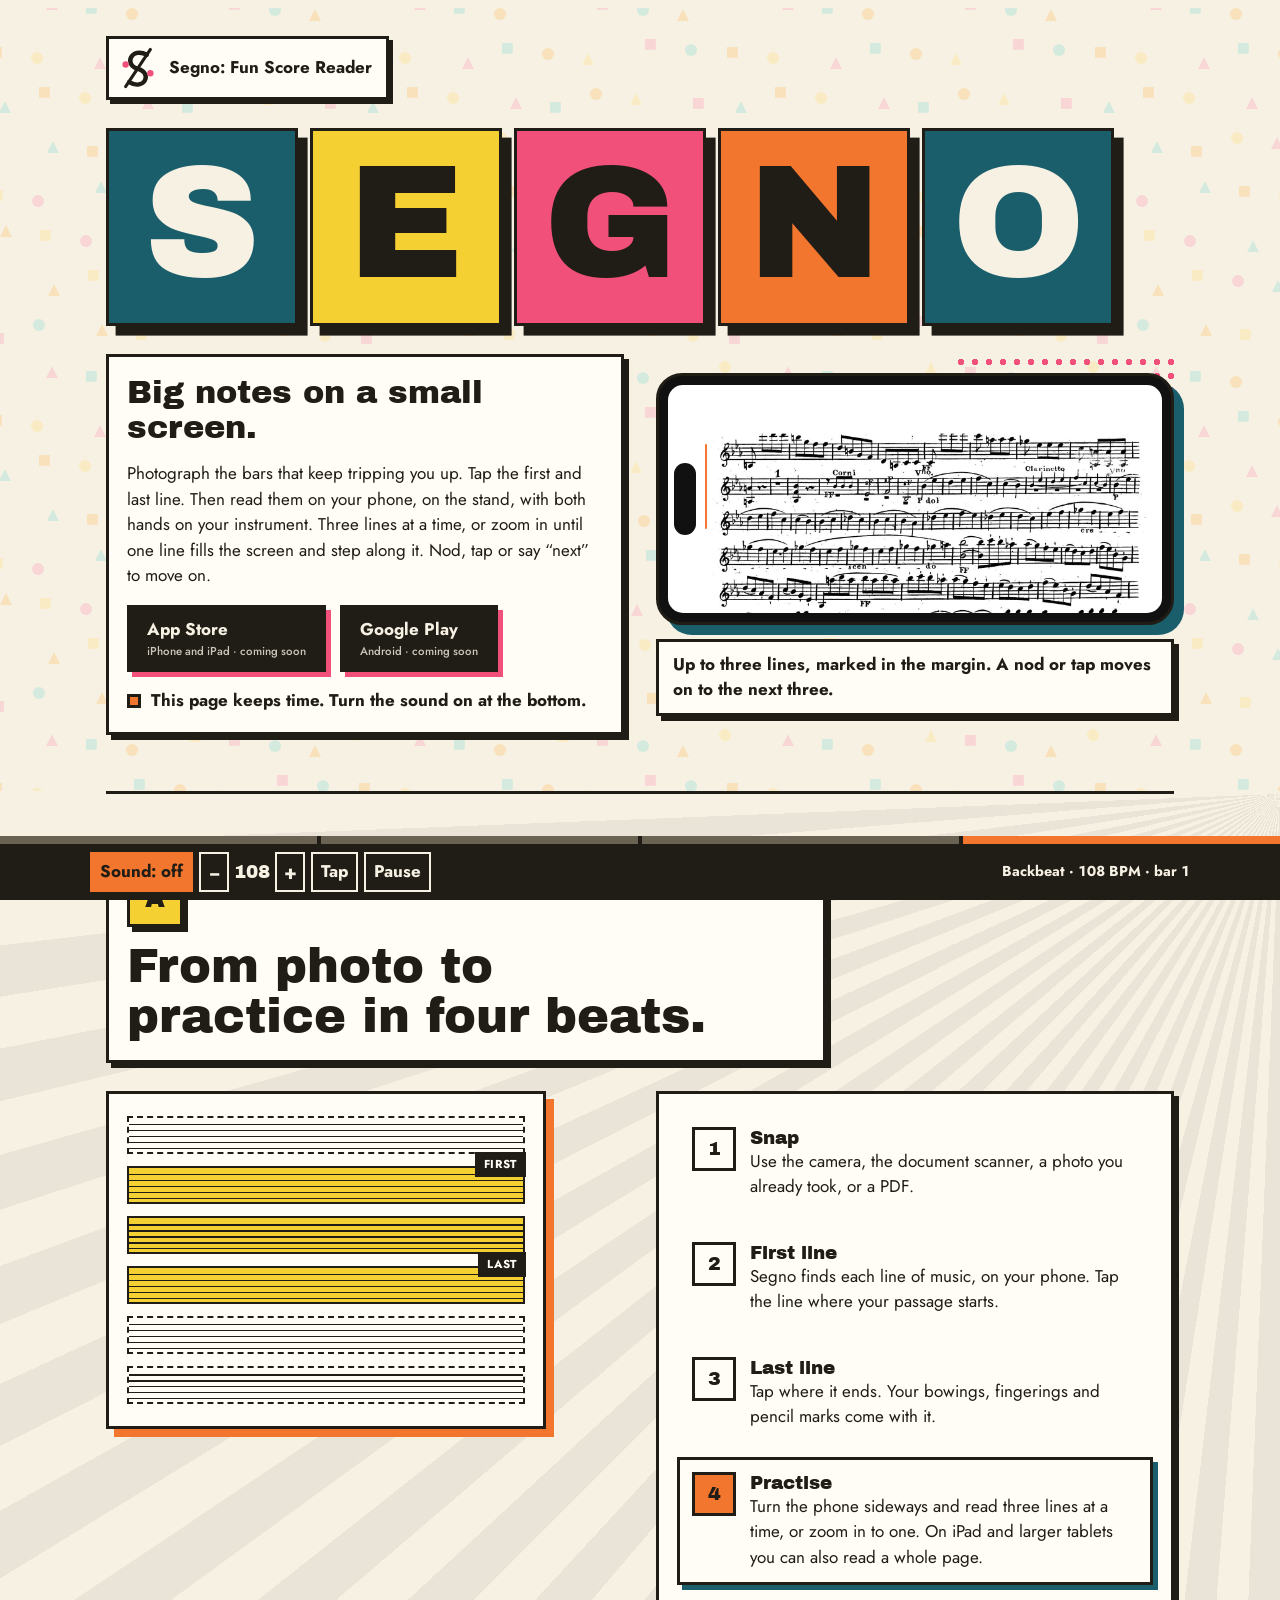
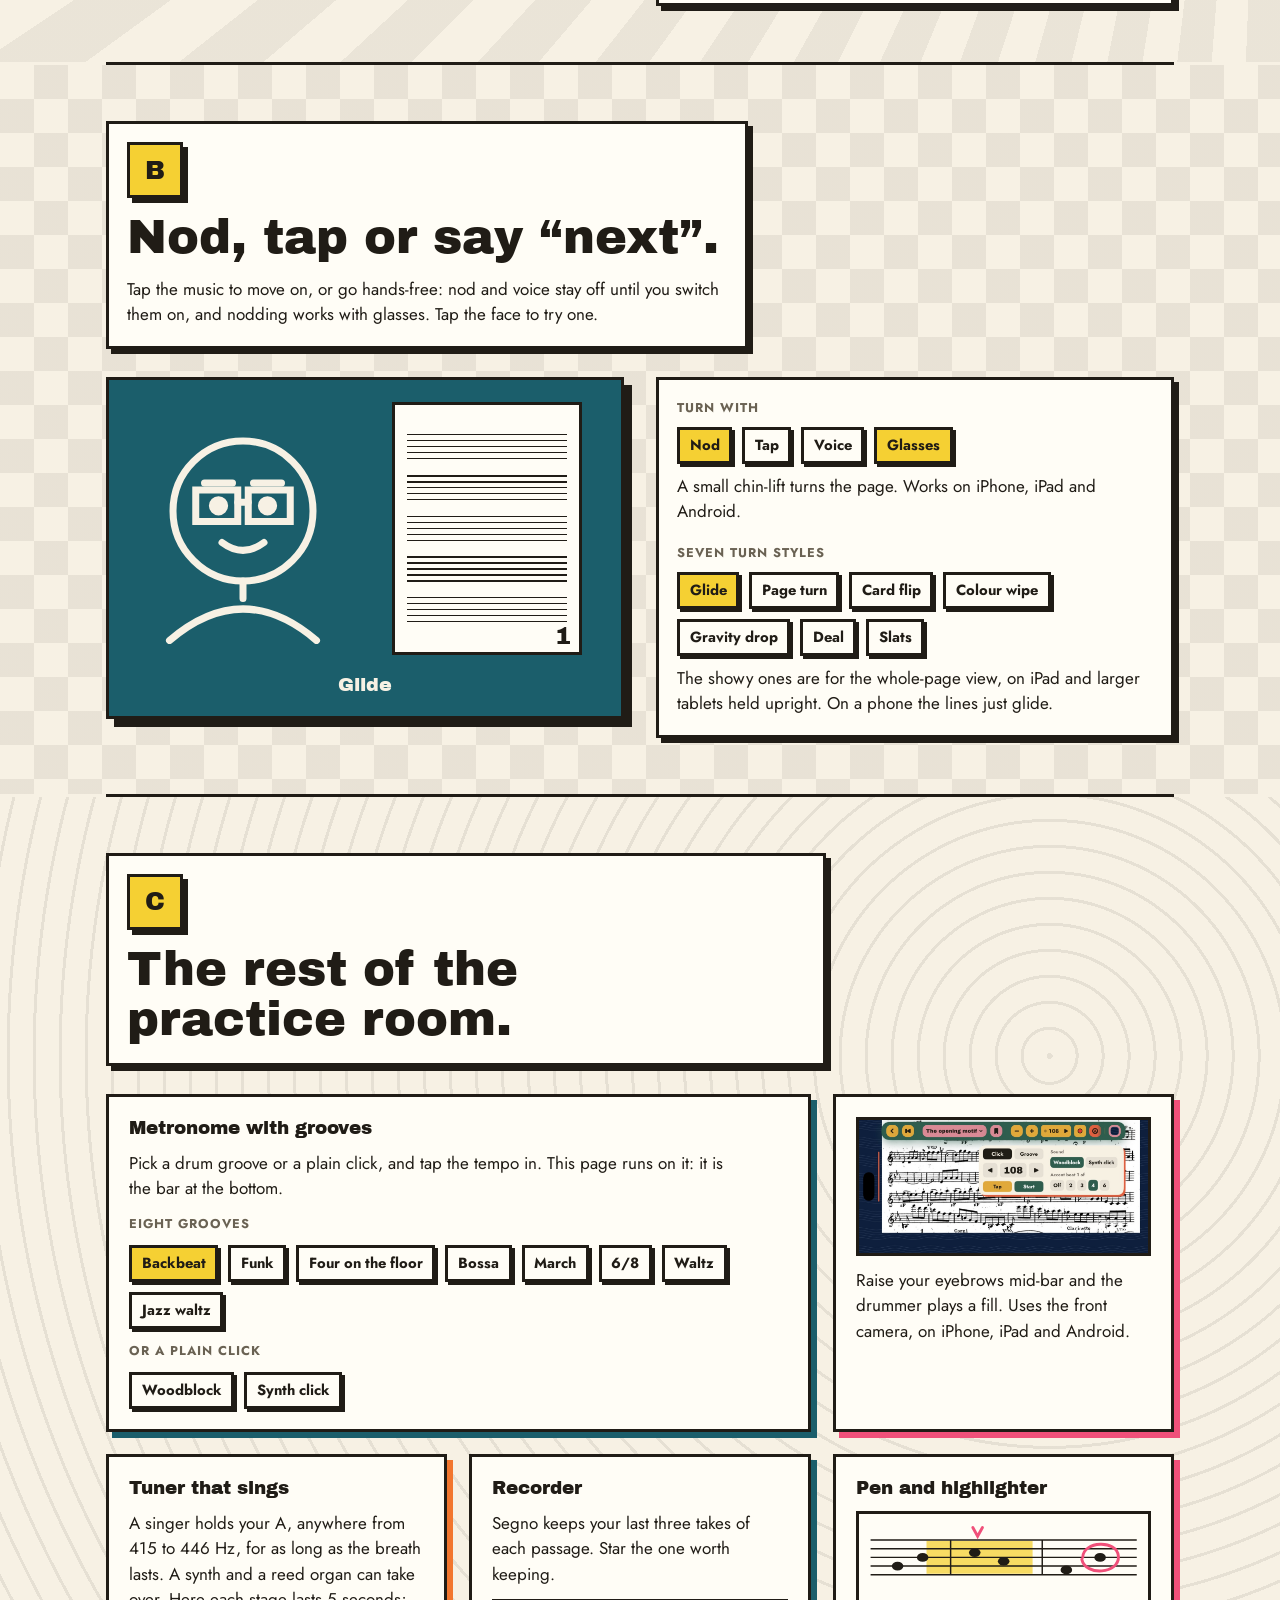
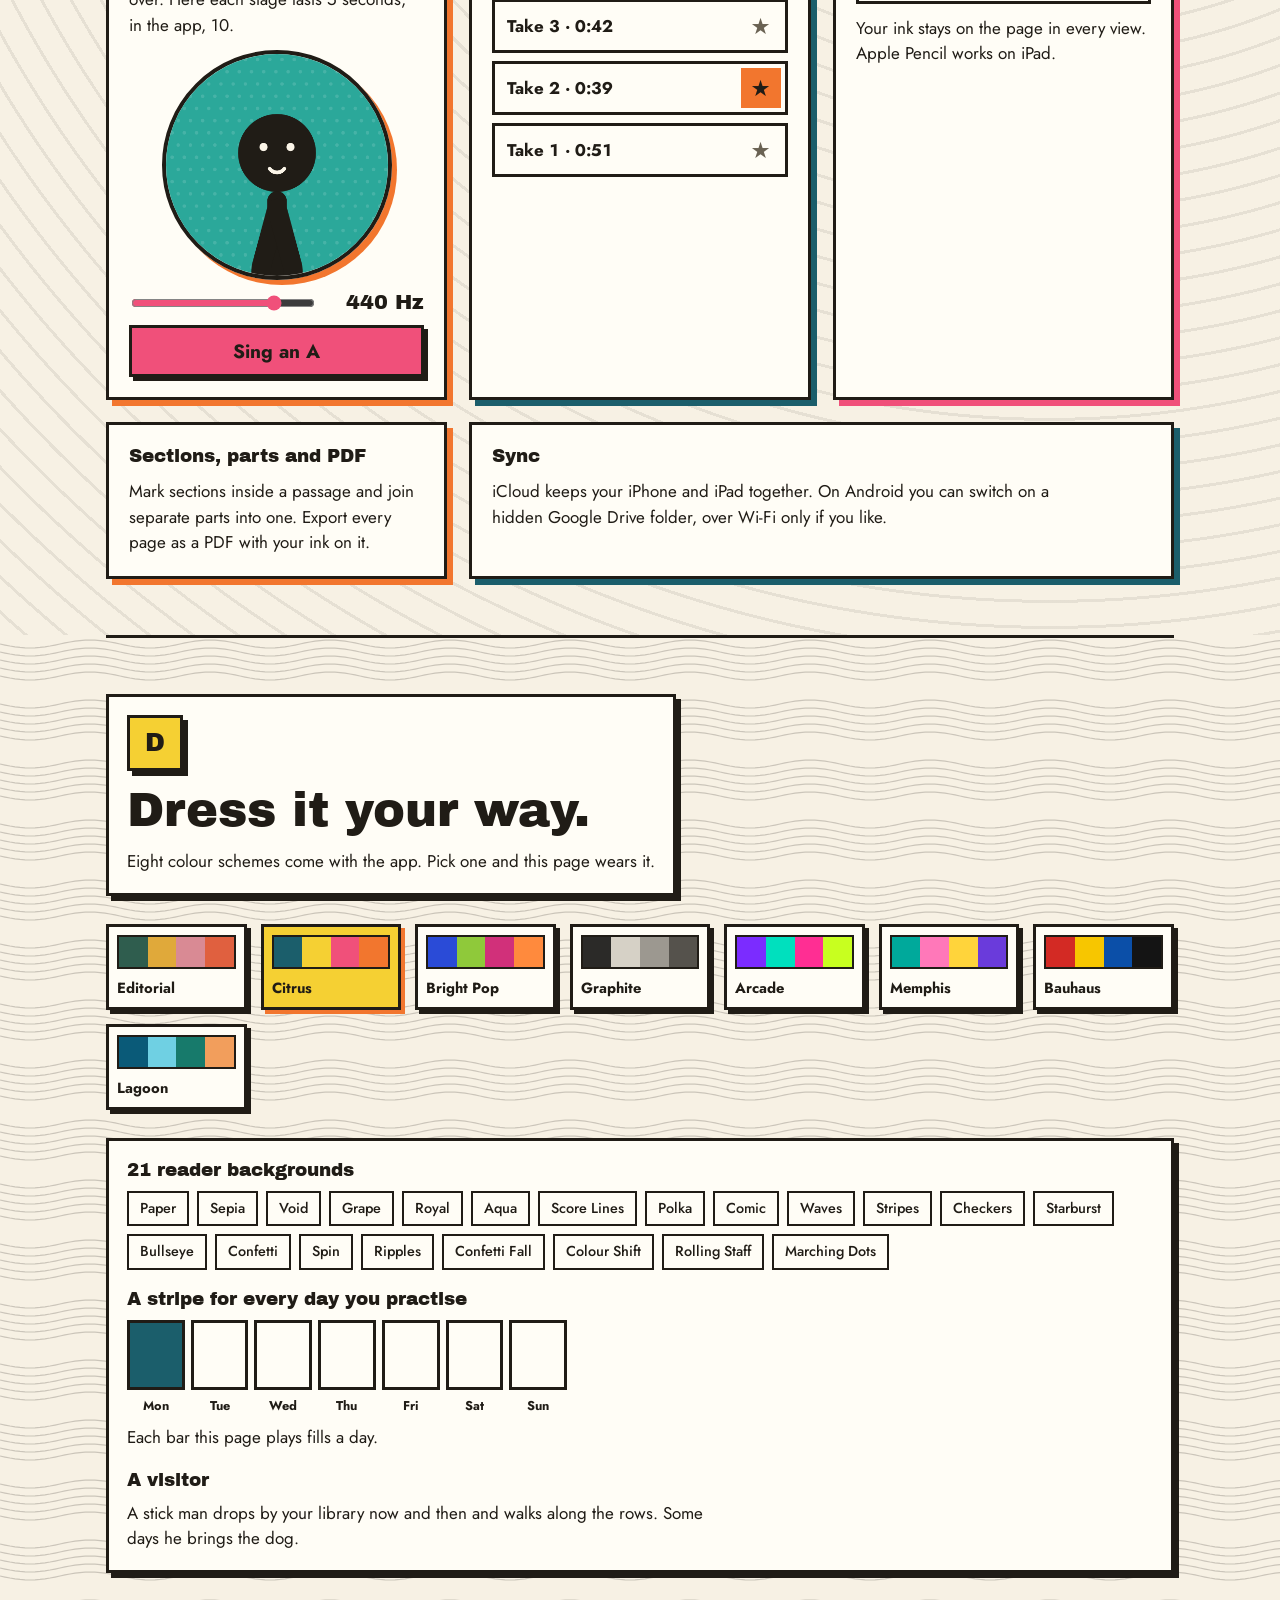
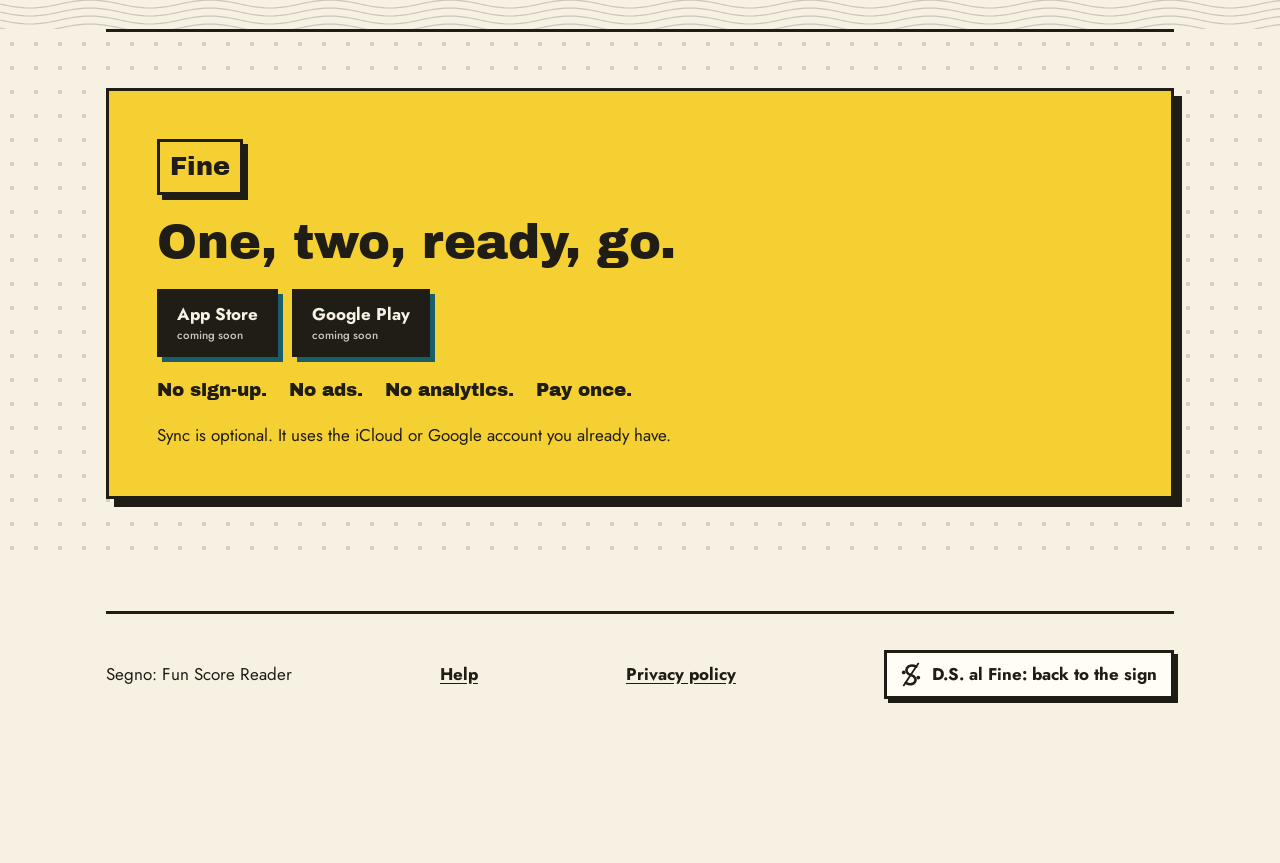
==== segno/index.html @ 870a018b "Tactus Works site: hub and app pages for Tactus, Segno and TempoStep Co-Authored-By: Claude Opus 5.5" ====
<!doctype html>
<html lang="en-GB">
<head>
<meta charset="utf-8">
<meta name="viewport" content="width=device-width, initial-scale=1, viewport-fit=cover">
<title>Segno Keeps Time</title>
<meta name="description" content="Photograph the bars that keep tripping you up. Tap the first and last line. Then read them on your phone, on the stand, with both hands on your instrument. Nod, tap or say “next” to move on.">
<link rel="canonical" href="https://tactusworks.com/segno/">
<style>
@font-face{font-family:"Archivo Black";font-weight:400;font-style:normal;font-display:swap;src:url("fonts/archivo-black.woff2") format("woff2")}
@font-face{font-family:"Jost";font-weight:400;font-style:normal;font-display:swap;src:url("fonts/jost-400.woff2") format("woff2")}
@font-face{font-family:"Jost";font-weight:500;font-style:normal;font-display:swap;src:url("fonts/jost-500.woff2") format("woff2")}
@font-face{font-family:"Jost";font-weight:700;font-style:normal;font-display:swap;src:url("fonts/jost-700.woff2") format("woff2")}
/* Layout: one score read top to bottom. Rehearsal marks A-D open each section, a metronome bar fixed at the bottom conducts every moving part. */
:root{
  --bg:#F7F1E4; --fg:#201C16; --line:#201C16; --card:#FFFDF6; --soft:#6A6253;
  --p:#1B5E6B; --s:#F5D033; --t:#F0507A; --a:#F2762E;
  --op:#F7F1E4; --os:#201C16; --ot:#201C16; --oa:#201C16;
  --pp:#FFFDF6; --pi:#201C16;
  --disp:"Archivo Black","Arial Black",Impact,sans-serif;
  --body:"Jost","Futura","Century Gothic",system-ui,sans-serif;
  --out:cubic-bezier(.23,1,.32,1); --inout:cubic-bezier(.77,0,.175,1);
  --barh:64px;
}
@media (prefers-color-scheme:dark){:root:not([data-theme="light"]){--bg:#16130F;--fg:#F7F1E4;--line:#F7F1E4;--card:#2A251D;--soft:#B5AC9A;color-scheme:dark}}
:root[data-theme="dark"]{--bg:#16130F;--fg:#F7F1E4;--line:#F7F1E4;--card:#2A251D;--soft:#B5AC9A;color-scheme:dark}
*{box-sizing:border-box}
body{background:var(--bg);color:var(--fg);font:400 1.0625rem/1.5 var(--body);padding-bottom:calc(var(--barh) + 56px)}
.wrap{max-width:1100px;margin:0 auto;padding-left:max(16px,env(safe-area-inset-left,0px));padding-right:max(16px,env(safe-area-inset-right,0px))}
h1,h2,h3,p,ul,ol{margin:0;padding:0}
ul,ol{list-style:none}
h2{font:400 clamp(1.7rem,5vw,3rem)/1.05 var(--disp);text-wrap:balance}
h3{font:400 1.15rem/1.2 var(--disp)}
p{max-width:60ch}
button{font:inherit;color:inherit;cursor:pointer}
:focus-visible{outline:3px solid var(--a);outline-offset:3px}
img{display:block}

/* blocks and buttons */
.blk{border:3px solid var(--line);background:var(--card);box-shadow:6px 6px 0 var(--line)}
.btn,.chip{border:3px solid var(--line);background:var(--card);box-shadow:4px 4px 0 var(--line);padding:.45em .8em;font-weight:700;transition:transform .1s var(--out),box-shadow .1s var(--out)}
.btn:active,.chip:active{transform:translate(3px,3px);box-shadow:1px 1px 0 var(--line)}
.chip{font-size:.92rem;padding:.3em .65em;box-shadow:3px 3px 0 var(--line)}
.chip[aria-pressed="true"]{background:var(--s);color:var(--os)}
.chips{display:flex;flex-wrap:wrap;gap:10px}
.lab{font-weight:700;font-size:.8rem;letter-spacing:.08em;text-transform:uppercase;color:var(--soft)}

/* hero */
.hero{padding-block:28px 56px;display:grid;gap:28px}
.top{display:flex;align-items:center;gap:12px;font-weight:700}
.sign{width:38px;height:46px;flex:none}
.logo{display:flex;gap:clamp(4px,1.2vw,12px);font:400 clamp(3rem,13vw,10rem)/1 var(--disp)}
.logo span{width:1.2em;padding:.08em 0 .12em;text-align:center;border:3px solid var(--line);box-shadow:.06em .06em 0 var(--line);transition:transform .16s var(--out)}
.logo span:nth-child(1),.logo span:nth-child(5){background:var(--p);color:var(--op)}
.logo span:nth-child(2){background:var(--s);color:var(--os)}
.logo span:nth-child(3){background:var(--t);color:var(--ot)}
.logo span:nth-child(4){background:var(--a);color:var(--oa)}
.logo span.hit{transform:translateY(-14%) rotate(-4deg)}
.hero-grid{display:grid;gap:32px;align-items:center}
.hero-copy{display:grid;gap:16px;min-width:0}
.sub{font:400 clamp(1.3rem,3.6vw,2rem)/1.1 var(--disp)}
.stores{display:flex;flex-wrap:wrap;gap:14px}
.store{display:inline-block;text-decoration:none;border:3px solid var(--line);background:var(--line);color:var(--bg);padding:.55em 1em;font-weight:700;box-shadow:5px 5px 0 var(--t);transition:transform .1s var(--out),box-shadow .1s var(--out)}
a.store:active{transform:translate(3px,3px);box-shadow:2px 2px 0 var(--t)}
.store small{display:block;font-weight:500;font-size:.72rem;opacity:.8}
.cue{font-weight:700;display:flex;gap:10px;align-items:center}
.cue i{width:14px;height:14px;background:var(--a);border:3px solid var(--line);flex:none}
.stand{position:relative;justify-self:center;width:min(100%,520px);display:grid;gap:14px}
.stand::before{content:"";position:absolute;right:-8px;top:-18px;width:44%;height:60%;background:radial-gradient(var(--t) 30%,transparent 33%) 0 0/14px 14px;z-index:0}
.phone{position:relative;z-index:1;border:3px solid var(--line);background:#111;padding:9px;border-radius:26px;box-shadow:10px 10px 0 var(--p)}
.phone img{width:100%;height:auto}
.scr{position:relative;overflow:hidden;border-radius:15px}
.scr::after{content:"";position:absolute;background:#111;border-radius:99px}
.land .scr::after{left:1.3%;top:34%;width:4.3%;height:32%}
.port .scr::after{top:1.3%;left:36%;width:28%;height:2.6%}
/* hero reader demo, as the app's reader: page view = up to 3 lines turned together, a bar in the
   margin beside them (PagePhotoLayout groups); close-up = one line, the rest faded toward the paper,
   moving one screen per stop and holding there, last stop flush right (Reflow.carousel) */
.rd{position:relative;aspect-ratio:1100/506;background:#fff;overflow:hidden}
.rdc{position:absolute;top:0;bottom:0;right:0;overflow:hidden}
.rdw{position:absolute;left:0;top:0;width:1400px;transform-origin:0 0;transition:transform .7s cubic-bezier(.15,.5,.5,1)}
.rd .rdw img{display:block;width:1400px;height:1130px;max-width:none}
.fd{position:absolute;left:0;width:1400px;background:rgba(255,255,255,.45);opacity:0;transition:opacity .3s,top .6s ease-in-out,height .6s ease-in-out}
.mk{position:absolute;border-radius:99px;background:#F2762E;box-shadow:0 0 0 2px #fff;transition:top .7s cubic-bezier(.15,.5,.5,1),height .7s cubic-bezier(.15,.5,.5,1),opacity .2s}
.rdcap{position:relative;z-index:1;font-weight:700;min-height:2.8em;margin:0}

/* sections */
section{padding-block:56px;border-top:3px solid var(--line);display:grid;gap:28px}
.head{display:grid;gap:14px}
.mark{display:inline-grid;place-items:center;min-width:56px;height:56px;padding:0 10px;justify-self:start;border:3px solid var(--line);background:var(--s);color:var(--os);font:400 1.6rem/1 var(--disp);box-shadow:5px 5px 0 var(--line)}
.two{display:grid;gap:32px;align-items:start}
.two>*{min-width:0}

/* A: photo to practice */
.sheet{position:relative;background:var(--pp);color:var(--pi);border:3px solid var(--line);box-shadow:8px 8px 0 var(--a);padding:22px 18px;display:grid;gap:12px;max-width:440px}
.ln{position:relative;height:38px;padding:6px 0;border:2px dashed transparent;background-color:transparent;transition:opacity .2s,background-color .15s}
.ln::before{content:"";display:block;height:25.5px;background:repeating-linear-gradient(var(--pi) 0 1.5px,transparent 1.5px 6px)}
.ln.found{border-color:var(--pi)}
.ln.sel{background-color:#F5D033;border-style:solid}
.ln.dim{opacity:.28}
.ln[data-tag]::after{content:attr(data-tag);position:absolute;right:-3px;top:-16px;background:var(--pi);color:var(--pp);font-weight:700;font-size:.72rem;padding:4px 9px;letter-spacing:.06em;text-transform:uppercase}
.flash{position:absolute;inset:0;background:#fff;opacity:0;pointer-events:none}
.steps{display:grid;gap:12px}
.steps li{display:grid;grid-template-columns:44px 1fr;gap:14px;align-items:start;padding:12px;border:3px solid transparent;transition:background-color .15s}
.steps li b{display:grid;place-items:center;width:44px;height:44px;border:3px solid var(--line);background:var(--card);font:400 1.2rem/1 var(--disp)}
.steps li.on{border-color:var(--line);background:var(--card);box-shadow:5px 5px 0 var(--p)}
.steps li.on b{background:var(--a);color:var(--oa)}

/* B: nod and turn */
.stage{display:grid;grid-template-columns:minmax(0,1fr) minmax(0,1fr);gap:20px;align-items:center;padding:22px;background:var(--p);color:var(--op);border:3px solid var(--line);box-shadow:8px 8px 0 var(--line)}
.who{position:relative;justify-self:center;width:min(100%,210px);background:none;border:0;padding:0;color:inherit}
.who svg{width:100%;height:auto;display:block}
.bubble{position:absolute;right:-6px;top:0;background:var(--s);color:var(--os);border:3px solid var(--line);padding:6px 12px;font:400 1.1rem/1.3 var(--disp);opacity:0;transform:scale(.9);transform-origin:0 100%}
.pg{position:relative;justify-self:center;width:min(100%,190px);aspect-ratio:3/4;overflow:hidden;border:3px solid var(--line);background:var(--line);perspective:700px}
.leaf{position:absolute;inset:0;background:var(--pp);color:var(--pi);padding:14px 12px;display:grid;align-content:space-evenly}
.leaf i{display:block;height:25.5px;background:repeating-linear-gradient(var(--pi) 0 1.5px,transparent 1.5px 6px)}
.leaf b{position:absolute;right:8px;bottom:4px;font:400 1.5rem/1 var(--disp)}
#cur{z-index:2}#nxt{z-index:1}
.wipe{position:absolute;inset:0;z-index:4;background:var(--a);transform:translateX(-101%)}
.slats{position:absolute;inset:0;z-index:4;display:grid;grid-template-rows:repeat(6,1fr);pointer-events:none}
.slats i{background:var(--s);transform:scaleY(0)}
.style-name{grid-column:1/-1;font:400 1.2rem/1 var(--disp);text-align:center}
.opts{display:grid;gap:18px}
.opts>div{display:grid;gap:10px}
/* App backgrounds, quiet (test: section B = the app's Checkers, 34 px cells). Full width behind
   the section, still, low contrast; the words sit on solid cards so the pattern never runs behind text. */
body{overflow-x:clip}
.bgp{position:relative;isolation:isolate}
.bgp::before{content:"";position:absolute;z-index:-1;top:0;bottom:0;left:calc(50% - 50vw);right:calc(50% - 50vw);pointer-events:none}
/* hero = Confetti (the app's seeded layout and hues, faded) */
#top.bgp::before{background:url("data:image/svg+xml,%3Csvg%20xmlns%3D%22http%3A//www.w3.org/2000/svg%22%20width%3D%22368%22%20height%3D%22368%22%3E%3Ccircle%20cx%3D%22-11%22%20cy%3D%22-9%22%20r%3D%226%22%20fill%3D%22%23FFD23F%22/%3E%3Ccircle%20cx%3D%22-11%22%20cy%3D%22359%22%20r%3D%226%22%20fill%3D%22%23FFD23F%22/%3E%3Ccircle%20cx%3D%22357%22%20cy%3D%22-9%22%20r%3D%226%22%20fill%3D%22%23FFD23F%22/%3E%3Ccircle%20cx%3D%22357%22%20cy%3D%22359%22%20r%3D%226%22%20fill%3D%22%23FFD23F%22/%3E%3Cpath%20d%3D%22M52%20-10L58%202L46%202Z%22%20fill%3D%22%23FF6B9D%22/%3E%3Cpath%20d%3D%22M52%20358L58%20370L46%20370Z%22%20fill%3D%22%23FF6B9D%22/%3E%3Crect%20x%3D%2286%22%20y%3D%22-5%22%20width%3D%2210.8%22%20height%3D%2210.8%22%20fill%3D%22%234ECDC4%22/%3E%3Crect%20x%3D%2286%22%20y%3D%22363%22%20width%3D%2210.8%22%20height%3D%2210.8%22%20fill%3D%22%234ECDC4%22/%3E%3Ccircle%20cx%3D%22132%22%20cy%3D%226%22%20r%3D%226%22%20fill%3D%22%23FF9F1C%22/%3E%3Ccircle%20cx%3D%22132%22%20cy%3D%22374%22%20r%3D%226%22%20fill%3D%22%23FF9F1C%22/%3E%3Cpath%20d%3D%22M195%20-14L201%20-2L189%20-2Z%22%20fill%3D%22%23FFD23F%22/%3E%3Cpath%20d%3D%22M195%20354L201%20366L189%20366Z%22%20fill%3D%22%23FFD23F%22/%3E%3Crect%20x%3D%22229%22%20y%3D%22-9%22%20width%3D%2210.8%22%20height%3D%2210.8%22%20fill%3D%22%23FF6B9D%22/%3E%3Crect%20x%3D%22229%22%20y%3D%22359%22%20width%3D%2210.8%22%20height%3D%2210.8%22%20fill%3D%22%23FF6B9D%22/%3E%3Ccircle%20cx%3D%22275%22%20cy%3D%222%22%20r%3D%226%22%20fill%3D%22%234ECDC4%22/%3E%3Ccircle%20cx%3D%22275%22%20cy%3D%22370%22%20r%3D%226%22%20fill%3D%22%234ECDC4%22/%3E%3Cpath%20d%3D%22M315%201L321%2013L309%2013Z%22%20fill%3D%22%23FF9F1C%22/%3E%3Cpath%20d%3D%22M315%20369L321%20381L309%20381Z%22%20fill%3D%22%23FF9F1C%22/%3E%3Crect%20x%3D%22-9%22%20y%3D%2239%22%20width%3D%2210.8%22%20height%3D%2210.8%22%20fill%3D%22%23FF9F1C%22/%3E%3Crect%20x%3D%22359%22%20y%3D%2239%22%20width%3D%2210.8%22%20height%3D%2210.8%22%20fill%3D%22%23FF9F1C%22/%3E%3Ccircle%20cx%3D%2237%22%20cy%3D%2250%22%20r%3D%226%22%20fill%3D%22%23FFD23F%22/%3E%3Cpath%20d%3D%22M100%2049L106%2061L94%2061Z%22%20fill%3D%22%23FF6B9D%22/%3E%3Crect%20x%3D%22134%22%20y%3D%2235%22%20width%3D%2210.8%22%20height%3D%2210.8%22%20fill%3D%22%234ECDC4%22/%3E%3Ccircle%20cx%3D%22180%22%20cy%3D%2246%22%20r%3D%226%22%20fill%3D%22%23FF9F1C%22/%3E%3Cpath%20d%3D%22M220%2045L226%2057L214%2057Z%22%20fill%3D%22%23FFD23F%22/%3E%3Crect%20x%3D%22277%22%20y%3D%2231%22%20width%3D%2210.8%22%20height%3D%2210.8%22%20fill%3D%22%23FF6B9D%22/%3E%3Ccircle%20cx%3D%22323%22%20cy%3D%2242%22%20r%3D%226%22%20fill%3D%22%234ECDC4%22/%3E%3Cpath%20d%3D%22M5%2093L11%20105L-1%20105Z%22%20fill%3D%22%234ECDC4%22/%3E%3Cpath%20d%3D%22M373%2093L379%20105L367%20105Z%22%20fill%3D%22%234ECDC4%22/%3E%3Crect%20x%3D%2239%22%20y%3D%2279%22%20width%3D%2210.8%22%20height%3D%2210.8%22%20fill%3D%22%23FF9F1C%22/%3E%3Ccircle%20cx%3D%2285%22%20cy%3D%2290%22%20r%3D%226%22%20fill%3D%22%23FFD23F%22/%3E%3Cpath%20d%3D%22M148%2089L154%20101L142%20101Z%22%20fill%3D%22%23FF6B9D%22/%3E%3Crect%20x%3D%22182%22%20y%3D%2294%22%20width%3D%2210.8%22%20height%3D%2210.8%22%20fill%3D%22%234ECDC4%22/%3E%3Ccircle%20cx%3D%22228%22%20cy%3D%2286%22%20r%3D%226%22%20fill%3D%22%23FF9F1C%22/%3E%3Cpath%20d%3D%22M268%2085L274%2097L262%2097Z%22%20fill%3D%22%23FFD23F%22/%3E%3Crect%20x%3D%22325%22%20y%3D%2290%22%20width%3D%2210.8%22%20height%3D%2210.8%22%20fill%3D%22%23FF6B9D%22/%3E%3Ccircle%20cx%3D%22-10%22%20cy%3D%22134%22%20r%3D%226%22%20fill%3D%22%23FF6B9D%22/%3E%3Ccircle%20cx%3D%22358%22%20cy%3D%22134%22%20r%3D%226%22%20fill%3D%22%23FF6B9D%22/%3E%3Cpath%20d%3D%22M53%20133L59%20145L47%20145Z%22%20fill%3D%22%234ECDC4%22/%3E%3Crect%20x%3D%2287%22%20y%3D%22138%22%20width%3D%2210.8%22%20height%3D%2210.8%22%20fill%3D%22%23FF9F1C%22/%3E%3Ccircle%20cx%3D%22133%22%20cy%3D%22130%22%20r%3D%226%22%20fill%3D%22%23FFD23F%22/%3E%3Cpath%20d%3D%22M173%20129L179%20141L167%20141Z%22%20fill%3D%22%23FF6B9D%22/%3E%3Crect%20x%3D%22230%22%20y%3D%22134%22%20width%3D%2210.8%22%20height%3D%2210.8%22%20fill%3D%22%234ECDC4%22/%3E%3Ccircle%20cx%3D%22276%22%20cy%3D%22145%22%20r%3D%226%22%20fill%3D%22%23FF9F1C%22/%3E%3Cpath%20d%3D%22M316%20125L322%20137L310%20137Z%22%20fill%3D%22%23FFD23F%22/%3E%3Crect%20x%3D%22-8%22%20y%3D%22182%22%20width%3D%2210.8%22%20height%3D%2210.8%22%20fill%3D%22%23FFD23F%22/%3E%3Crect%20x%3D%22360%22%20y%3D%22182%22%20width%3D%2210.8%22%20height%3D%2210.8%22%20fill%3D%22%23FFD23F%22/%3E%3Ccircle%20cx%3D%2238%22%20cy%3D%22193%22%20r%3D%226%22%20fill%3D%22%23FF6B9D%22/%3E%3Cpath%20d%3D%22M101%20173L107%20185L95%20185Z%22%20fill%3D%22%234ECDC4%22/%3E%3Crect%20x%3D%22135%22%20y%3D%22178%22%20width%3D%2210.8%22%20height%3D%2210.8%22%20fill%3D%22%23FF9F1C%22/%3E%3Ccircle%20cx%3D%22181%22%20cy%3D%22189%22%20r%3D%226%22%20fill%3D%22%23FFD23F%22/%3E%3Cpath%20d%3D%22M221%20169L227%20181L215%20181Z%22%20fill%3D%22%23FF6B9D%22/%3E%3Crect%20x%3D%22278%22%20y%3D%22174%22%20width%3D%2210.8%22%20height%3D%2210.8%22%20fill%3D%22%234ECDC4%22/%3E%3Ccircle%20cx%3D%22324%22%20cy%3D%22185%22%20r%3D%226%22%20fill%3D%22%23FF9F1C%22/%3E%3Cpath%20d%3D%22M6%20217L12%20229L0%20229Z%22%20fill%3D%22%23FF9F1C%22/%3E%3Cpath%20d%3D%22M374%20217L380%20229L368%20229Z%22%20fill%3D%22%23FF9F1C%22/%3E%3Crect%20x%3D%2240%22%20y%3D%22222%22%20width%3D%2210.8%22%20height%3D%2210.8%22%20fill%3D%22%23FFD23F%22/%3E%3Ccircle%20cx%3D%2286%22%20cy%3D%22233%22%20r%3D%226%22%20fill%3D%22%23FF6B9D%22/%3E%3Cpath%20d%3D%22M149%20232L155%20244L143%20244Z%22%20fill%3D%22%234ECDC4%22/%3E%3Crect%20x%3D%22183%22%20y%3D%22218%22%20width%3D%2210.8%22%20height%3D%2210.8%22%20fill%3D%22%23FF9F1C%22/%3E%3Ccircle%20cx%3D%22229%22%20cy%3D%22229%22%20r%3D%226%22%20fill%3D%22%23FFD23F%22/%3E%3Cpath%20d%3D%22M269%20228L275%20240L263%20240Z%22%20fill%3D%22%23FF6B9D%22/%3E%3Crect%20x%3D%22326%22%20y%3D%22233%22%20width%3D%2210.8%22%20height%3D%2210.8%22%20fill%3D%22%234ECDC4%22/%3E%3Ccircle%20cx%3D%22-9%22%20cy%3D%22277%22%20r%3D%226%22%20fill%3D%22%234ECDC4%22/%3E%3Ccircle%20cx%3D%22359%22%20cy%3D%22277%22%20r%3D%226%22%20fill%3D%22%234ECDC4%22/%3E%3Cpath%20d%3D%22M54%20276L60%20288L48%20288Z%22%20fill%3D%22%23FF9F1C%22/%3E%3Crect%20x%3D%2288%22%20y%3D%22262%22%20width%3D%2210.8%22%20height%3D%2210.8%22%20fill%3D%22%23FFD23F%22/%3E%3Ccircle%20cx%3D%22134%22%20cy%3D%22273%22%20r%3D%226%22%20fill%3D%22%23FF6B9D%22/%3E%3Cpath%20d%3D%22M174%20272L180%20284L168%20284Z%22%20fill%3D%22%234ECDC4%22/%3E%3Crect%20x%3D%22231%22%20y%3D%22277%22%20width%3D%2210.8%22%20height%3D%2210.8%22%20fill%3D%22%23FF9F1C%22/%3E%3Ccircle%20cx%3D%22277%22%20cy%3D%22269%22%20r%3D%226%22%20fill%3D%22%23FFD23F%22/%3E%3Cpath%20d%3D%22M317%20268L323%20280L311%20280Z%22%20fill%3D%22%23FF6B9D%22/%3E%3Crect%20x%3D%22-7%22%20y%3D%22325%22%20width%3D%2210.8%22%20height%3D%2210.8%22%20fill%3D%22%23FF6B9D%22/%3E%3Crect%20x%3D%22361%22%20y%3D%22325%22%20width%3D%2210.8%22%20height%3D%2210.8%22%20fill%3D%22%23FF6B9D%22/%3E%3Ccircle%20cx%3D%2239%22%20cy%3D%22317%22%20r%3D%226%22%20fill%3D%22%234ECDC4%22/%3E%3Cpath%20d%3D%22M102%20316L108%20328L96%20328Z%22%20fill%3D%22%23FF9F1C%22/%3E%3Crect%20x%3D%22136%22%20y%3D%22321%22%20width%3D%2210.8%22%20height%3D%2210.8%22%20fill%3D%22%23FFD23F%22/%3E%3Ccircle%20cx%3D%22182%22%20cy%3D%22313%22%20r%3D%226%22%20fill%3D%22%23FF6B9D%22/%3E%3Cpath%20d%3D%22M222%20312L228%20324L216%20324Z%22%20fill%3D%22%234ECDC4%22/%3E%3Crect%20x%3D%22279%22%20y%3D%22317%22%20width%3D%2210.8%22%20height%3D%2210.8%22%20fill%3D%22%23FF9F1C%22/%3E%3Ccircle%20cx%3D%22325%22%20cy%3D%22328%22%20r%3D%226%22%20fill%3D%22%23FFD23F%22/%3E%3C/svg%3E") 0 0/368px 368px;opacity:.2}
/* A = Starburst: 20 rays from the top-right corner */
#a.bgp::before{background:repeating-conic-gradient(from 180deg at 100% 0,color-mix(in srgb,var(--fg) 6%,transparent) 0 2.25deg,transparent 0 4.5deg)}
/* B = Checkers: 34 px cells */
#b.bgp::before{background:repeating-conic-gradient(color-mix(in srgb,var(--fg) 7%,transparent) 0 25%,transparent 0 50%) 0 0/68px 68px}
/* C = Bullseye: 3 px rings every 26 px, centred high on the right */
#c.bgp::before{background:repeating-radial-gradient(circle at 82% 18%,color-mix(in srgb,var(--fg) 8%,transparent) 0 3px,transparent 3px 26px)}
/* D = Rolling Staff, held still: five wavy lines, a group every 60 px */
#d.bgp::before{background:color-mix(in srgb,var(--fg) 20%,transparent);-webkit-mask:url("data:image/svg+xml,%3Csvg%20xmlns%3D%22http%3A//www.w3.org/2000/svg%22%20width%3D%22120%22%20height%3D%2260%22%3E%3Cpolyline%20points%3D%220%2C6.00%205%2C7.04%2010%2C8.00%2015%2C8.83%2020%2C9.46%2025%2C9.86%2030%2C10.00%2035%2C9.86%2040%2C9.46%2045%2C8.83%2050%2C8.00%2055%2C7.04%2060%2C6.00%2065%2C4.96%2070%2C4.00%2075%2C3.17%2080%2C2.54%2085%2C2.14%2090%2C2.00%2095%2C2.14%20100%2C2.54%20105%2C3.17%20110%2C4.00%20115%2C4.96%20120%2C6.00%22%20fill%3D%22none%22%20stroke%3D%22%23000%22%20stroke-width%3D%221.2%22/%3E%3Cpolyline%20points%3D%220%2C14.00%205%2C15.04%2010%2C16.00%2015%2C16.83%2020%2C17.46%2025%2C17.86%2030%2C18.00%2035%2C17.86%2040%2C17.46%2045%2C16.83%2050%2C16.00%2055%2C15.04%2060%2C14.00%2065%2C12.96%2070%2C12.00%2075%2C11.17%2080%2C10.54%2085%2C10.14%2090%2C10.00%2095%2C10.14%20100%2C10.54%20105%2C11.17%20110%2C12.00%20115%2C12.96%20120%2C14.00%22%20fill%3D%22none%22%20stroke%3D%22%23000%22%20stroke-width%3D%221.2%22/%3E%3Cpolyline%20points%3D%220%2C22.00%205%2C23.04%2010%2C24.00%2015%2C24.83%2020%2C25.46%2025%2C25.86%2030%2C26.00%2035%2C25.86%2040%2C25.46%2045%2C24.83%2050%2C24.00%2055%2C23.04%2060%2C22.00%2065%2C20.96%2070%2C20.00%2075%2C19.17%2080%2C18.54%2085%2C18.14%2090%2C18.00%2095%2C18.14%20100%2C18.54%20105%2C19.17%20110%2C20.00%20115%2C20.96%20120%2C22.00%22%20fill%3D%22none%22%20stroke%3D%22%23000%22%20stroke-width%3D%221.2%22/%3E%3Cpolyline%20points%3D%220%2C30.00%205%2C31.04%2010%2C32.00%2015%2C32.83%2020%2C33.46%2025%2C33.86%2030%2C34.00%2035%2C33.86%2040%2C33.46%2045%2C32.83%2050%2C32.00%2055%2C31.04%2060%2C30.00%2065%2C28.96%2070%2C28.00%2075%2C27.17%2080%2C26.54%2085%2C26.14%2090%2C26.00%2095%2C26.14%20100%2C26.54%20105%2C27.17%20110%2C28.00%20115%2C28.96%20120%2C30.00%22%20fill%3D%22none%22%20stroke%3D%22%23000%22%20stroke-width%3D%221.2%22/%3E%3Cpolyline%20points%3D%220%2C38.00%205%2C39.04%2010%2C40.00%2015%2C40.83%2020%2C41.46%2025%2C41.86%2030%2C42.00%2035%2C41.86%2040%2C41.46%2045%2C40.83%2050%2C40.00%2055%2C39.04%2060%2C38.00%2065%2C36.96%2070%2C36.00%2075%2C35.17%2080%2C34.54%2085%2C34.14%2090%2C34.00%2095%2C34.14%20100%2C34.54%20105%2C35.17%20110%2C36.00%20115%2C36.96%20120%2C38.00%22%20fill%3D%22none%22%20stroke%3D%22%23000%22%20stroke-width%3D%221.2%22/%3E%3C/svg%3E") 0 0/120px 60px;mask:url("data:image/svg+xml,%3Csvg%20xmlns%3D%22http%3A//www.w3.org/2000/svg%22%20width%3D%22120%22%20height%3D%2260%22%3E%3Cpolyline%20points%3D%220%2C6.00%205%2C7.04%2010%2C8.00%2015%2C8.83%2020%2C9.46%2025%2C9.86%2030%2C10.00%2035%2C9.86%2040%2C9.46%2045%2C8.83%2050%2C8.00%2055%2C7.04%2060%2C6.00%2065%2C4.96%2070%2C4.00%2075%2C3.17%2080%2C2.54%2085%2C2.14%2090%2C2.00%2095%2C2.14%20100%2C2.54%20105%2C3.17%20110%2C4.00%20115%2C4.96%20120%2C6.00%22%20fill%3D%22none%22%20stroke%3D%22%23000%22%20stroke-width%3D%221.2%22/%3E%3Cpolyline%20points%3D%220%2C14.00%205%2C15.04%2010%2C16.00%2015%2C16.83%2020%2C17.46%2025%2C17.86%2030%2C18.00%2035%2C17.86%2040%2C17.46%2045%2C16.83%2050%2C16.00%2055%2C15.04%2060%2C14.00%2065%2C12.96%2070%2C12.00%2075%2C11.17%2080%2C10.54%2085%2C10.14%2090%2C10.00%2095%2C10.14%20100%2C10.54%20105%2C11.17%20110%2C12.00%20115%2C12.96%20120%2C14.00%22%20fill%3D%22none%22%20stroke%3D%22%23000%22%20stroke-width%3D%221.2%22/%3E%3Cpolyline%20points%3D%220%2C22.00%205%2C23.04%2010%2C24.00%2015%2C24.83%2020%2C25.46%2025%2C25.86%2030%2C26.00%2035%2C25.86%2040%2C25.46%2045%2C24.83%2050%2C24.00%2055%2C23.04%2060%2C22.00%2065%2C20.96%2070%2C20.00%2075%2C19.17%2080%2C18.54%2085%2C18.14%2090%2C18.00%2095%2C18.14%20100%2C18.54%20105%2C19.17%20110%2C20.00%20115%2C20.96%20120%2C22.00%22%20fill%3D%22none%22%20stroke%3D%22%23000%22%20stroke-width%3D%221.2%22/%3E%3Cpolyline%20points%3D%220%2C30.00%205%2C31.04%2010%2C32.00%2015%2C32.83%2020%2C33.46%2025%2C33.86%2030%2C34.00%2035%2C33.86%2040%2C33.46%2045%2C32.83%2050%2C32.00%2055%2C31.04%2060%2C30.00%2065%2C28.96%2070%2C28.00%2075%2C27.17%2080%2C26.54%2085%2C26.14%2090%2C26.00%2095%2C26.14%20100%2C26.54%20105%2C27.17%20110%2C28.00%20115%2C28.96%20120%2C30.00%22%20fill%3D%22none%22%20stroke%3D%22%23000%22%20stroke-width%3D%221.2%22/%3E%3Cpolyline%20points%3D%220%2C38.00%205%2C39.04%2010%2C40.00%2015%2C40.83%2020%2C41.46%2025%2C41.86%2030%2C42.00%2035%2C41.86%2040%2C41.46%2045%2C40.83%2050%2C40.00%2055%2C39.04%2060%2C38.00%2065%2C36.96%2070%2C36.00%2075%2C35.17%2080%2C34.54%2085%2C34.14%2090%2C34.00%2095%2C34.14%20100%2C34.54%20105%2C35.17%20110%2C36.00%20115%2C36.96%20120%2C38.00%22%20fill%3D%22none%22%20stroke%3D%22%23000%22%20stroke-width%3D%221.2%22/%3E%3C/svg%3E") 0 0/120px 60px}
/* Fine = Polka: 4 px dots every 24 px */
#fine.bgp::before{background:radial-gradient(circle,color-mix(in srgb,var(--fg) 16%,transparent) 2px,transparent 2.5px) 0 0/24px 24px}
.hero .top{justify-self:start;background:var(--card);border:3px solid var(--line);box-shadow:4px 4px 0 var(--line);padding:6px 14px 6px 10px}
.rdcap.panel{padding:10px 14px}
.panel{background:var(--card);border:3px solid var(--line);box-shadow:5px 5px 0 var(--line);padding:18px}
.head.panel{justify-self:start;max-width:720px}
.note{min-height:3em}

/* C: tools */
.grid{display:grid;gap:22px;grid-template-columns:repeat(auto-fit,minmax(min(100%,300px),1fr))}
.tool{padding:20px;display:grid;gap:12px;align-content:start;min-width:0}
.tool:nth-child(3n+1){box-shadow:6px 6px 0 var(--p)}
.tool:nth-child(3n+2){box-shadow:6px 6px 0 var(--t)}
.tool:nth-child(3n){box-shadow:6px 6px 0 var(--a)}
.tool img{width:100%;height:auto;border:3px solid var(--line)}
.hz{display:flex;align-items:center;gap:12px}
.hz input{flex:1;min-width:0;accent-color:var(--t)}
.hz output{font:400 1.3rem/1 var(--disp);font-variant-numeric:tabular-nums;min-width:4.6em;text-align:right}
#sing{background:var(--t);color:var(--ot);font-size:1.2rem}
.singer{display:block;width:min(100%,230px);aspect-ratio:1;justify-self:center;border-radius:50%;border:4px solid #201C16;box-shadow:5px 5px 0 var(--a);cursor:pointer}
@keyframes sway{from{transform:rotate(-3deg)}to{transform:rotate(3deg)}}
@keyframes shake{from{transform:translateX(-1.5px)}to{transform:translateX(1.5px)}}
@keyframes note{from{transform:translate(132px,86px);opacity:0}15%{opacity:1}80%{opacity:1}to{transform:translate(186px,16px);opacity:0}}
@keyframes drip{from{transform:translateY(0)}to{transform:translateY(40px);opacity:0}}
.takes{display:grid;gap:8px}
.takes li{display:flex;align-items:center;gap:10px;border:3px solid var(--line);padding:4px 4px 4px 12px;font-weight:700;font-variant-numeric:tabular-nums}
.takes span{flex:1}
.takes button{width:40px;height:40px;border:0;background:none;font-size:1.4rem;line-height:1;color:var(--soft)}
.takes button[aria-pressed="true"]{background:var(--a);color:var(--oa)}
.ink{background:var(--pp);border:3px solid var(--line);display:block;width:100%;height:auto}

/* D: make it yours */
.pals{display:grid;gap:14px;grid-template-columns:repeat(auto-fill,minmax(132px,1fr))}
.pal{display:grid;gap:8px;padding:8px;text-align:left;font-weight:700;font-size:.92rem;border:3px solid var(--line);background:var(--card);box-shadow:4px 4px 0 var(--line);transition:transform .1s var(--out),box-shadow .1s var(--out)}
.pal:active{transform:translate(3px,3px);box-shadow:1px 1px 0 var(--line)}
.pal[aria-pressed="true"]{box-shadow:4px 4px 0 var(--a);background:var(--s);color:var(--os)}
.pal i{display:grid;grid-template-columns:repeat(4,1fr);height:34px;border:2px solid var(--line)}
.pal i u{display:block}
.bgs{display:flex;flex-wrap:wrap;gap:8px;font-size:.9rem;font-weight:500}
.bgs li{border:2px solid var(--line);padding:5px 11px}
.week{display:grid;grid-template-columns:repeat(7,1fr);gap:6px;max-width:440px}
.week li{display:grid;gap:6px;text-align:center;font-weight:700;font-size:.8rem}
.week li::before{content:"";height:64px;border:3px solid var(--line);background:var(--card);transition:background-color .15s}
.week li.on:nth-child(4n+1)::before{background:var(--p)}
.week li.on:nth-child(4n+2)::before{background:var(--s)}
.week li.on:nth-child(4n+3)::before{background:var(--t)}
.week li.on:nth-child(4n)::before{background:var(--a)}

/* Fine */
.fine{background:var(--s);color:var(--os);border:3px solid var(--line);box-shadow:8px 8px 0 var(--line);padding:clamp(22px,5vw,48px);display:grid;gap:22px}
.fine .store{box-shadow:5px 5px 0 var(--p);background:#201C16;color:#F7F1E4;border-color:#201C16}
.facts{display:flex;flex-wrap:wrap;gap:8px 22px;font:400 1.15rem/1.2 var(--disp)}
.legal{color:inherit;font-weight:700;text-decoration:underline;text-underline-offset:3px}.legal small{font-weight:500;opacity:.7;margin-left:4px}
footer{padding-block:36px;display:flex;flex-wrap:wrap;gap:16px;align-items:center;justify-content:space-between;border-top:3px solid var(--line);margin-top:56px}
.ds{display:inline-flex;align-items:center;gap:10px;background:var(--card)}
.ds svg{width:22px;height:27px}

/* transport bar */
.bar{position:fixed;left:0;right:0;bottom:0;z-index:20;background:var(--line);color:var(--bg);padding:0 max(16px,env(safe-area-inset-right,0px)) env(safe-area-inset-bottom,0px) max(16px,env(safe-area-inset-left,0px))}
.beats{display:flex;gap:4px;height:8px;margin:0 calc(-1 * max(16px,env(safe-area-inset-left,0px)))}
.beats i{flex:1;background:var(--soft)}
.beats i.on{background:var(--a)}
.beats i.on:first-child{background:var(--t)}
.ctl{max-width:1100px;margin:0 auto;height:calc(var(--barh) - 8px);display:flex;align-items:center;gap:6px}
.ctl button{height:40px;border:2px solid var(--bg);background:transparent;color:var(--bg);font-weight:700;padding:0 8px;white-space:nowrap;transition:transform .1s var(--out)}
.ctl button:active{transform:scale(.95)}
#go{background:var(--a);color:var(--oa);border-color:var(--a);min-width:98px}
.bpm{display:flex;align-items:center}
.bpm button{width:30px;padding:0;font-size:1.2rem}
.bpm output{width:46px;text-align:center;font:400 1.15rem/1 var(--disp);font-variant-numeric:tabular-nums}
#pause{min-width:62px}
@media (max-width:359px){#tap{display:none}}
.info{margin-left:auto;font-weight:700;font-size:.9rem;display:none;font-variant-numeric:tabular-nums}

@media (min-width:640px){.info{display:block}}
@media (min-width:860px){
  .hero-grid{grid-template-columns:1fr 1fr}
  .two{grid-template-columns:1fr 1fr}
  .wide{grid-column:span 2}
}
@media (hover:hover) and (pointer:fine){
  .btn:hover,.chip:hover,.pal:hover{transform:translate(-1px,-1px)}
  .btn:active,.chip:active,.pal:active{transform:translate(3px,3px)}
}
@media (prefers-reduced-motion:reduce){
  .logo span,.btn,.chip,.pal,.store,.rdw,.fd,.mk{transition:none}
  .logo span.hit{transform:none;outline:4px solid var(--fg)}
}
</style>
</head>
<body>

<div class="wrap">
<header class="hero bgp" id="top">
  <div class="top">
    <svg class="sign" viewBox="0 0 42 52" aria-hidden="true"><path d="M31 11C14 2 4 22 21 27s7 25-10 15" fill="none" stroke="var(--fg)" stroke-width="5" stroke-linecap="round"/><path d="M35 5 7 47" stroke="var(--fg)" stroke-width="3.5" stroke-linecap="round"/><circle cx="7" cy="22" r="3.6" fill="var(--t)"/><circle cx="35" cy="32" r="3.6" fill="var(--t)"/></svg>
    <span>Segno: Fun Score Reader</span>
  </div>
  <h1 class="logo" aria-label="Segno"><span>S</span><span>E</span><span>G</span><span>N</span><span>O</span></h1>
  <div class="hero-grid">
    <div class="hero-copy panel">
      <p class="sub">Big notes on a small screen.</p>
      <p>Photograph the bars that keep tripping you up. Tap the first and last line. Then read them on your phone, on the stand, with both hands on your instrument. Three lines at a time, or zoom in until one line fills the screen and step along it. Nod, tap or say “next” to move on.</p>
      <div class="stores">
        <span class="store">App Store<small>iPhone and iPad · coming soon</small></span>
        <span class="store">Google Play<small>Android · coming soon</small></span>
      </div>
      <p class="cue"><i></i>This page keeps time. Turn the sound on at the bottom.</p>
    </div>
    <div class="stand">
      <div class="phone land"><div class="scr"><div class="rd" role="img" aria-label="Segno's reader on a phone turned sideways: three lines of a violin part, marked in the margin, move up three at a time; then the view zooms in to one line and moves along it one screen at a time.">
        <div class="rdc" id="rdc"><div class="rdw" id="rdw"><img src="img/lines.jpg" width="1400" height="1130" alt=""><i class="fd" id="fdT"></i><i class="fd" id="fdB"></i></div></div><i class="mk" id="mk"></i></div></div></div>
      <p class="rdcap panel" id="rdcap">Up to three lines, marked in the margin. A nod or tap moves on to the next three.</p>
    </div>
  </div>
</header>

<section id="a" class="bgp">
  <div class="head panel"><div class="mark tick">A</div><h2>From photo to practice in four beats.</h2></div>
  <div class="two">
    <div class="sheet" id="sheet" aria-hidden="true">
      <div class="ln found dim"></div><div class="ln found sel" data-tag="first"></div><div class="ln found sel"></div><div class="ln found sel" data-tag="last"></div><div class="ln found dim"></div><div class="ln found dim"></div>
      <div class="flash"></div>
    </div>
    <ol class="steps panel" id="steps">
      <li><b>1</b><div><h3>Snap</h3><p>Use the camera, the document scanner, a photo you already took, or a PDF.</p></div></li>
      <li><b>2</b><div><h3>First line</h3><p>Segno finds each line of music, on your phone. Tap the line where your passage starts.</p></div></li>
      <li><b>3</b><div><h3>Last line</h3><p>Tap where it ends. Your bowings, fingerings and pencil marks come with it.</p></div></li>
      <li class="on"><b>4</b><div><h3>Practise</h3><p>Turn the phone sideways and read three lines at a time, or zoom in to one. On iPad and larger tablets you can also read a whole page.</p></div></li>
    </ol>
  </div>
</section>

<section id="b" class="bgp">
  <div class="head panel"><div class="mark tick">B</div><h2>Nod, tap or say “next”.</h2>
  <p>Tap the music to move on, or go hands-free: nod and voice stay off until you switch them on, and nodding works with glasses. Tap the face to try one.</p></div>
  <div class="two">
    <div class="stage">
      <button class="who" id="who" aria-label="Turn the page">
        <svg viewBox="0 0 120 132" fill="none" stroke="currentColor" stroke-width="4" stroke-linecap="round" aria-hidden="true">
          <path d="M18 130q42-36 84 0M60 96v10"/><circle cx="60" cy="56" r="40"/>
          <g id="face"><g id="brows"><path d="M38 40h16M66 40h16"/></g><circle cx="46" cy="53" r="3.5" fill="currentColor"/><circle cx="74" cy="53" r="3.5" fill="currentColor"/><path d="M48 74q12 9 24 0"/>
          <g id="specs"><rect x="33" y="44" width="24" height="18"/><rect x="63" y="44" width="24" height="18"/><path d="M57 51h6"/></g></g>
        </svg>
        <span class="bubble" id="bubble">next</span>
      </button>
      <div class="pg" id="pg" aria-hidden="true">
        <div class="leaf" id="nxt"><i></i><i></i><i></i><i></i><i></i><b>2</b></div>
        <div class="leaf" id="cur"><i></i><i></i><i></i><i></i><i></i><b>1</b></div>
        <div class="wipe" id="wipe"></div>
        <div class="slats" id="slats"><i></i><i></i><i></i><i></i><i></i><i></i></div>
      </div>
      <div class="style-name" id="sname" aria-live="polite">Glide</div>
    </div>
    <div class="opts panel">
      <div><span class="lab">Turn with</span>
        <div class="chips" id="trig"><button class="chip" aria-pressed="true">Nod</button><button class="chip" aria-pressed="false">Tap</button><button class="chip" aria-pressed="false">Voice</button><button class="chip" id="gl" aria-pressed="true">Glasses</button></div>
        <p class="note" id="tnote">A small chin-lift turns the page. Works on iPhone, iPad and Android.</p></div>
      <div><span class="lab">Seven turn styles</span>
        <div class="chips" id="styles"></div>
        <p>The showy ones are for the whole-page view, on iPad and larger tablets held upright. On a phone the lines just glide.</p></div>
    </div>
  </div>
</section>

<section id="c" class="bgp">
  <div class="head panel"><div class="mark tick">C</div><h2>The rest of the practice room.</h2></div>
  <div class="grid">
    <div class="tool blk wide">
      <h3>Metronome with grooves</h3>
      <p>Pick a drum groove or a plain click, and tap the tempo in. This page runs on it: it is the bar at the bottom.</p>
      <span class="lab">Eight grooves</span>
      <div class="chips" id="grooves"></div>
      <span class="lab">Or a plain click</span>
      <div class="chips" id="click"></div>
    </div>
    <div class="tool blk">
      <img src="img/ios-04-metronome.jpg" width="1100" height="506" alt="The metronome open over a page of music, set to 108 beats a minute">
      <p>Raise your eyebrows mid-bar and the drummer plays a fill. Uses the front camera, on iPhone, iPad and Android.</p>
    </div>
    <div class="tool blk">
      <h3>Tuner that sings</h3>
      <p>A singer holds your A, anywhere from 415 to 446 Hz, for as long as the breath lasts. A synth and a reed organ can take over. Here each stage lasts 5 seconds; in the app, 10.</p>
      <canvas class="singer" id="singer" width="460" height="460" role="img" aria-label="The tuner's singer, in its round window"></canvas>
      <div class="hz"><input type="range" id="hz" min="415" max="446" value="440" aria-label="Pitch of A in hertz"><output id="hzo" for="hz">440 Hz</output></div>
      <button class="btn" id="sing" aria-pressed="false">Sing an A</button>
    </div>
    <div class="tool blk">
      <h3>Recorder</h3>
      <p>Segno keeps your last three takes of each passage. Star the one worth keeping.</p>
      <ul class="takes" id="takes">
        <li><span>Take 3 · 0:42</span><button aria-pressed="false" aria-label="Star take 3">★</button></li>
        <li><span>Take 2 · 0:39</span><button aria-pressed="true" aria-label="Star take 2">★</button></li>
        <li><span>Take 1 · 0:51</span><button aria-pressed="false" aria-label="Star take 1">★</button></li>
      </ul>
    </div>
    <div class="tool blk">
      <h3>Pen and highlighter</h3>
      <svg class="ink" viewBox="0 0 300 90" role="img" aria-label="A stave with a highlighted bar and a pencilled circle">
        <path d="M70 45h110" stroke="#F5D033" stroke-width="34" opacity=".75"/>
        <path d="M12 27h276M12 36h276M12 45h276M12 54h276M12 63h276M95 27v36M190 27v36" stroke="#201C16" stroke-width="1.5"/>
        <g fill="#201C16"><ellipse cx="40" cy="54" rx="6" ry="4.5"/><ellipse cx="66" cy="45" rx="6" ry="4.5"/><ellipse cx="120" cy="40" rx="6" ry="4.5"/><ellipse cx="150" cy="49" rx="6" ry="4.5"/><ellipse cx="215" cy="58" rx="6" ry="4.5"/><ellipse cx="250" cy="45" rx="6" ry="4.5"/></g>
        <path d="M232 45c0-17 36-19 37-1s-34 21-38 3" fill="none" stroke="#F0507A" stroke-width="3" stroke-linecap="round"/>
        <path d="M118 14l5 9 5-9" fill="none" stroke="#F0507A" stroke-width="3" stroke-linecap="round"/>
      </svg>
      <p>Your ink stays on the page in every view. Apple Pencil works on iPad.</p>
    </div>
    <div class="tool blk">
      <h3>Sections, parts and PDF</h3>
      <p>Mark sections inside a passage and join separate parts into one. Export every page as a PDF with your ink on it.</p>
    </div>
    <div class="tool blk wide">
      <h3>Sync</h3>
      <p>iCloud keeps your iPhone and iPad together. On Android you can switch on a hidden Google Drive folder, over Wi-Fi only if you like.</p>
    </div>
  </div>
</section>

<section id="d" class="bgp">
  <div class="head panel"><div class="mark tick">D</div><h2>Dress it your way.</h2>
  <p>Eight colour schemes come with the app. Pick one and this page wears it.</p></div>
  <div class="pals" id="pals"></div>
  <div>
    <div class="opts panel">
      <div><h3>21 reader backgrounds</h3>
        <ul class="bgs" id="bgs"></ul></div>
      <div><h3>A stripe for every day you practise</h3>
        <ul class="week" id="week"><li class="on">Mon</li><li class="on">Tue</li><li>Wed</li><li class="on">Thu</li><li class="on">Fri</li><li>Sat</li><li>Sun</li></ul>
        <p>Each bar this page plays fills a day.</p></div>
      <div><h3>A visitor</h3><p>A stick man drops by your library now and then and walks along the rows. Some days he brings the dog.</p></div>
    </div>
  </div>
</section>

<section id="fine" class="bgp">
  <div class="fine">
    <div class="mark">Fine</div>
    <h2>One, two, ready, go.</h2>
    <div class="stores">
      <span class="store">App Store<small>coming soon</small></span>
      <span class="store">Google Play<small>coming soon</small></span>
    </div>
    <p class="facts"><span>No sign-up.</span><span>No ads.</span><span>No analytics.</span><span>Pay once.</span></p>
    <p>Sync is optional. It uses the iCloud or Google account you already have.</p>
  </div>
</section>

<footer>
  <span>Segno: Fun Score Reader</span>
  <a class="legal" href="manual/">Help</a>
  <a class="legal" href="privacy/">Privacy policy</a>
  <button class="btn ds" id="ds"><svg viewBox="0 0 42 52" aria-hidden="true"><path d="M31 11C14 2 4 22 21 27s7 25-10 15" fill="none" stroke="currentColor" stroke-width="5" stroke-linecap="round"/><path d="M35 5 7 47" stroke="currentColor" stroke-width="3.5" stroke-linecap="round"/><circle cx="7" cy="22" r="3.6" fill="currentColor"/><circle cx="35" cy="32" r="3.6" fill="currentColor"/></svg>D.S. al Fine: back to the sign</button>
</footer>
</div>

<div class="bar" role="group" aria-label="Metronome">
  <div class="beats" id="beats" aria-hidden="true"></div>
  <div class="ctl">
    <button id="go" aria-pressed="false">Sound: off</button>
    <div class="bpm"><button id="dn" aria-label="Slower">−</button><output id="bpmo" aria-label="Beats per minute">108</output><button id="up" aria-label="Faster">+</button></div>
    <button id="tap">Tap</button>
    <button id="pause">Pause</button>
    <span class="info" id="info">Backbeat · 108 BPM</span>
  </div>
</div>

<script>
(function(){
const $=s=>document.querySelector(s), $$=s=>[...document.querySelectorAll(s)];
const RM=matchMedia('(prefers-reduced-motion: reduce)').matches;
const OUT='cubic-bezier(.23,1,.32,1)', INOUT='cubic-bezier(.77,0,.175,1)';
const INK='#201C16', PAPER='#F7F1E4';

/* ---------- palettes ---------- */
const PALS=[['Editorial','2F5D4E','E0A93A','D98A94','E0603F'],['Citrus','1B5E6B','F5D033','F0507A','F2762E'],['Bright Pop','2A4BD7','8FC93A','D1307A','FF8A3D'],['Graphite','2B2A28','D6D1C6','9C9890','55524C'],['Arcade','7B2CFF','00E0BE','FF2E93','C8FF1F'],['Memphis','00A99B','FF78B9','FFD43B','6A3BDB'],['Bauhaus','D32A24','F7C600','0B4FA8','141414'],['Lagoon','0A5A78','6FD0E3','177A6B','F29E5C']];
const on=h=>{const n=parseInt(h,16),f=v=>{v/=255;return v<=.03928?v/12.92:Math.pow((v+.055)/1.055,2.4)},L=.2126*f(n>>16)+.7152*f(n>>8&255)+.0722*f(n&255);return (L+.05)/.062>.93/(L+.05)?INK:PAPER};
function setPal(i){
  const p=PALS[i], r=document.documentElement.style;
  ['p','s','t','a'].forEach((k,j)=>{r.setProperty('--'+k,'#'+p[j+1]);r.setProperty('--o'+k,on(p[j+1]))});
  $$('.pal').forEach((b,j)=>b.setAttribute('aria-pressed',j===i));
  try{localStorage.setItem('segno-pal',i)}catch(e){}
}
PALS.forEach((p,i)=>{
  const b=document.createElement('button');b.className='pal';b.id='pal'+i;
  b.innerHTML='<i>'+p.slice(1).map(c=>'<u style="background:#'+c+'"></u>').join('')+'</i>'+p[0];
  b.onclick=()=>{setPal(i);blip(520+i*60)};$('#pals').append(b);
});
let saved=1;try{const v=localStorage.getItem('segno-pal');if(v!==null&&PALS[+v])saved=+v}catch(e){}
setPal(saved);
$('#bgs').innerHTML='Paper,Sepia,Void,Grape,Royal,Aqua,Score Lines,Polka,Comic,Waves,Stripes,Checkers,Starburst,Bullseye,Confetti,Spin,Ripples,Confetti Fall,Colour Shift,Rolling Staff,Marching Dots'.split(',').map(n=>'<li>'+n+'</li>').join('');

/* ---------- audio ---------- */
let ctx=null, master=null, noise=null, sound=false;
function audio(){
  if(ctx)return ctx;
  // iPhone's silent switch mutes web audio unless the page asks for a playback session.
  try{if(navigator.audioSession)navigator.audioSession.type='playback'}catch(e){}
  try{
    ctx=new (window.AudioContext||window.webkitAudioContext)();
    master=ctx.createGain();master.gain.value=sound?.8:0;master.connect(ctx.destination);
    noise=ctx.createBuffer(1,ctx.sampleRate*.3,ctx.sampleRate);
    const d=noise.getChannelData(0);for(let i=0;i<d.length;i++)d[i]=Math.random()*2-1;
  }catch(e){ctx=null}
  return ctx;
}
const live=()=>!!ctx&&ctx.state==='running';
const now=()=>live()?ctx.currentTime:performance.now()/1000;
function tone(t,type,f0,f1,dur,vol){
  const o=ctx.createOscillator(),g=ctx.createGain();
  o.type=type;o.frequency.setValueAtTime(f0,t);if(f1)o.frequency.exponentialRampToValueAtTime(f1,t+dur);
  g.gain.setValueAtTime(vol,t);g.gain.exponentialRampToValueAtTime(.001,t+dur);
  o.connect(g).connect(master);o.start(t);o.stop(t+dur+.02);
}
function hiss(t,freq,dur,vol){
  const s=ctx.createBufferSource(),f=ctx.createBiquadFilter(),g=ctx.createGain();
  s.buffer=noise;f.type='highpass';f.frequency.value=freq;
  g.gain.setValueAtTime(vol,t);g.gain.exponentialRampToValueAtTime(.001,t+dur);
  s.connect(f).connect(g).connect(master);s.start(t);s.stop(t+dur+.02);
}
const kick=t=>tone(t,'sine',150,45,.14,.9), snare=t=>{hiss(t,1500,.12,.5);tone(t,'triangle',190,120,.08,.4)}, hat=t=>hiss(t,7000,.035,.22);
const click=(t,acc,syn)=>syn?tone(t,'square',acc?880:660,0,.06,.16):tone(t,'triangle',acc?1500:1100,0,.05,.5);
function blip(f){if(live()&&sound)tone(ctx.currentTime,'triangle',f,0,.07,.25)}

/* ---------- metronome: a drum groove or a plain click, never both ---------- */
const R=n=>[...Array(n).keys()];
const G=[
 {n:'Backbeat',b:4,d:2,k:[0,4],s:[2,6],h:R(8)},
 {n:'Funk',b:4,d:4,k:[0,3,6,10],s:[4,12],h:[0,2,4,6,8,10,12,14]},
 {n:'Four on the floor',b:4,d:2,k:[0,2,4,6],s:[2,6],h:[1,3,5,7]},
 {n:'Bossa',b:4,d:2,k:[0,3,4,7],s:[0,3,6],h:R(8)},
 {n:'March',b:4,d:2,k:[0,4],s:[2,3,6,7],h:[]},
 {n:'6/8',b:2,d:3,k:[0],s:[3],h:R(6)},
 {n:'Waltz',b:3,d:1,k:[0],s:[],h:[1,2]},
 {n:'Jazz waltz',b:3,d:3,k:[0],s:[5],h:[0,3,5,6,8]},
 {n:'Woodblock',b:4,d:1,c:1},
 {n:'Synth click',b:4,d:1,c:2}
];
let gi=0, bpm=108, running=false, step=0, nextT=0, timer=0, bars=0, beatN=0, userStyle=false, clk=false;
const beatsEl=$('#beats');
function drawBeats(){beatsEl.innerHTML='<i></i>'.repeat(G[gi].b)}
function info(){$('#bpmo').textContent=bpm;$('#info').textContent=G[gi].n+' · '+bpm+' BPM'+(bars?' · bar '+bars:'')}
G.forEach((g,i)=>{
  const b=document.createElement('button');b.className='chip';b.textContent=g.n;b.setAttribute('aria-pressed',i===0);
  b.onclick=()=>{gi=i;step=0;$$('#grooves .chip,#click .chip').forEach((c,j)=>c.setAttribute('aria-pressed',j===i));drawBeats();info();setSound(true);if(!running)run()};
  $(g.c?'#click':'#grooves').append(b);
});
drawBeats();
function tick(){
  const g=G[gi], c=live();
  if(c!==clk||nextT<now()-.5){clk=c;nextT=now()+.05}
  while(nextT<now()+.1){
    const t=nextT, s=step;
    if(c){ if(g.c)click(t,s===0,g.c===2); else { if(g.k.includes(s))kick(t); if(g.s.includes(s))snare(t); if(g.h.includes(s))hat(t); } }
    if(s%g.d===0){const b=s/g.d;setTimeout(()=>onBeat(b),Math.max(0,(t-now())*1000))}
    nextT+=60/bpm/g.d; step=(s+1)%(g.b*g.d);
  }
}
function run(){running=true;nextT=now()+.06;clearInterval(timer);timer=setInterval(tick,25);$('#pause').textContent='Pause'}
function halt(){running=false;clearInterval(timer);$('#pause').textContent='Go';$$('#beats i').forEach(i=>i.classList.remove('on'))}
// Older iPhones (and pages inside a frame) ignore audioSession. A silent looping <audio>
// started from the tap moves the page to the "playback" channel, which the silent switch doesn't mute.
let silentLoop=null;
function unmute(on){
  try{
    if(!silentLoop){
      if(!on)return;
      const sr=8000,n=sr/2,b=new ArrayBuffer(44+n*2),d=new DataView(b);
      const w=(o,s)=>{for(let i=0;i<s.length;i++)d.setUint8(o+i,s.charCodeAt(i))};
      w(0,'RIFF');d.setUint32(4,36+n*2,true);w(8,'WAVE');w(12,'fmt ');d.setUint32(16,16,true);
      d.setUint16(20,1,true);d.setUint16(22,1,true);d.setUint32(24,sr,true);d.setUint32(28,sr*2,true);
      d.setUint16(32,2,true);d.setUint16(34,16,true);w(36,'data');d.setUint32(40,n*2,true);
      silentLoop=new Audio(URL.createObjectURL(new Blob([b],{type:'audio/wav'})));
      silentLoop.loop=true;silentLoop.setAttribute('playsinline','');
    }
    if(on)silentLoop.play().catch(()=>{});else silentLoop.pause();
  }catch(e){}
}
function setSound(v){
  sound=v; unmute(v); if(v){audio();if(ctx&&ctx.state==='suspended')ctx.resume()}
  if(master)master.gain.value=v?.8:0;
  $('#go').textContent=v?'Sound: on':'Sound: off';$('#go').setAttribute('aria-pressed',v);
}
$('#go').onclick=()=>{setSound(!sound);if(sound&&!running)run()};
$('#pause').onclick=()=>running?halt():run();
document.addEventListener('visibilitychange',()=>{if(document.hidden){clearInterval(timer);hush()}else if(running)run()});
function setBpm(v){bpm=Math.min(220,Math.max(40,Math.round(v)));info()}
$('#dn').onclick=()=>setBpm(bpm-4); $('#up').onclick=()=>setBpm(bpm+4);
let taps=[];
$('#tap').onclick=()=>{
  const t=performance.now(); if(taps.length&&t-taps[taps.length-1]>2000)taps=[];
  taps.push(t); if(taps.length>5)taps.shift();
  if(live()&&sound)click(ctx.currentTime,false,G[gi].c===2);
  if(taps.length>1)setBpm(60000*(taps.length-1)/(t-taps[0]));
};

/* ---------- what moves on the beat ---------- */
const letters=$$('.logo span'), marks=$$('.tick');
function onBeat(b){
  if(!running)return;
  $$('#beats i').forEach((el,i)=>el.classList.toggle('on',i===b));
  const L=letters[beatN%5];L.classList.add('hit');setTimeout(()=>L.classList.remove('hit'),150);
  if(!RM)marks.forEach(m=>m.animate([{transform:'scale(1.09)'},{transform:'none'}],{duration:180,easing:OUT}));
  setStep(beatN%4+1);
  beatN++;
  if(b===0){bars++;info();const d=(bars-1)%7;$$('#week li').forEach((l,i)=>l.classList.toggle('on',i<=d));if(bars>1){trigger();rdStep()}}
}
letters.forEach((l,i)=>l.addEventListener('pointerdown',()=>{l.classList.add('hit');setTimeout(()=>l.classList.remove('hit'),150);blip([392,440,494,587,659][i])}));

/* A: photo to practice */
const lns=$$('#sheet .ln'), stepLis=$$('#steps li');
function setStep(n){
  stepLis.forEach((li,i)=>li.classList.toggle('on',i===n-1));
  lns.forEach((l,i)=>{
    l.classList.toggle('found',true);
    l.classList.toggle('sel',(n===2&&i===1)||(n>=3&&i>=1&&i<=3));
    l.classList.toggle('dim',n===4&&(i<1||i>3));
    if(n>=2&&i===1)l.dataset.tag='first';else if(n>=3&&i===3)l.dataset.tag='last';else delete l.dataset.tag;
  });
  if(n===1&&!RM)$('#sheet .flash').animate([{opacity:.9},{opacity:0}],{duration:260,easing:'ease-out'});
}

/* hero reader: positions in lines.jpg pixels (1400 x 1130, line k = 113k..113k+113, its staff
   31..81 below that). Sizes in app points scaled from an 852 pt wide phone held sideways. */
const LH=113, ST=[31,81], rdc=$('#rdc'), rdw=$('#rdw'), mk=$('#mk'), fdT=$('#fdT'), fdB=$('#fdB'), rdcap=$('#rdcap');
const ZS=3.15, STOPS=[0,478,956];   // a stop is one screen along; the last two evened out, the last flush right
const GROUPS=[[0,1,2],[3,4,5],[6,7,8]];
const RD=[{g:0},{g:1},{k:3,x:0},{k:3,x:1},{k:3,x:2},{k:4,x:0},{k:4,x:1},{k:4,x:2}];
let rdN=0;
function rdShow(){
  const r=RD[rdN], rd=rdc.parentNode, W=rd.clientWidth, H=rd.clientHeight, pt=W/852, gut=(50+26)*pt, trail=26*pt;   // PagePhotoLayout: the Island side keeps 50 + 26 pt, the other 26 pt
  const z=r.k!=null, s=(W-gut-trail)/1400*(z?ZS:1), vh=H/s;
  let x0=0,y0,a,b;
  if(z){x0=STOPS[r.x];y0=LH*r.k+LH/2-vh/2;a=r.k;b=r.k}
  else{const m=GROUPS[r.g];a=m[0];b=m[m.length-1];const t=LH*a,h=LH*(b-a+1);y0=t-Math.max(0,vh-h)*.4}
  rdc.style.left=gut+'px';rdc.style.right=(z?0:trail)+'px';
  // a close-up turn is the app's 0.6 s ease-in-out; page-view turns and the zoom in/out its 0.7 s curve
  const prevZ=RD[(rdN+RD.length-1)%RD.length].k!=null;
  rdw.style.transition=mk.style.transition=RM?'none':(z&&prevZ?'transform .6s ease-in-out,top .6s ease-in-out,height .6s ease-in-out':'');
  rdw.style.transform='translate('+(-x0*s)+'px,'+(-y0*s)+'px) scale('+s+')';
  fdT.style.top='0';fdT.style.height=LH*a+'px';fdB.style.top=LH*(b+1)+'px';fdB.style.height=(1130-LH*(b+1))+'px';
  fdT.style.opacity=fdB.style.opacity=z?1:0;
  mk.style.left=(gut-13*pt)+'px';mk.style.width=Math.max(2,4*pt)+'px';
  mk.style.top=(ST[0]+LH*a-y0)*s+'px';mk.style.height=Math.max(12*pt,(ST[1]-ST[0]+LH*(b-a))*s)+'px';
  rdcap.textContent=z?'Zoomed in to one line. A nod or tap moves one screen along it, then to the next line.':'Up to three lines, marked in the margin. A nod or tap moves on to the next three.';
}
function rdStep(){rdN=(rdN+1)%RD.length;rdShow()}
rdShow(); addEventListener('resize',()=>{rdw.style.transition=mk.style.transition='none';rdShow();rdw.offsetWidth;rdw.style.transition=mk.style.transition=''});
/* B: nod and turn */
const STY=['Glide','Page turn','Card flip','Colour wipe','Gravity drop','Deal','Slats'];
const NOTES=['A small chin-lift turns the page. Works on iPhone, iPad and Android.','Tap the music to move on.','Say “next” or “back”. Works on iPhone and iPad.'];
let si=0, mode=0, page=1, busy=false;
const cur=$('#cur'), nxt=$('#nxt'), wipe=$('#wipe'), slats=$$('#slats i');
STY.forEach((n,i)=>{
  const b=document.createElement('button');b.className='chip';b.textContent=n;b.setAttribute('aria-pressed',i===0);
  b.onclick=()=>{userStyle=true;pick(i);trigger()};$('#styles').append(b);
});
function pick(i){si=i;$('#sname').textContent=STY[i];$$('#styles .chip').forEach((c,j)=>c.setAttribute('aria-pressed',j===i))}
$$('#trig .chip').forEach((c,i)=>{ if(i>2)return; c.onclick=()=>{mode=i;$$('#trig .chip').forEach((x,j)=>{if(j<3)x.setAttribute('aria-pressed',j===i)});$('#tnote').textContent=NOTES[i];trigger()} });
$('#gl').onclick=e=>{const v=e.currentTarget.getAttribute('aria-pressed')!=='true';e.currentTarget.setAttribute('aria-pressed',v);$('#specs').style.display=v?'':'none'};
$('#who').onclick=()=>{trigger();rdStep()};
function trigger(){
  if(busy)return;
  if(mode===0&&!RM)$('#face').animate([{transform:'none'},{transform:'translateY(-10px)',offset:.4},{transform:'none'}],{duration:440,easing:INOUT});
  if(mode===1&&!RM)$('#pg').animate([{transform:'scale(.96)'},{transform:'none'}],{duration:220,easing:'ease-out'});
  if(mode===2)$('#bubble').animate([{opacity:0,transform:'scale(.9)'},{opacity:1,transform:'none',offset:.2},{opacity:1,transform:'none',offset:.8},{opacity:0,transform:'none'}],{duration:700,easing:'ease-out'});
  setTimeout(turn,RM?0:170);
}
function turn(){
  if(busy)return; busy=true;
  nxt.lastElementChild.textContent=page+1;
  let D=520, swapAt=D;
  const A=(el,kf,o)=>el.animate(kf,Object.assign({duration:D,easing:INOUT,fill:'both'},o));
  if(RM){D=0;swapAt=0}
  else switch(si){
    case 0: nxt.style.zIndex=3; A(nxt,[{transform:'translateX(100%)'},{transform:'none'}]); A(cur,[{transform:'none'},{transform:'translateX(-30%)'}]); break;
    case 1: cur.style.transformOrigin='0 50%'; A(cur,[{transform:'none'},{transform:'rotateY(-105deg)'}]); break;
    case 2: A(cur,[{transform:'none'},{transform:'rotateY(90deg)'}],{duration:D/2,easing:'ease-in'}); A(nxt,[{transform:'rotateY(-90deg)'},{transform:'none'}],{duration:D/2,delay:D/2,easing:OUT}); break;
    case 3: D=560; swapAt=D/2; wipe.animate([{transform:'translateX(-101%)'},{transform:'none',offset:.45},{transform:'none',offset:.55},{transform:'translateX(101%)'}],{duration:D,easing:INOUT}); break;
    case 4: cur.style.transformOrigin='0 0'; A(cur,[{transform:'none'},{transform:'translateY(130%) rotate(14deg)'}],{easing:'cubic-bezier(.5,0,.9,.4)'}); break;
    case 5: nxt.style.zIndex=3; A(nxt,[{transform:'translate(120%,-60%) rotate(28deg)'},{transform:'none'}],{easing:OUT}); break;
    case 6: D=600; swapAt=336; slats.forEach((s,i)=>s.animate([{transform:'scaleY(0)'},{transform:'scaleY(1)',offset:.4},{transform:'scaleY(1)',offset:.6},{transform:'scaleY(0)'}],{duration:D,delay:i*15,easing:INOUT})); break;
  }
  setTimeout(()=>{
    page++; if(page>98)page=1;
    cur.lastElementChild.textContent=page;
    [cur,nxt].forEach(el=>{el.getAnimations().forEach(a=>a.cancel());el.style.zIndex='';el.style.transformOrigin=''});
  },swapAt);
  setTimeout(()=>{busy=false; if(running&&!userStyle)pick((si+1)%STY.length)},D+40);
}

/* C: tuner and takes */
/* The tuner's singer: a port of TunerFigures.swift (drawing, poses, easing, particles) and of
   TunerSound.swift's singer voice. The app reacts at 10/20/30 s; this page at 5/10/15 s (PH). */
const hush=(()=>{   // own scope: INK, cur and others are taken above
const PH=5;
const hz=$('#hz'), singer=$('#singer'), singBtn=$('#sing'), sg=singer.getContext('2d');
const INK='#201C16', CREAM='#FBF5E8';
const PO={
  idle:{la1:105,la2:95,ra1:75,ra2:85,drop:0,lean:0,chest:0,puff:0,flush:0,mouthW:12,mouthH:0,brow:0,sweat:0,shake:0,eyes:'open'},
  sing:{la1:125,la2:-45,ra1:-20,ra2:-35,drop:0,lean:0,chest:8,puff:0,flush:0,mouthW:16,mouthH:22,brow:0,sweat:0,shake:0,eyes:'happy'},
  r10:{la1:120,la2:-10,ra1:-25,ra2:-55,drop:0,lean:-3,chest:5,puff:.35,flush:.18,mouthW:14,mouthH:16,brow:1,sweat:1,shake:.3,eyes:'open'},
  r20:{la1:120,la2:-10,ra1:60,ra2:190,drop:14,lean:4,chest:2,puff:1,flush:.6,mouthW:9,mouthH:9,brow:0,sweat:2,shake:1,eyes:'squeeze'},
  r30:{la1:98,la2:92,ra1:82,ra2:88,drop:62,lean:9,chest:-4,puff:.5,flush:1,mouthW:12,mouthH:6,brow:0,sweat:3,shake:2.2,eyes:'cross'}
};
const cur=Object.assign({},PO.idle);
let started=null, lastNow=null, notes=[], drops=[], lastNote=0, lastDrop=0, sgOn=false;
const target=t=>t==null?PO.idle:t<PH?PO.sing:t<2*PH?PO.r10:t<3*PH?PO.r20:PO.r30;
function sgStep(now,t){
  const dt=lastNow==null?1/60:Math.min(.05,Math.max(0,now-lastNow));lastNow=now;
  const k=1-Math.exp(-dt*7), tg=target(t);
  for(const key in tg)if(key!=='eyes')cur[key]+=(tg[key]-cur[key])*k;
  cur.eyes=tg.eyes;
  notes.forEach(n=>{n.life+=dt;n.x+=n.vx*dt;n.y+=n.vy*dt});notes=notes.filter(n=>n.life<2.6);
  drops.forEach(d=>{d.life+=dt;d.vy+=180*dt;d.x+=d.vx*dt;d.y+=d.vy*dt});drops=drops.filter(d=>d.life<1.4);
  const playing=t!=null;
  if(playing&&now-lastNote>.75){lastNote=now;notes.push({x:240,y:200+cur.drop*.8,vx:28+Math.random()*16,vy:-30-Math.random()*12,life:0})}
  if(playing&&cur.sweat>.5&&now-lastDrop>1.6/cur.sweat){lastDrop=now;const d=Math.random()<.5?-1:1;
    drops.push({x:200+d*(82+cur.puff*10),y:130+cur.drop*1.35,vx:d*(10+cur.shake*12),vy:-20,life:0})}
}
const ln=(pts,c,w)=>{sg.beginPath();pts.forEach((q,i)=>i?sg.lineTo(q[0],q[1]):sg.moveTo(q[0],q[1]));sg.strokeStyle=c;sg.lineWidth=w;sg.lineCap=sg.lineJoin='round';sg.stroke()};
const arcLn=(cx,cy,r,a0,a1,c,w)=>{sg.beginPath();sg.arc(cx,cy,r,a0,a1,false);sg.strokeStyle=c;sg.lineWidth=w;sg.lineCap='round';sg.stroke()};
const dot=(x,y,r,c)=>{sg.beginPath();sg.arc(x,y,r,0,7);sg.fillStyle=c;sg.fill()};
const ell=(x,y,rx,ry,c,rot=0)=>{sg.beginPath();sg.ellipse(x,y,rx,ry,rot,0,7);sg.fillStyle=c;sg.fill()};
function sgDraw(T,t){
  const W=singer.width;sg.setTransform(W/400,0,0,W/400,0,0);
  sg.fillStyle='#2BA89A';sg.fillRect(0,0,400,400);
  sg.fillStyle='rgba(255,255,255,.13)';
  for(let y=10;y<400;y+=22)for(let x=((y/22)%2)*11+6;x<400;x+=22){sg.beginPath();sg.arc(x,y,3.2,0,7);sg.fill()}
  const playing=t!=null; t=t||0;
  const s=RM?0:cur.shake, sx=s*Math.sin(T*47), sy=s*.6*Math.cos(T*41);
  const sway=playing&&t<PH&&!RM?Math.sin(T*2.2)*3:0;
  sg.save();
  sg.translate(200,370);sg.scale(1.35,1.35);sg.translate(-200,-370);
  sg.translate(200+sx,470+sy);sg.rotate((cur.lean+sway)*Math.PI/180);sg.translate(-200,-470);
  sg.translate(0,cur.drop);
  const neckY=292-cur.chest, shY=neckY+10;
  ln([[200,520],[200,neckY]],INK,26);
  const f=cur.flush, ch=(a,b)=>Math.round(a+(b-a)*f);
  const hx=200+(cur.drop>30?6:0), hy=neckY-64, rx=52*(1+.16*cur.puff);
  ell(hx,hy,rx,52,'rgb('+ch(32,204)+','+ch(28,48)+','+ch(22,40)+')');
  const sw=playing&&t<PH&&!RM?Math.sin(T*2.2)*6:0, r=Math.PI/180;
  for(const [a1,a2] of [[cur.la1-sw,cur.la2-sw],[cur.ra1+sw,cur.ra2+sw]]){
    const ex=200+80*Math.cos(a1*r), ey=shY+80*Math.sin(a1*r);
    ln([[200,shY],[ex,ey],[ex+74*Math.cos(a2*r),ey+74*Math.sin(a2*r)]],INK,26);
  }
  const blink=!playing&&(T%4)<.12;
  for(const d of [-1,1]){
    const ex=hx+d*18*(1+.1*cur.puff), ey=hy-8;
    if(cur.eyes==='happy')arcLn(ex,ey+3,8,Math.PI*1.1,Math.PI*1.9,CREAM,5);
    else if(cur.eyes==='squeeze')ln([[ex-8,ey],[ex+8,ey+(d<0?2:-2)]],CREAM,5);
    else if(cur.eyes==='cross')ln([[ex-7*d,ey-6],[ex+5*d,ey],[ex-7*d,ey+6]],CREAM,5);
    else if(blink)ln([[ex-6,ey],[ex+6,ey]],CREAM,5);
    else dot(ex,ey,5.5,CREAM);
    if(cur.brow>.05){sg.globalAlpha=cur.brow;ln([[ex-9,ey-17],[ex+9,ey-20+(d<0?2:-2)]],CREAM,5);sg.globalAlpha=1}
    if(cur.puff>.05){sg.globalAlpha=Math.min(1,cur.puff);dot(hx+d*34*(1+.12*cur.puff),hy+12,10+5*cur.puff,'rgba(240,106,140,.9)');sg.globalAlpha=1}
  }
  const my=hy+20;
  if(cur.mouthH<1.5)arcLn(hx,my-6,cur.mouthW,Math.PI*.2,Math.PI*.8,CREAM,5);
  else if(cur.eyes==='cross'){const p=[];for(let i=0;i<=8;i++)p.push([hx-12+i*3,my+(i%2?3:-3)]);ln(p,CREAM,5)}
  else ell(hx,my,cur.mouthW,cur.mouthH,CREAM);
  if(cur.eyes==='cross'){const o=(Math.floor(T*6)%2)*4;
    for(const d of [-1,1])arcLn(hx+d*(rx+16+o),hy,16,d<0?Math.PI*.75:-Math.PI*.25,d<0?Math.PI*1.25:Math.PI*.25,INK,5)}
  sg.restore();
  for(const n of notes){
    sg.globalAlpha=Math.max(0,Math.min(1,(2.6-n.life)*1.5));
    const wob=cur.eyes==='cross'?Math.sin(T*12+n.x)*3:0;
    ell(n.x+wob,n.y,9,6.5,CREAM,-.35);sg.fillRect(n.x+wob+6,n.y-26,3.5,24);
  }
  sg.globalAlpha=1;sg.fillStyle='#9FD8F5';
  for(const d of drops){sg.beginPath();sg.moveTo(d.x,d.y-12);sg.quadraticCurveTo(d.x+8,d.y,d.x,d.y+6);sg.quadraticCurveTo(d.x-8,d.y,d.x,d.y-12);sg.fill()}
}
let sgVis=true, sgRaf=0;
function sgFrame(ms){
  sgRaf=0; const now=ms/1000;
  if(!sgVis)return;
  if(sgLast==null||now-sgLast>=1/61){sgLast=now;const t=started==null?null:now-started;sgStep(now,t);sgDraw(now,t)}
  sgRaf=requestAnimationFrame(sgFrame);
}
let sgLast=null;
new IntersectionObserver(e=>{sgVis=e[0].isIntersecting;if(sgVis&&!sgRaf){lastNow=null;sgRaf=requestAnimationFrame(sgFrame)}}).observe(singer);

/* The voice: Rosenberg glottal pulse (its slope as the source), breath noise, five formant
   resonators for a female "ah". Gain .22, .12 s linear attack, 50 ms release, 20 ms pitch glide. */
let node=null, vp={on:false,hz:440};
function reson(f,bw,sr){const c=-Math.exp(-2*Math.PI*bw/sr), b=2*Math.exp(-Math.PI*bw/sr)*Math.cos(2*Math.PI*f/sr);return{g:1-b-c,b,c,y1:0,y2:0}}
const run=(q,x)=>{const y=q.g*x+q.b*q.y1+q.c*q.y2;q.y2=q.y1;q.y1=y;return y};
function voiceNode(){
  const sr=ctx.sampleRate, F=[[820,80],[1180,90],[2850,120],[3900,140],[4950,180]].map(([f,bw])=>reson(f,bw,sr));
  const n=ctx.createScriptProcessor(1024,0,1);
  let phase=0, curHz=vp.hz, level=0, gPrev=0, nPrev=0;
  const attackStep=1/(.12*sr), releaseK=Math.exp(-1/(.05*sr)), hzK=1-Math.exp(-1/(.02*sr)), open=.42, close=.16;
  n.onaudioprocess=e=>{
    const out=e.outputBuffer.getChannelData(0);
    for(let i=0;i<out.length;i++){
      curHz+=(vp.hz-curHz)*hzK;
      level=vp.on?Math.min(1,level+attackStep):level*releaseK;
      phase+=curHz/sr; if(phase>=1)phase-=1;
      const g=phase<open?.5*(1-Math.cos(Math.PI*phase/open)):phase<open+close?Math.cos(.5*Math.PI*(phase-open)/close):0;
      const src=(g-gPrev)*sr/440/6; gPrev=g;
      const noise=Math.random()*2-1, breath=(noise-.9*nPrev)*.06*(phase<open+close?1:.3); nPrev=noise;
      let s=src+breath; for(const q of F)s=run(q,s);
      out[i]=s*.0489*.22*level;
    }
  };
  n.connect(ctx.destination);
  return n;
}
hz.oninput=()=>{$('#hzo').textContent=hz.value+' Hz';vp.hz=+hz.value};
function sing(){
  started=performance.now()/1000;notes=[];drops=[];
  singBtn.textContent='Stop';singBtn.setAttribute('aria-pressed',true);
  if(!audio())return; if(ctx.state==='suspended')ctx.resume();
  vp.hz=+hz.value;vp.on=true;
  if(!node)node=voiceNode();
}
function hush(){
  if(started==null)return;
  started=null;vp.on=false;
  singBtn.textContent='Sing an A';singBtn.setAttribute('aria-pressed',false);
  const n=node;node=null;if(n)setTimeout(()=>{if(!vp.on||node!==n)n.disconnect()},500);
}
singBtn.onclick=singer.onclick=()=>started!=null?hush():sing();
return hush;
})();
$$('#takes button').forEach(b=>b.onclick=()=>{const v=b.getAttribute('aria-pressed')==='true';$$('#takes button').forEach(x=>x.setAttribute('aria-pressed',false));b.setAttribute('aria-pressed',!v);blip(880)});

/* footer: dal segno */
$('#ds').onclick=()=>{$('#top').scrollIntoView({behavior:RM?'auto':'smooth'})};
info();
if(RM)$('#pause').textContent='Go';else run();
})();
</script>
<script>
// Stick man visitor (port of LibraryVisitor.swift)
// One stick man on a fixed canvas. He stands on the top edges of cards that have clear space above
// them (nothing but empty page for 1.6 H up), does an errand, and leaves. Debug: ?visitor=always,
// or ?visitor=<play|conduct|sit|juggle|read|nap|walkDog> to force an errand.
(function(){
'use strict';
const qs=new URLSearchParams(location.search), DBG=qs.get('visitor')||'';
const ERR=['play','conduct','sit','juggle','read','nap','walkDog'];
const FORCED=ERR.includes(DBG)?DBG:null, ALWAYS=DBG==='always'||DBG==='sign'||!!FORCED;
const PI=Math.PI, clamp=(v,a,b)=>Math.max(a,Math.min(b,v));
const ease=t=>t<.5?2*t*t:1-Math.pow(-2*t+2,2)/2;
const rnd=(a,b)=>a+Math.random()*(b-a), pick=a=>a[Math.floor(Math.random()*a.length)];
const SEL='.panel,.steps,.tool,.blk,.store,.fine';   // .logo tiles left out: they bounce on the beat, which would carry him over the pill above
const rmq=matchMedia('(prefers-reduced-motion: reduce)');
const dbg={spawns:0,log:[],err:[]};
if(DBG){window.__visitor=dbg;dbg.scanNow=()=>{scan();return 1};dbg.fig=()=>fig&&{x:fig.x,y:fig.y,mode:fig.mode,taps:fig.taps,react:fig.react&&fig.react.kind};addEventListener('error',e=>{dbg.err.push(String(e.message));document.documentElement.dataset.verr=dbg.err.join('|')})}

let H=18,W=0,VH=0,dpr=1,walkV,runV,walkStride,runStride,lineW,barTop=0;
function setGeo(){
  W=document.documentElement.clientWidth;VH=innerHeight;dpr=Math.min(3,window.devicePixelRatio||1);
  H=W>=900?22:18;walkV=1.45*H;runV=4.6*H;walkStride=.9*H;runStride=1.7*H;lineW=Math.max(1.3,.13*H);
  const b=document.querySelector('.bar');barTop=b?b.getBoundingClientRect().top:VH;
}
let ink='#201C16',pal={p:'#1B5E6B',s:'#F5D033',t:'#F0507A',a:'#F2762E'};
function readColours(){
  const cs=getComputedStyle(document.documentElement),g=n=>cs.getPropertyValue(n).trim();
  ink=g('--line')||'#201C16';cardCol=g('--card')||'#FFFDF6';pal={p:g('--p')||pal.p,s:g('--s')||pal.s,t:g('--t')||pal.t,a:g('--a')||pal.a};
}
const WOOD='#A8541F',COLLAR='#E33840';

/* ---------- poses ---------- */
const P=(lt,ls,rt,rs,la,lf,ra,rf)=>({lt,ls,rt,rs,la,lf,ra,rf});
const mixP=(a,b,t)=>{const u=clamp(t,0,1),o={};for(const k in a)o[k]=a[k]+(b[k]-a[k])*u;return o};
const STAND=P(.06,0,-.06,0,.12,.22,-.1,.02), CROUCH=P(1.05,-.45,.95,-.5,-.7,-.4,-.6,-.3);
const TUCK=P(2.1,.3,2.0,.2,1.3,2.0,1.1,1.8);
const STAR=P(.55,.55,-.55,-.55,PI-.75,PI-.75,-(PI-.75),-(PI-.75));
function walkPose(p){
  const leg=q=>{const th=.5*Math.sin(q);return[th,th-.9*Math.max(0,Math.cos(q))]};
  const[lt,ls]=leg(p),[rt,rs]=leg(p+PI),arm=-.75*Math.sin(p);
  return P(lt,ls,rt,rs,arm,arm+.3+.35*Math.max(0,-arm),-arm,-arm+.3+.35*Math.max(0,arm));
}
function runPose(p){
  const leg=q=>{const th=.85*Math.sin(q)+.15;return[th,th-1.6*Math.max(0,Math.cos(q))-.15]};
  const[lt,ls]=leg(p),[rt,rs]=leg(p+PI),arm=-.85*Math.sin(p);
  return P(lt,ls,rt,rs,arm,arm+1.5,-arm,-arm+1.5);
}
/* two-bone arm reaching (tx,ty); angles from straight down */
function ik(base,tx,ty,l1,l2){
  let dx=tx-base.x,dy=ty-base.y,d=Math.hypot(dx,dy);const reach=(l1+l2)*.999;
  if(d>reach){dx*=reach/d;dy*=reach/d;d=reach}
  const a=Math.atan2(dx,dy),inner=Math.acos(clamp((l1*l1+d*d-l2*l2)/(2*l1*d),-1,1));
  const a1=a-inner,ex=base.x+l1*Math.sin(a1),ey=base.y+l1*Math.cos(a1);
  return[a1,Math.atan2(base.x+dx-ex,base.y+dy-ey)];
}
const VIOLIN={ctr:{x:.14,y:-.315},tilt:-.1,contact:{x:.16,y:-.315},bow:{x:-.2,y:.98}};
function violinPose(t){
  const h=H,sh={x:0,y:-.27*h},A1=.18*h,A2=.17*h,st=Math.sin(t*2*PI/.95),k=.15+.07*st;
  const[ra,rf]=ik(sh,(VIOLIN.contact.x+VIOLIN.bow.x*k)*h,(VIOLIN.contact.y+VIOLIN.bow.y*k)*h,A1,A2);
  const[la,lf]=ik(sh,(.33+.006*Math.sin(t*31))*h,-.345*h,A1,A2);
  return P(.28,.06,-.28,-.06,la,lf,ra,rf);
}

/* ---------- canvas ---------- */
let cv=null,cx=null,joints=null,leadHand=null,ballAt=null;
function ensureCanvas(){
  if(!cv){
    cv=document.createElement('canvas');cv.setAttribute('aria-hidden','true');
    cv.style.cssText='position:fixed;left:0;top:0;pointer-events:none;z-index:18';
    document.body.appendChild(cv);cx=cv.getContext('2d');
  }
  cv.style.display='block';sizeCanvas();
}
function sizeCanvas(){
  cv.width=Math.round(W*dpr);cv.height=Math.round(VH*dpr);cv.style.width=W+'px';cv.style.height=VH+'px';
}
const world=pt=>{const m=cx.getTransform();return{x:(m.a*pt.x+m.c*pt.y+m.e)/dpr,y:(m.b*pt.x+m.d*pt.y+m.f)/dpr}};
function circle(x,y,r,col){cx.fillStyle=col;cx.beginPath();cx.arc(x,y,r,0,2*PI);cx.fill()}
function seg(a,b,col,w){cx.strokeStyle=col;cx.lineWidth=w;cx.lineCap='round';cx.beginPath();cx.moveTo(a.x,a.y);cx.lineTo(b.x,b.y);cx.stroke()}

/* The figure: hip at the origin, angles from straight down (+ = forward). */
function figure(x,y,face,p,o){
  o=o||{};
  const h=H,L1=.245*h,L2=.235*h,A1=.18*h,A2=.17*h,sp=.3*h,hr=.115*h,bd=o.bend||0,cb=Math.cos(bd),sb=Math.sin(bd);
  const at=(b,a,l)=>({x:b.x+l*Math.sin(a),y:b.y+l*Math.cos(a)});
  const bent=q=>({x:q.x*cb-q.y*sb,y:q.x*sb+q.y*cb});
  const hip={x:0,y:0},neck=bent({x:0,y:-sp}),sh=bent({x:0,y:-sp+.03*h});
  const lk=at(hip,p.lt,L1),lfo=at(lk,p.ls,L2),rk=at(hip,p.rt,L1),rfo=at(rk,p.rs,L2);
  const le=at(sh,p.la,A1),lh=at(le,p.lf,A2),re=at(sh,p.ra,A1),rh=at(re,p.rf,A2);
  const hipY=o.hipY!==undefined?o.hipY:(o.grounded===false?-(L1+L2):-Math.max(lfo.y,rfo.y));
  cx.save();cx.globalAlpha=o.alpha===undefined?1:o.alpha;
  cx.translate(x,y-(o.lift||0));cx.scale(face,1);cx.translate(0,hipY);
  if(o.rot){const cy=-.06*h;cx.translate(0,cy);cx.rotate(o.rot);cx.translate(0,-cy)}
  cx.strokeStyle=ink;cx.fillStyle=ink;cx.lineWidth=lineW;cx.lineCap='round';cx.lineJoin='round';
  cx.beginPath();cx.moveTo(lfo.x,lfo.y);cx.lineTo(lk.x,lk.y);cx.lineTo(0,0);cx.lineTo(rk.x,rk.y);cx.lineTo(rfo.x,rfo.y);
  cx.moveTo(0,0);cx.lineTo(neck.x,neck.y);cx.stroke();
  const hc=bent({x:.01*h,y:-sp-hr-.02*h});circle(hc.x,hc.y,hr,ink);
  const armsPath=(pts)=>{cx.beginPath();pts.forEach(a=>{cx.moveTo(a[0].x,a[0].y);for(let i=1;i<a.length;i++)cx.lineTo(a[i].x,a[i].y)});cx.stroke()};
  let bow=null;
  if(o.prop==='violin'){
    armsPath([[lh,le,sh]]);bow=violin(rh);
    armsPath([[sh,re,rh]]);
  }else{
    const arms=[[lh,le,sh],[sh,re,rh]];
    if(o.prop==='baton')arms.push([rh,{x:rh.x+Math.sin(p.rf)*.3*h,y:rh.y+Math.cos(p.rf)*.3*h}]);
    armsPath(arms);
  }
  if(o.lead)leadHand={x:x+face*rh.x,y:y-(o.lift||0)+hipY+rh.y};
  joints={hip:world(hip),lh:world(lh),rh:world(rh),head:world(hc)};
  if(bow){cx.strokeStyle=ink;cx.lineWidth=Math.max(1,lineW*.5);cx.beginPath();cx.moveTo(bow[0].x,bow[0].y);cx.lineTo(bow[1].x,bow[1].y);cx.stroke()}
  cx.restore();
}
function violin(rh){
  const h=H,a=VIOLIN.tilt,c=VIOLIN.ctr,ax={x:Math.cos(a),y:Math.sin(a)};
  const sc={x:(c.x+ax.x*.31)*h,y:(c.y+ax.y*.31)*h};
  seg({x:(c.x+ax.x*.1)*h,y:(c.y+ax.y*.1)*h},sc,ink,lineW*.6);
  for(const[w,l,off]of[[.05,.07,-.04],[.04,.055,.06]]){
    cx.save();cx.translate((c.x+ax.x*off)*h,(c.y+ax.y*off)*h);cx.rotate(a);
    cx.fillStyle=WOOD;cx.beginPath();cx.ellipse(0,0,l*h,w*h,0,0,2*PI);cx.fill();cx.restore();
  }
  circle(sc.x,sc.y,.03*h,WOOD);
  const d=VIOLIN.bow;
  return[{x:rh.x+d.x*.03*h,y:rh.y+d.y*.03*h},{x:rh.x-d.x*.42*h,y:rh.y-d.y*.42*h}];
}

/* dog: side-on, red collar and lead */
function dogGlyph(d,hand){
  const h=H,sn=d.sniff;
  cx.save();cx.globalAlpha=Math.max(0,d.alpha);
  const neckP={x:d.x+d.dir*.2*h,y:d.y-d.lift-(.27-.08*sn)*h};
  cx.translate(d.x,d.y-d.lift);cx.scale(d.dir,1);
  const pt=(x,y)=>({x:x*h,y:y*h}),hip=pt(-.2,-.22),sh=pt(.16,-.22+.03*sn),legL=.2*h,sw=.5*Math.sin(d.phase);
  cx.strokeStyle=ink;cx.lineCap='round';cx.lineJoin='round';cx.lineWidth=lineW*.85;cx.beginPath();
  for(const[top,a]of[[hip,sw],[hip,-sw],[sh,-sw],[sh,sw]]){cx.moveTo(top.x,top.y);cx.lineTo(top.x+legL*Math.sin(a),top.y+legL*Math.cos(a))}
  cx.stroke();
  const wag=.5*Math.sin(d.wag);
  cx.beginPath();cx.moveTo(hip.x,hip.y);
  cx.quadraticCurveTo(hip.x-.12*h,hip.y-.02*h,hip.x-.17*h*Math.cos(.9+wag),hip.y-.17*h*Math.sin(.9+wag));cx.stroke();
  cx.lineWidth=lineW*1.7;cx.beginPath();cx.moveTo(hip.x,hip.y);cx.quadraticCurveTo((hip.x+sh.x)/2,hip.y-.03*h,sh.x,sh.y);cx.stroke();
  const head=pt(.3,-.36+.24*sn);
  cx.lineWidth=lineW*1.1;seg(sh,head,ink,lineW*1.1);
  cx.fillStyle=ink;cx.beginPath();cx.ellipse(head.x,head.y,.1*h,.075*h,0,0,2*PI);cx.fill();
  cx.beginPath();cx.ellipse(head.x+.095*h,head.y+.015*h,.065*h,.04*h,0,0,2*PI);cx.fill();
  seg({x:head.x-.05*h,y:head.y-.04*h},{x:head.x-.1*h,y:head.y+.07*h},ink,lineW*.9);
  circle(.2*h,(-.27+.08*sn)*h,.045*h,COLLAR);
  cx.restore();
  if(hand){
    cx.save();cx.globalAlpha=Math.max(0,d.alpha);
    const dist=Math.hypot(neckP.x-hand.x,neckP.y-hand.y),sag=Math.max(.05*h,(1.9*h-dist)*.45);
    cx.strokeStyle=COLLAR;cx.lineWidth=Math.max(1,lineW*.45);cx.lineCap='round';
    cx.beginPath();cx.moveTo(hand.x,hand.y);cx.quadraticCurveTo((hand.x+neckP.x)/2,(hand.y+neckP.y)/2+sag,neckP.x,neckP.y);cx.stroke();cx.restore();
  }
}

/* ---------- ledges: top edges of cards with clear space above ---------- */
let cardCol='#FFFDF6';
const ledgeMap=new Map();let ledges=[],paintEls=null,paintFor='';
const $$=s=>[...document.querySelectorAll(s)];
function paintList(){
  const key=W+'x'+VH;if(paintEls&&paintFor===key)return paintEls;
  paintFor=key;paintEls=[];
  const solid=/^(IMG|SVG|CANVAS|VIDEO|BUTTON|INPUT|SELECT|TEXTAREA|IFRAME)$/i;
  for(const el of document.body.querySelectorAll('*')){
    if(el===cv||/^(SCRIPT|STYLE|PATH|G|CIRCLE|RECT|LINE|POLYGON|POLYLINE|ELLIPSE|DEFS|USE|TEXT|TSPAN)$/i.test(el.tagName))continue;
    if(el.closest('svg')&&el.tagName.toLowerCase()!=='svg')continue;
    if(el.closest('.bar')&&!el.classList.contains('bar'))continue;
    let hit=solid.test(el.tagName);
    if(!hit){
      const cs=getComputedStyle(el);
      if(cs.display==='none'||cs.visibility==='hidden'||cs.opacity==='0')continue;
      hit=['Top','Right','Bottom','Left'].some(s=>parseFloat(cs['border'+s+'Width'])>0&&cs['border'+s+'Style']!=='none')
        ||(cs.backgroundColor!=='rgba(0, 0, 0, 0)'&&cs.backgroundColor!=='transparent')||cs.backgroundImage!=='none'||cs.boxShadow!=='none';
    }
    if(hit){
      const clips=[];                                  // overflow-hidden ancestors cut what shows of it
      for(let p=el.parentElement;p&&p!==document.body;p=p.parentElement){const o=getComputedStyle(p);if(o.overflowX!=='visible'||o.overflowY!=='visible')clips.push(p)}
      el.__vclips=clips;paintEls.push(el);
    }
  }
  return paintEls;
}
function obstacles(){
  const out=[],lo=-60,hi=VH+60;
  for(const el of paintList()){
    const r=el.getBoundingClientRect();if(r.width<=0||r.height<=0||r.bottom<lo||r.top>hi)continue;
    let l=r.left,t=r.top,rr=r.right,b=r.bottom;
    for(const c of el.__vclips){const k=c.getBoundingClientRect();l=Math.max(l,k.left);t=Math.max(t,k.top);rr=Math.min(rr,k.right);b=Math.min(b,k.bottom)}
    if(rr<=l||b<=t)continue;
    out.push({l,t,r:rr,b,el});
  }
  const tw=document.createTreeWalker(document.body,NodeFilter.SHOW_TEXT,{acceptNode:n=>/\S/.test(n.nodeValue)&&!/^(SCRIPT|STYLE)$/.test(n.parentNode.tagName)?1:2});
  const rg=document.createRange();let n;
  while((n=tw.nextNode())){
    rg.selectNodeContents(n);
    for(const r of rg.getClientRects()){if(r.width>0&&r.height>0&&r.bottom>lo&&r.top<hi)out.push({l:r.left,t:r.top,r:r.right,b:r.bottom,el:null})}
  }
  return out;
}
/* is the box x1..x2 by y1..y2 free of text and other elements? (ancestors of `own` don't count) */
function clearBox(obs,x1,x2,y1,y2,own){
  for(const o of obs){
    if(o.r<=x1||o.l>=x2||o.b<=y1||o.t>=y2)continue;
    if(o.el&&own.some(e=>o.el.contains(e)))continue;
    return false;
  }
  return true;
}
function scan(){
  setGeo();
  for(const l of ledgeMap.values())l.valid=false;
  const obs=obstacles(),found=[];
  for(const el of $$(SEL)){
    const r=el.getBoundingClientRect();
    if(r.width<5*H||r.top<1.7*H||r.top>barTop-2||r.right<=0||r.left>=W)continue;
    const top=r.top,st=top-1.6*H,x0=Math.max(0,r.left),x1=Math.min(W,r.right),step=3;
    const near=obs.filter(o=>!(o.r<=x0||o.l>=x1||o.b<=st+1||o.t>=top-1)&&!(o.el&&o.el.contains(el)));
    let best=null,run=null;
    const n=Math.floor((x1-x0)/step);
    for(let i=0;i<=n;i++){
      const xa=x0+i*step,ok=i<n&&!near.some(o=>o.r>xa&&o.l<xa+step);
      if(ok){if(!run)run={a:i,b:i};else run.b=i}
      else if(run){if(!best||run.b-run.a>best.b-best.a)best=run;run=null}
    }
    if(run&&(!best||run.b-run.a>best.b-best.a))best=run;
    if(!best){if(DBG&&!dbg.rej)dbg.rej=[];if(DBG&&dbg.rej.length<40)dbg.rej.push(el.className+'@'+Math.round(top)+' blk:'+(near[0]?(near[0].el?near[0].el.tagName+'.'+near[0].el.className:'text'):'-'));continue}
    let a=x0+best.a*step,b=x0+(best.b+1)*step;
    const startsAtL=best.a===0,endsAtR=best.b>=n-1;
    a=startsAtL?x0:a+.3*H;b=endsAtR?x1:b-.3*H;
    if(b-a<5*H)continue;
    let endL=null,endR=null;
    if(startsAtL){
      if(r.left<=2)endL='flush';
      else if(r.left>=.45*H&&clearBox(obs,r.left-.7*H,r.left,st,top+3.5*H,[el]))endL='climb';
    }
    if(endsAtR){
      if(r.right>=W-2)endR='flush';
      else if(W-r.right>=.45*H&&clearBox(obs,r.right,r.right+.7*H,st,top+3.5*H,[el]))endR='climb';
    }
    let l=ledgeMap.get(el);if(!l){l={el};ledgeMap.set(el,l)}
    Object.assign(l,{x1:a,x2:b,len:b-a,mid:(a+b)/2,y:top,endL,endR,valid:true,links:[]});
    if(signMask&&signMask.l===l)signMask.orig={x1:a,x2:b,endL,endR,len:b-a,mid:(a+b)/2};
    applyMask(l);
    found.push(l);
  }
  // side-by-side hops: the gap between two ledges must be clear too
  for(const A of found)for(const B of found){
    if(A===B||Math.abs(A.y-B.y)>=.5*H)continue;
    let g=null;
    if(B.x1>=A.x2-.2*H&&B.x1-A.x2<=2.5*H)g=[A.x2,B.x1,{tx:A.x2-.35*H,lx:B.x1+.6*H}];
    else if(B.x2<=A.x1+.2*H&&A.x1-B.x2<=2.5*H)g=[B.x2,A.x1,{tx:A.x1+.35*H,lx:B.x2-.6*H}];
    if(g&&clearBox(obs,g[0],g[1],A.y-1.6*H,A.y,[A.el,B.el]))A.links.push({g:B,tx:g[2].tx,lx:g[2].lx});
  }
  ledges=found;if(DBG)dbg.found=found.map(l=>l.el.className+'@'+Math.round(l.y)+' '+Math.round(l.x1)+'-'+Math.round(l.x2)+' '+l.endL+'/'+l.endR);
  return found;
}
function syncY(){for(const l of ledges)if(l.valid)l.y=l.el.getBoundingClientRect().top}
const visible=l=>l.valid&&l.el.isConnected&&l.y>=1.2*H&&l.y<=barTop-1;
function routes(from,x,maxHops){
  const out=new Map([[from,{steps:[],x}]]),q=[from];
  while(q.length){
    const A=q.shift(),r=out.get(A);if(r.steps.length>=maxHops)continue;
    for(const k of A.links){if(out.has(k.g)||!visible(k.g))continue;out.set(k.g,{steps:r.steps.concat([{g:k.g,tx:k.tx,lx:k.lx}]),x:k.lx});q.push(k.g)}
  }
  return out;
}
const addRoute=(f,steps)=>{for(const s of steps)f.queue.push({k:'go',x:s.tx},{k:'hop',x:s.lx,g:s.g})};
function fits(t,g){
  switch(t){
    case'play':case'conduct':return g.len>2.5*H;
    case'sit':return g.endL==='climb'||g.endR==='climb';
    case'walkDog':return g.len>10*H;
    case'juggle':case'read':return g.len>2.5*H;
    case'nap':return g.len>3*H;
  }
  return false;
}

/* ---------- the figure's life ---------- */
let fig=null;
let around=0,signPending=DBG==='sign',signDone=false,lastEl=null,awayUntil=0,retries=0;   // around: seconds he has been showing; sign: once per page visit
const SIGN_TEXT='Find me in the app';
function storeInView(){return $$('.store,.fine').some(e=>{const r=e.getBoundingClientRect();return r.bottom>0&&r.top<barTop})}
function signDims(){const fs=H>=22?11:9;cx.font='700 '+fs+'px Jost,Futura,system-ui,sans-serif';return{fs,w:Math.ceil(cx.measureText(SIGN_TEXT).width+fs*.9),h:Math.round(fs*1.9)}}
/* the sign: carried (both hands up) then stood on the ledge on two short legs, all inside the 1.6H clear strip */
function drawSign(x,y,carried,alpha){
  const d=signDims(),leg=.25*H;
  cx.save();cx.globalAlpha=alpha;
  const bx=x-d.w/2,by=carried?y-d.h:y-leg-d.h;
  if(!carried){seg({x:x-d.w*.25,y},{x:x-d.w*.25,y:y-leg},ink,1.2);seg({x:x+d.w*.25,y},{x:x+d.w*.25,y:y-leg},ink,1.2)}
  cx.fillStyle=cardCol;cx.fillRect(bx,by,d.w,d.h);cx.strokeStyle=ink;cx.lineWidth=1.2;cx.strokeRect(bx,by,d.w,d.h);
  cx.fillStyle=ink;cx.textAlign='center';cx.textBaseline='middle';cx.fillText(SIGN_TEXT,x,by+d.h/2+.5);
  cx.restore();
}
const signAhead=(f,hw)=>f.x+f.face*(.55*H+hw);          // beside him, its near edge a little clear of his body and hand
let signMask=null;
function applyMask(l){
  const m=signMask;if(!m||m.l.el!==l.el)return;
  if(m.side<0){if(l.x2>m.lo){l.x2=Math.min(l.x2,m.lo);l.endR=null}}else{if(l.x1<m.hi){l.x1=Math.max(l.x1,m.hi);l.endL=null}}
  l.len=Math.max(0,l.x2-l.x1);l.mid=(l.x1+l.x2)/2;
}
function clearSignMask(){const m=signMask;if(!m)return;signMask=null;Object.assign(m.l,m.orig)}
function placeSign(f){
  const d=signDims(),g=f.ledge,hw=d.w/2,sx=clamp(signAhead(f,hw),g.x1+hw,g.x2-hw);
  f.sign={st:'stand',x:sx,a:1,g};
  signMask={l:g,side:f.x<sx?-1:1,lo:sx-hw-.4*H,hi:sx+hw+.4*H,orig:{x1:g.x1,x2:g.x2,endL:g.endL,endR:g.endR,len:g.len,mid:g.mid}};
  applyMask(g);f.x=clamp(f.x,g.x1,g.x2);
}
function planSign(f){
  signPending=false;signDone=true;
  const d=signDims(),reach=.55*H+d.w,travel=rnd(2,3)*H,g=f.ledge;
  const dir=(f.x-g.x1)<(g.x2-f.x)?1:-1;                    // toward the roomier side: the sign is carried ahead of him
  const x0=dir>0?clamp(f.x,g.x1+H,g.x2-reach-travel-H):clamp(f.x,g.x1+reach+travel+H,g.x2-H);
  const x1=x0+dir*travel;
  f.queue.push({k:'go',x:x0},{k:'face',dir},{k:'task',task:'pickup',dur:.5},{k:'go',x:x1,gait:'walk'},{k:'task',task:'setdown',dur:1});
  if(DBG)dlog('sign:queued');
}
function dlog(m){dbg.log.push(m);document.documentElement.dataset.vlog=dbg.log.join(',')+' spawns='+dbg.spawns}
function entering(g){
  const h=H,ends=[];if(g.endL)ends.push(true);if(g.endR)ends.push(false);
  const left=pick(ends),fromEdge=(left?g.endL:g.endR)==='flush',run=fromEdge&&Math.random()<.5;
  return{ledge:g,x:left?g.x1:g.x2,y:g.y,face:left?1:-1,end:left?-1:1,fromEdge,enterRun:run,
    enterDur:fromEdge?1.6*h/(run?runV:walkV):.95,mode:'enter',t:0,age:0,life:rnd(12,17),phase:0,queue:[],act:null,react:null,
    leaving:false,taps:0,tapLimit:Math.random()<.5?2:3,last:null,done:new Set(),dog:null,ball:null,scanT:0,vy:0};
}
function planLeave(f){
  const h=H,all=routes(f.ledge,f.x,6);
  const exits=[...all].filter(([g])=>g.endL||g.endR).sort((a,b)=>a[1].steps.length-b[1].steps.length);
  if(!exits.length){f.queue.push(f.sign&&f.sign.st==='stand'?{k:'unsign'}:{k:'gone'});return}   // only exit is across the sign: it fades first
  const[g,r]=exits[0];addRoute(f,r.steps);
  let side;
  if(g.endL==='flush')side=-1;else if(g.endR==='flush')side=1;
  else if(g.endL&&g.endR)side=(r.x-g.x1<g.x2-r.x)?-1:1;else side=g.endL?-1:1;
  if((side<0?g.endL:g.endR)==='flush')f.queue.push({k:'go',x:side<0?-1.5*h:W+1.5*h,gait:'run',free:true},{k:'gone'});
  else f.queue.push({k:'go',x:side<0?g.x1+.3*h:g.x2-.3*h},{k:'climbOut',out:side});
}
function planErrand(f){
  const h=H,all=routes(f.ledge,f.x,3);
  let names=ERR.filter(n=>!f.done.has(n));if(!names.length){f.done.clear();names=ERR.slice()}
  if(FORCED)names=[FORCED];
  for(let tries=0;tries<12;tries++){
    const name=pick(names);
    const options=[...all].filter(([g])=>visible(g)&&fits(name,g));
    if(!options.length)continue;
    const away=options.filter(o=>o[0]!==f.ledge);
    const[g,r]=(away.length&&Math.random()<.75)?pick(away):pick(options);
    addRoute(f,r.steps);
    const lo=g.x1+.6*h,hi=g.x2-.6*h,xs=r.x;f.done.add(name);
    if(DBG){dbg.log.push(name);document.documentElement.dataset.vlog=dbg.log.join(',')+' spawns='+dbg.spawns}
    switch(name){
      case'play':case'conduct':
        f.queue.push({k:'go',x:clamp(xs+rnd(-5,5)*h,lo,hi)},{k:'task',task:name,dur:rnd(2.6,3.6)});break;
      case'sit':{
        const ends=[];if(g.endL==='climb')ends.push(-1);if(g.endR==='climb')ends.push(1);
        const e=pick(ends);
        f.queue.push({k:'go',x:e<0?g.x1+.12*h:g.x2-.12*h},{k:'task',task:'sit',dur:rnd(3,4),out:e});break}
      case'walkDog':{
        const a=xs<g.mid?lo:hi,dir=a===lo?1:-1,b=(a===lo?hi:lo)-dir*1.7*h,m=a+(b-a)*rnd(.35,.6);
        f.queue.push({k:'go',x:a},{k:'face',dir},{k:'dogIn',dir,dur:.7},{k:'go',x:m,gait:'walk'},
          {k:'task',task:'sniff',dur:rnd(1.4,1.9)},{k:'go',x:b,gait:'walk'},{k:'task',task:'walkDog',dur:1.2},
          {k:'dogOff',dur:.6},{k:'wait',dur:.3});break}
      default:{
        const a={k:'task',task:name,dur:3};
        if(name==='juggle'){a.dur=rnd(3.4,4.2);if(Math.random()<.4)a.drop=a.dur-1.1}
        else if(name==='read')a.dur=rnd(3.6,4.6);
        else a.dur=rnd(4.5,5.5);
        const room=name==='nap'?1.2*h:0;
        f.queue.push({k:'go',x:clamp(xs+rnd(-4,4)*h,lo+room,hi-room)},a);
      }
    }
    return;
  }
  if(signMask){f.queue.push({k:'task',task:'wave',dur:1});f.leaving=true;return}
  f.queue.push({k:'wait',dur:.5});
}
function next(f){
  const h=H;
  if(!f.queue.length){
    if(f.leaving||f.age>f.life){f.leaving=true;planLeave(f)}
    else if(signPending&&!signDone&&f.ledge.len>10*H)planSign(f);
    else planErrand(f);
  }
  const a=f.queue.shift();f.t=0;
  switch(a.k){
    case'face':f.face=a.dir;f.act=a;return next(f);
    case'go':{
      if(!a.free)a.x=clamp(a.x,f.ledge.x1+.1*h,f.ledge.x2-.1*h);
      const d=a.x-f.x;if(Math.abs(d)<1){f.act=a;return next(f)}
      f.face=d>0?1:-1;a.gait=a.gait||(f.leaving||Math.abs(d)>4.5*h?'run':'walk');a.dist=Math.abs(d);break}
    case'hop':{
      const T=a.g;if(!T||!visible(T)){f.queue=[];f.act=null;return next(f)}
      f.face=(a.x-f.x)===0?f.face:(a.x>f.x?1:-1);
      a.from=f.ledge;a.x0=f.x;a.y0=f.y;a.dur=.38+Math.hypot(a.x-f.x,T.y-f.y)/(30*h);break}
    case'task':if(a.task==='pickup')f.sign={st:'carry',x:0,a:1};break;
    case'gone':f.act=a;vanish('gone');return;
    case'dogIn':f.face=a.dir;f.dog={x:f.x+a.dir*2.6*h,y:f.y,dir:a.dir,phase:0,alpha:0,sniff:0,wag:0,lift:0,gone:false};break;
    case'dogOff':if(f.dog)f.dog.gone=true;break;
    case'climbOut':f.face=-a.out;f.end=a.out;a.dur=.9;break;
  }
  f.act=a;
}
function stepDog(f,dt){
  const d=f.dog;if(!d)return;const h=H;
  if(f.mode!=='act'||f.leaving)d.gone=true;
  if(d.gone){
    d.phase+=dt*runV*2*PI/(.8*h);d.x+=d.dir*runV*.9*dt;d.lift=.25*h*Math.abs(Math.sin(d.phase*.5));d.alpha-=dt*2;
    if(d.alpha<=0)f.dog=null;return;
  }
  const a=f.act;
  if(a&&a.k==='dogIn'){
    const u=clamp(f.t/.7,0,1),tx=f.x+d.dir*1.5*h;
    d.x=tx+d.dir*1.1*h*(1-ease(u));d.lift=.7*h*4*u*(1-u);d.alpha=Math.min(1,u*3);
  }else{
    const pat=a&&a.k==='task'&&a.task==='walkDog',tx=f.x+d.dir*(pat?.6:1.5)*h,gap=tx-d.x;
    const moving=a&&a.k==='go'&&Math.abs(a.x-f.x)>.5;
    d.x+=gap*Math.min(1,dt*6);if(moving||Math.abs(gap)>.05*h)d.phase+=dt*2*PI*2.6;
    d.lift=0;d.alpha=1;
  }
  d.y=f.ledge.y;d.x=clamp(d.x,f.ledge.x1,f.ledge.x2);
  const sniffing=a&&a.k==='task'&&a.task==='sniff';
  d.sniff+=((sniffing?1:0)-d.sniff)*Math.min(1,dt*8);
  d.wag+=dt*(a&&a.task==='walkDog'&&a.k==='task'?22:9);
}
function stepBall(f,dt){
  const b=f.ball;if(!b)return;const r=.09*H,s=f.ledge;
  b.vy+=1500*dt;b.x+=b.vx*dt;b.y+=b.vy*dt;b.life-=dt;
  if(b.x>s.x1&&b.x<s.x2&&b.vy>0&&b.y>=s.y-r&&b.y-b.vy*dt<=s.y-r+1){
    b.y=s.y-r;b.vy=Math.abs(b.vy)>60?-Math.abs(b.vy)*.5:0;b.vx*=.85;
  }else if(b.x<=s.x1||b.x>=s.x2)b.life=Math.min(b.life,.12);   // rolled off the end: fades, never falls over the page
  if(b.life<=0)f.ball=null;
}
function vanish(why){clearSignMask();if(fig&&fig.ledge)lastEl=fig.ledge.el;awayUntil=performance.now()+rnd(3000,6000);fig=null;if(DBG){dbg.log.push('vanish:'+why);document.documentElement.dataset.vlog=dbg.log.join(',')+' spawns='+dbg.spawns}}
function step(dt){
  const f=fig,h=H;
  f.t+=dt;f.age+=dt;around+=dt;
  if(f.sign&&f.sign.g&&(!f.sign.g.valid||!f.sign.g.el.isConnected)){f.sign=null;clearSignMask()}
  if(f.sign){
    if(f.sign.st==='carry'&&f.leaving)placeSign(f);
    if(f.sign.st==='stand'&&f.leaving){f.sign.a-=dt*2.5;if(f.sign.a<=0){f.sign=null;clearSignMask()}}
  }
  syncY();
  const s=f.ledge;
  const hopping=f.mode==='act'&&f.act&&f.act.k==='hop';
  if(f.mode==='drop'){
    f.vy+=1500*dt;f.y+=f.vy*dt;if(f.t>.22)vanish('dropped');return;
  }
  if(!s.valid||!s.el.isConnected)return vanish('invalid');
  if(!hopping){
    f.y=s.y;
    if(s.y<1.2*h||s.y>barTop-1)return vanish('offscreen');         // ledge scrolled out of view: he just leaves
  }
  stepDog(f,dt);stepBall(f,dt);
  f.scanT+=dt;
  if(f.scanT>1){                                          // re-check the strip above his ledge
    f.scanT=0;if(!signDone&&!signPending&&(around>=40||storeInView()))signPending=true;
    const keep=s;scan();if(!keep.valid)return vanish('rescan');
    f.x=clamp(f.x,keep.x1,keep.x2);
  }
  if(f.mode==='enter'){
    if(f.t>=f.enterDur){f.mode='act';f.x=f.end<0?s.x1+.6*h:s.x2-.6*h;f.face=-f.end;next(f)}
    return;
  }
  if(f.mode==='react'){
    const r=f.react;
    if(r.kind==='cartwheel')f.x=clamp(r.x0+f.face*2.2*h*ease(clamp(f.t/r.dur,0,1)),s.x1+.3*h,s.x2-.3*h);
    if(f.t>=r.dur){
      f.mode='act';f.queue=[];if(f.sign&&f.sign.st==='carry')placeSign(f);if(r.kind==='startle'||f.taps>=f.tapLimit)f.leaving=true;next(f);
    }
    return;
  }
  const a=f.act;if(!a)return next(f);
  switch(a.k){
    case'go':{
      const run=a.gait==='run',v=(run?runV:walkV)*(f.leaving&&run?1.15:1);
      f.phase+=dt*v*2*PI/(run?runStride:walkStride);
      const d=a.x-f.x;f.x+=(d>0?1:-1)*Math.min(Math.abs(d),v*dt);
      if(Math.abs(a.x-f.x)<.5){if(run&&a.dist>5*h&&!a.free)f.queue.unshift({k:'skid'});next(f)}
      break}
    case'skid':{
      const u=f.t/.32;f.x=clamp(f.x+f.face*runV*.5*(1-u)*dt,s.x1+.1*h,s.x2-.1*h);if(u>=1)next(f);break}
    case'hop':{
      const cr=.1,y0=a.from.y,g=a.g;
      if(f.t>cr){
        const u=clamp((f.t-cr)/a.dur,0,1),apex=.6*h+Math.max(0,y0-g.y)*.9;
        f.x=a.x0+(a.x-a.x0)*u;f.y=y0+(g.y-y0)*u-4*u*(1-u)*apex;
        if(u>=1){f.ledge=g;f.y=g.y}
      }else f.y=y0;
      if(f.t>=cr+a.dur+.1){f.ledge=g;next(f)}
      break}
    case'task':
      if(a.task==='setdown'&&f.sign&&f.sign.st==='carry'&&f.t>=.5){placeSign(f);if(DBG)dlog('sign:down')}
      if(a.task==='juggle'&&a.drop>0&&!a.bursts&&f.t>=a.drop&&ballAt){
        a.bursts=1;f.ball={x:ballAt.x,y:ballAt.y,vx:f.face*.9*h,vy:-.6*h,life:2.6};
      }
      if(f.t>=a.dur)next(f);break;
    case'dogIn':case'dogOff':case'wait':if(f.t>=a.dur)next(f);break;
    case'unsign':if(!f.sign)next(f);break;
    case'climbOut':
      if(f.t>=a.dur){f.mode='drop';f.t=0;f.vy=0;f.queue=[];f.act=null;f.dog=null}
      break;
    default:next(f);
  }
}
function tap(f){
  const s=f.ledge,h=H;
  const pool=['wave','backflip','cartwheel','startle'].filter(k=>k!==f.last),kind=pick(pool);
  if(kind==='cartwheel'&&(f.face>0?s.x2-f.x:f.x-s.x1)<2.6*h)f.face=-f.face;
  if(kind==='startle')f.face=Math.random()<.5?1:-1;
  f.taps++;f.last=kind;f.mode='react';f.t=0;
  f.react={kind,x0:f.x,dur:{wave:.9,backflip:.8,cartwheel:.85,startle:.42}[kind]};
}
document.addEventListener('click',e=>{
  const f=fig;if(!f||f.mode!=='act'||!f.act||f.leaving||['hop','climbOut','gone'].includes(f.act.k))return;
  const h=H,lying=f.act.task==='nap';
  if(Math.abs(e.clientX-f.x)<(lying?1.1:.8)*h&&e.clientY>f.y-1.5*h&&e.clientY<f.y+.4*h)tap(f);
});

/* ---------- drawing ---------- */
function footShadow(x,feetY,alpha,cands){
  const g=cands.find(l=>l&&l.y>=feetY-2&&x>=l.x1&&x<=l.x2);if(!g)return;
  const h=H,k=Math.max(.35,1-Math.max(0,g.y-feetY)/(1.4*h)),rx=.36*h*k,ry=.075*h*k+.4;
  cx.save();cx.globalAlpha=.28*k*alpha;cx.fillStyle=ink;cx.beginPath();cx.ellipse(x,g.y+.2,rx,ry,0,0,2*PI);cx.fill();cx.restore();
}
function climbParts(f,s,u){
  const h=H,outX=f.end<0?s.x1:s.x2,out=f.end;
  if(u<.6){
    const v=u/.6,kick=Math.sin(v*PI*3)*.3,l=(a,b)=>a+(b-a)*v;
    return{x:outX+out*.2*h,pose:P(.25+kick,-.1+kick,.1-kick,-.25-kick,l(PI-.25,PI-.9),l(PI-.15,PI-.2),l(PI-.35,PI-.9),l(PI-.2,PI-.3)),
      o:{grounded:false,lift:-1.1*h+.55*h*ease(v),alpha:clamp(v*2.2,0,1)}};
  }
  const v=(u-.6)/.4;
  return{x:outX-out*(-.1+.55*ease(v))*h,pose:mixP(CROUCH,STAND,ease(v)),o:{lift:-.25*h*(1-ease(v))}};
}
function drawAll(f,x,face,pose,o){
  x=x===null?f.x:x;face=face===null?f.face:face;
  const cands=[f.ledge,f.act&&f.act.k==='hop'?f.act.g:null];
  footShadow(x,f.y-(o.shadowLift!==undefined?o.shadowLift:(o.lift||0)),o.alpha===undefined?1:o.alpha,cands);
  if(f.dog)footShadow(f.dog.x,f.dog.y-f.dog.lift,f.dog.alpha*.8,cands);
  if(f.sign&&f.sign.st==='stand')drawSign(f.sign.x,f.sign.g.y,false,f.sign.a);
  else if(f.sign&&f.sign.st==='carry'){       // held out ahead of him in the leading hand, behind the figure, bottom at knee height
    const hw=signDims().w/2,rise=f.act&&f.act.task==='pickup'?ease(clamp(f.t/.5,0,1)):1;
    drawSign(clamp(signAhead(f,hw),f.ledge.x1+hw,f.ledge.x2-hw),f.y-.24*H*rise,true,1);
  }
  leadHand=null;joints=null;
  figure(x,f.y,face,pose,o);
  if(f.dog)dogGlyph(f.dog,f.dog.gone?null:leadHand);
  if(joints)errandProps(f,joints,face);
  if(f.ball){const b=f.ball;cx.save();cx.globalAlpha=Math.min(1,b.life*1.5);circle(b.x,b.y,.09*H,pal.p);cx.restore()}
}
function errandProps(f,j,face){
  if(f.mode!=='act'||!f.act||f.act.k!=='task')return;
  const a=f.act,t=f.t,h=H,fade=clamp(Math.min(t/.2,(a.dur-t)/.2),0,1);
  if(a.task==='juggle'){
    const cols=[pal.p,pal.s,pal.t],end=a.drop>0?a.drop:a.dur-.3,per=1.2;
    if(t<=.25||t>=end){
      const held=a.drop>0&&t>=end?[1,2]:[0,1,2];
      for(const k of held){const hd=k===1?j.rh:j.lh;circle(hd.x+(k===2?.1*h*face:0),hd.y-.09*h,.09*h,cols[k])}
      if(k0(a)&&!a.bursts)ballAt={x:j.lh.x,y:j.lh.y-.09*h};
      return;
    }
    for(let k=0;k<3;k++){
      const u=(((t-.25)/per+k/3)%1)*2,[p0,p1,ap]=u<1?[j.lh,j.rh,.8*h]:[j.rh,j.lh,.45*h],v=u<1?u:u-1;
      const p={x:p0.x+(p1.x-p0.x)*v,y:p0.y+(p1.y-p0.y)*v-4*v*(1-v)*ap-.09*h};
      if(k===0)ballAt=p;
      if(k===0&&a.bursts>0)continue;
      circle(p.x,p.y,.09*h,cols[k]);
    }
  }else if(a.task==='read'){
    const m={x:(j.lh.x+j.rh.x)/2,y:(j.lh.y+j.rh.y)/2-.05*h},pw=.17*h,ph=.24*h;
    cx.save();cx.globalAlpha=fade;cx.translate(m.x,m.y);
    const page=(x0,w)=>{
      const rx=Math.min(x0,x0+w),rw=Math.abs(w);
      cx.fillStyle='#fff';cx.fillRect(rx,-ph/2,rw,ph);cx.strokeStyle=ink;cx.lineWidth=.6;cx.strokeRect(rx,-ph/2,rw,ph);
      cx.globalAlpha=fade*.5;cx.lineWidth=.5;cx.beginPath();
      for(let i=0;i<3;i++){const yy=-ph/2+ph*(.3+.2*i);cx.moveTo(rx+.2*rw,yy);cx.lineTo(rx+rw-.2*rw,yy)}
      cx.stroke();cx.globalAlpha=fade;
    };
    page(-pw,pw);page(0,pw);
    const v=((t-.6)%1.4)/.35;if(t>.6&&v<1)page(0,pw*Math.cos(PI*v));
    cx.fillStyle=pal.p;cx.fillRect(-pw-.03*h,ph/2,2*pw+.06*h,.035*h);
    cx.restore();
  }else if(a.task==='nap'){
    for(let k=0;k<4;k++){
      const age=t-.7-k*.9;if(age<=0||age>=1.5||t>=a.dur-.3)continue;   // fades before it can climb past the clear strip
      const s=.07*h+.04*h*age,c={x:j.head.x+face*(.15*h+.25*h*age)+.08*h*Math.sin(age*4),y:j.head.y-.3*h-.5*h*age};
      cx.save();cx.globalAlpha=Math.min(1,age*3,(1.5-age)*1.5);cx.strokeStyle=ink;cx.lineWidth=Math.max(1,lineW*.55);cx.lineCap='round';cx.lineJoin='round';
      cx.beginPath();cx.moveTo(c.x-s,c.y-s);cx.lineTo(c.x+s,c.y-s);cx.lineTo(c.x-s,c.y+s);cx.lineTo(c.x+s,c.y+s);cx.stroke();cx.restore();
    }
  }
}
const k0=a=>a.task==='juggle';

function render(f){
  const h=H,t=f.t,s=f.ledge;
  if(f.mode==='drop'){const c=climbParts({end:f.end},s,0);c.o.alpha=Math.max(0,1-f.t/.22);return drawAll(f,c.x,-f.end,c.pose,c.o)}
  if(f.mode==='enter'){
    const u=clamp(t/f.enterDur,0,1);
    if(f.fromEdge){
      const sx=f.end<0?-1.2*h:W+1.2*h,tx=f.end<0?s.x1+.6*h:s.x2-.6*h,d=Math.abs(tx-sx)*u;
      const p=f.enterRun?runPose(d*2*PI/runStride):walkPose(d*2*PI/walkStride);
      return drawAll(f,sx+(tx-sx)*u,-f.end,p,{rot:f.enterRun?.16:0});
    }
    const c=climbParts(f,s,u);return drawAll(f,c.x,-f.end,c.pose,c.o);
  }
  if(f.mode==='react'){
    const r=f.react;let pose=STAND,o={};
    switch(r.kind){
      case'wave':{
        const up=Math.min(1,t*7,(r.dur-t)*7);
        pose=Object.assign({},STAND,{ra:-.1+(PI-.35+.1)*up,rf:.02+(PI-.35+.55*Math.sin(t*20)-.02)*up});o.lift=Math.abs(Math.sin(t*10))*.06*h*up;break}
      case'backflip':{
        const c=.14,air=.5;
        if(t<c)pose=mixP(STAND,CROUCH,t/c);
        else if(t<c+air){
          const u=(t-c)/air;
          pose=u<.2?mixP(STAND,TUCK,u/.2):u>.8?mixP(TUCK,CROUCH,(u-.8)/.2):TUCK;
          o={grounded:false,lift:1.35*h*4*u*(1-u)+.05*h,rot:-2*PI*ease(u)};
        }else pose=mixP(CROUCH,STAND,(t-c-air)/.14);
        break}
      case'cartwheel':{
        const u=clamp(t/r.dur,0,1);
        pose=u<.12?mixP(STAND,STAR,u/.12):u>.88?mixP(STAR,STAND,(u-.88)/.12):STAR;
        o={grounded:false,lift:.04*h+Math.sin(PI*u)*.08*h,rot:2*PI*ease(u)};break}
      case'startle':{
        const u=clamp(t/r.dur,0,1);
        pose=P(.5,.3,-.5,-.3,PI-.5,PI-.3,-(PI-.5),-(PI-.3));
        if(u>.75)pose=mixP(pose,runPose(0),(u-.75)/.25);
        o.lift=.85*h*4*u*(1-u);break}
    }
    return drawAll(f,null,null,pose,o);
  }
  const a=f.act;if(!a)return drawAll(f,null,null,STAND,{});
  let pose=STAND,o={},face=null;
  switch(a.k){
    case'go':if(a.gait==='run'){pose=runPose(f.phase);o.rot=.16}else pose=walkPose(f.phase);break;
    case'skid':{
      const u=clamp(t/.32,0,1);
      pose=mixP(P(.75,.55,.15,-.35,-.9,-.5,.9,1.3),STAND,Math.max(0,u-.6)/.4);o.rot=-.28*(1-u);break}
    case'hop':{
      const cr=.1;
      if(t<cr)pose=mixP(STAND,CROUCH,t/cr);
      else if(t<cr+a.dur)pose=mixP(P(.75,-.25,.25,-.7,2.3,2.2,1.9,1.8),CROUCH,((t-cr)/a.dur-.7)/.3);
      else pose=mixP(CROUCH,STAND,(t-cr-a.dur)/.1);
      break}
    case'climbOut':{const c=climbParts({end:f.end},s,1-clamp(t/a.dur,0,1));c.o.alpha=1;return drawAll(f,c.x,-f.end,c.pose,c.o)}
    case'task':{
      const tin=Math.min(1,t/.2,(a.dur-t)/.2);
      switch(a.task){
        case'play':{
          pose=mixP(STAND,violinPose(t),tin);o.prop=tin>.8?'violin':null;o.rot=.04*Math.sin(t*1.7);face=1;break}
        case'conduct':{
          const b=t*6.3,c=Object.assign({},STAND,{ra:2.1+.7*Math.sin(b),rf:2.5+.5*Math.cos(b),la:1.7+.25*Math.sin(b*.5+1),lf:2.2});
          pose=mixP(STAND,c,tin);o.prop=tin>.5?'baton':null;o.lift=.04*h*Math.abs(Math.sin(b))*tin;break}
        case'sit':{
          const sy=.15+.4*Math.sin(t*4.5),sy2=.15+.4*Math.sin(t*4.5+1.4);
          const sit=P(PI/2-.1,sy,PI/2-.2,sy2,-.7,-.5,-.6,-.4);
          if(t<.25){pose=mixP(STAND,sit,t/.25);o.hipY=-.48*h*(1-t/.25)}
          else if(t>a.dur-.25){const u=(a.dur-t)/.25;pose=mixP(STAND,sit,u);o.hipY=-.48*h*(1-u)}
          else{pose=sit;o.hipY=0}
          face=a.out;break}
        case'juggle':{
          const end=a.drop>0?a.drop:a.dur-.3,on=t>.25&&t<end?1:0,bob=.3*Math.sin(t*2*PI/.4)*on;
          let p=Object.assign({},STAND,{la:-.3,lf:1.2+bob,ra:.75,rf:1.5-bob});
          if(a.drop>0&&t>a.drop+.3)p=mixP(p,Object.assign({},p,{la:.5,lf:2.3,ra:-.4,rf:1.9}),(t-a.drop-.3)/.2);
          pose=mixP(STAND,p,tin);break}
        case'wave':{
          const up=Math.min(1,t*7,(a.dur-t)*7);
          pose=Object.assign({},STAND,{ra:-.1+(PI-.25)*up,rf:.02+(PI-.37+.55*Math.sin(t*20))*up});o.lift=Math.abs(Math.sin(t*10))*.06*H*up;break}
        case'read':{
          pose=mixP(STAND,Object.assign({},STAND,{la:1.05,lf:2.1,ra:.95,rf:2.15}),tin);o.bend=.12*tin;break}
        case'nap':{
          const lie=ease(clamp(Math.min(t/.45,(a.dur-t)/.45),0,1)),flat=P(.02,0,.9,-.9,.15,2.7,.1,2.8);
          pose=mixP(STAND,flat,lie);o={grounded:false,lift:-.46*h*lie+.012*h*Math.sin(t*2.6)*lie,rot:-PI/2*lie,shadowLift:0};break}
      }
      break}
  }
  if(f.sign&&f.sign.st==='carry'){       // both hands up, holding it in front
    const up=Object.assign({},pose,{ra:.9,rf:1.0});      // leading hand out to the sign; the other arm swings as usual
    pose=a.task==='pickup'?mixP(pose,up,t/.5):a.task==='setdown'?mixP(up,pose,(t-.5)/.5):up;
  }
  if(f.dog&&!f.dog.gone){
    o.lead=true;
    if(a.k==='task'&&a.task==='walkDog'){
      const pat=Math.sin(t*14),b=Math.min(1,t/.25,(a.dur-t)/.25);
      pose=Object.assign({},pose,{ra:.3+.2*pat*b,rf:.2+.25*pat*b});o.bend=.8*b;
    }else if(a.k==='dogIn'&&t<.4)pose=Object.assign({},pose,{ra:1.9,rf:3.7});
    else pose=Object.assign({},pose,{ra:.6,rf:.85});
  }
  drawAll(f,null,face,pose,o);
}

/* ---------- loop and scheduling ---------- */
let raf=0,lastTs=0,armT=0,dbgT=0;
function frame(ts){
  raf=0;if(!fig)return finish();
  const dt=Math.min(.05,Math.max(0,(ts-lastTs)/1000||0));lastTs=ts;
  step(dt);
  cx.setTransform(dpr,0,0,dpr,0,0);cx.clearRect(0,0,W,VH);
  if(fig){render(fig);
    if(DBG&&signMask&&fig.sign&&fig.sign.st==='stand'&&fig.sign.g===fig.ledge&&fig.mode!=='drop'){
      const hw=signDims().w/2,inside=Math.abs(fig.x-fig.sign.x)<hw+.4*H,sc=dbg.sg||(dbg.sg={ok:0,bad:0});
      inside?sc.bad++:sc.ok++;document.documentElement.dataset.vsign='ok='+sc.ok+' bad='+sc.bad;
    }
    if(DBG&&fig.sign&&fig.sign.st==='carry'&&joints){            // is his head still ink (not covered by the sign)?
      const px=cx.getImageData(Math.round(joints.head.x*dpr),Math.round(joints.head.y*dpr),1,1).data,c=ink.replace('#',''),
        want=[0,2,4].map(i=>parseInt(c.slice(i,i+2),16)),near=want.every((v,i)=>Math.abs(v-px[i])<40)&&px[3]>200;
      const hc=dbg.head||(dbg.head={ok:0,bad:0});near?hc.ok++:hc.bad++;document.documentElement.dataset.vhead='ok='+hc.ok+' bad='+hc.bad;
    }if(DBG&&ts-dbgT>200){dbgT=ts;const a=fig.act;document.documentElement.dataset.visitorState=fig.mode+':'+(a?a.k+(a.task?'/'+a.task:''):'')}}
  if(fig)raf=requestAnimationFrame(frame);else finish();
}
function finish(){if(cv){cx.setTransform(dpr,0,0,dpr,0,0);cx.clearRect(0,0,W,VH);cv.style.display='none'}ballAt=null;if(DBG)document.documentElement.dataset.visitorState='none';arm()}
function summon(){
  if(fig||rmq.matches||document.hidden)return false;
  scan();readColours();
  if(!signDone&&!signPending&&(around>=40||storeInView()))signPending=true;
  let pool=ledges.filter(l=>l.len>5*H&&(l.endL||l.endR)&&visible(l));
  if(!pool.length)return false;
  if(signPending&&!signDone){const big=pool.filter(l=>l.len>10*H);if(big.length)pool=big}   // a ledge long enough for the sign
  const diff=pool.filter(l=>l.el!==lastEl);if(diff.length)pool=diff;                       // back on a different card if there is one
  const g=pick(pool);
  ensureCanvas();fig=entering(g);dbg.spawns++;lastTs=performance.now();
  if(DBG)dlog('appear:'+(g.el.className||g.el.tagName)+'@'+Math.round(g.y)+(g.el===lastEl?'(same)':''));
  raf=requestAnimationFrame(frame);return true;
}
function arm(){
  clearTimeout(armT);
  if(fig||rmq.matches||document.hidden)return;
  const settle=ALWAYS?1000:rnd(600,1500),delay=Math.max(settle,awayUntil-performance.now());
  armT=setTimeout(()=>{
    if(fig)return;
    if(!summon()&&retries++<3)armT=setTimeout(arm,2000);     // nothing clear in view yet: a few more tries, then wait for a scroll
  },delay);
}
function kill(){clearTimeout(armT);if(raf)cancelAnimationFrame(raf);raf=0;fig=null;if(cv)finish()}
addEventListener('scroll',()=>{if(!fig){retries=0;arm()}},{passive:true});
addEventListener('resize',()=>{setGeo();if(cv&&fig){sizeCanvas();scan();if(!fig.ledge.valid)kill()}});
document.addEventListener('visibilitychange',()=>{if(document.hidden)kill();else arm()});
rmq.addEventListener('change',()=>{if(rmq.matches)kill();else arm()});
setGeo();
if(!rmq.matches)arm();
})();
</script>
</body>
</html>
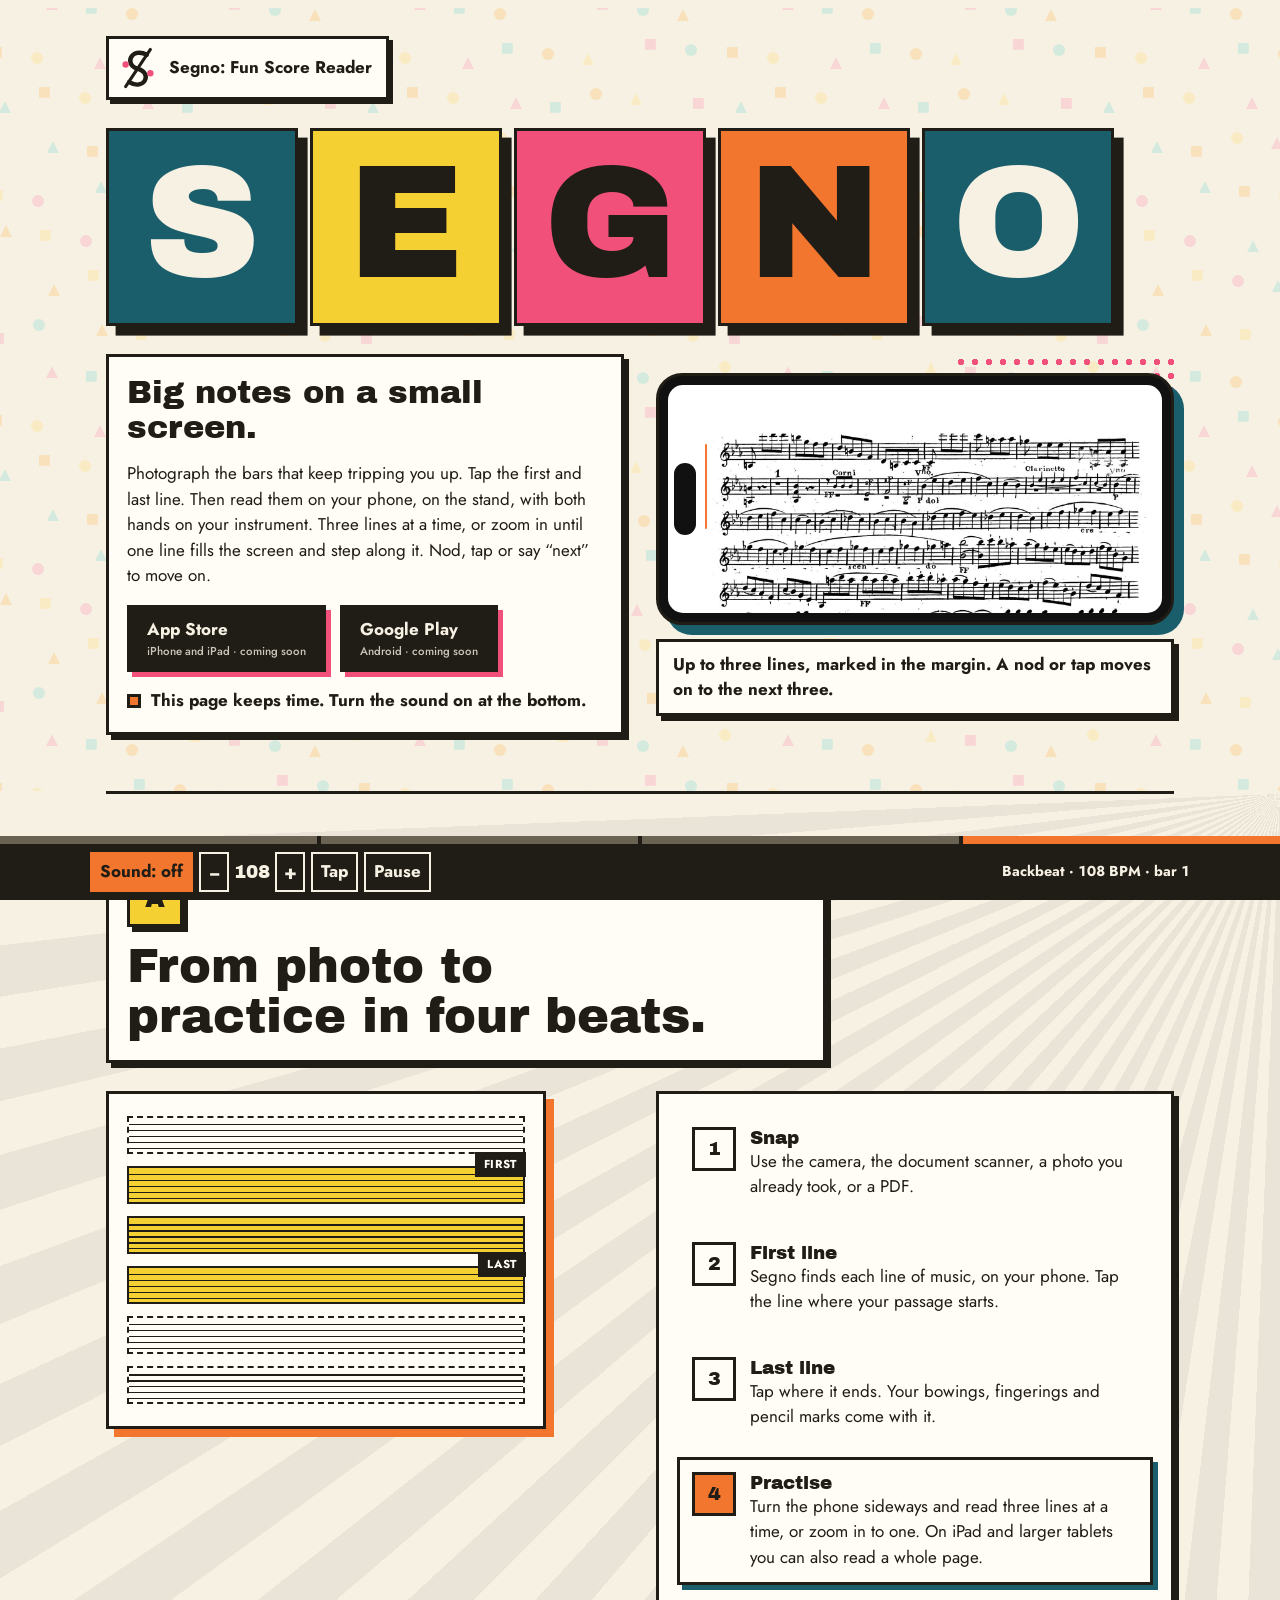
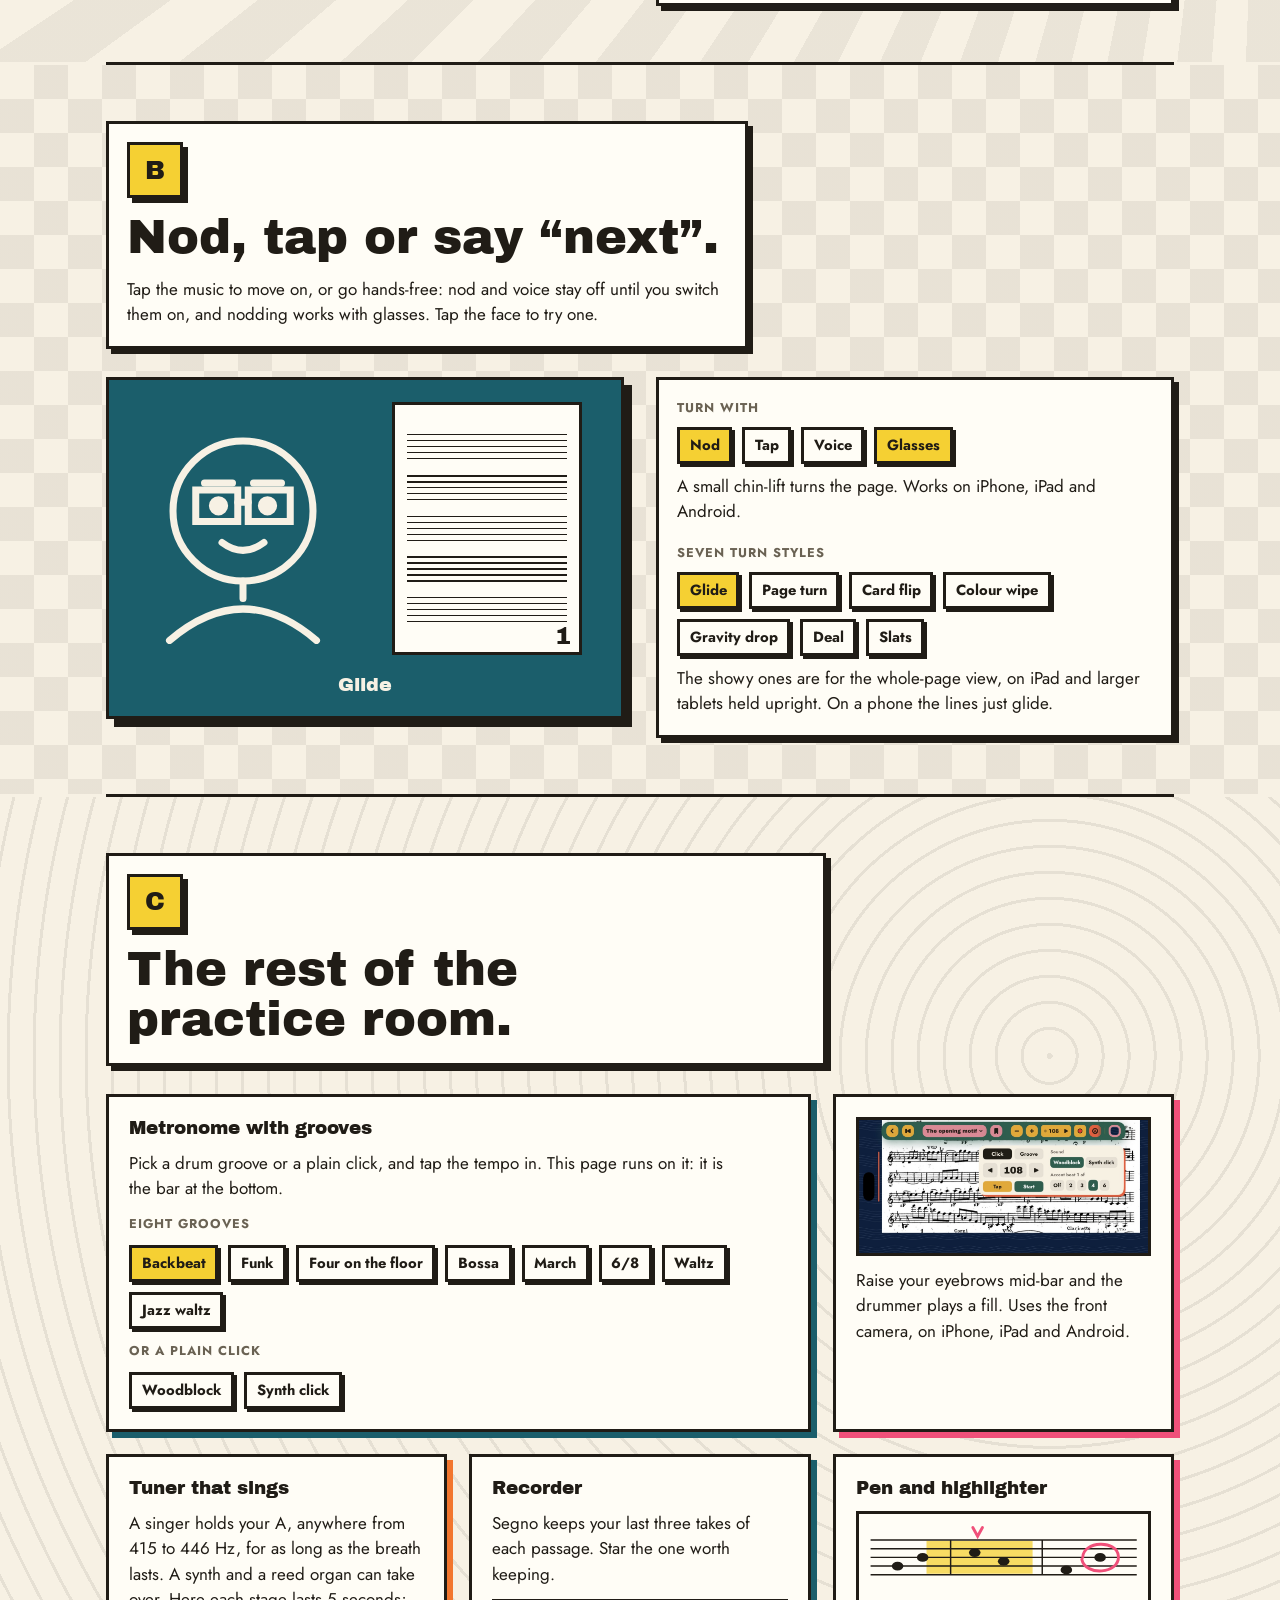
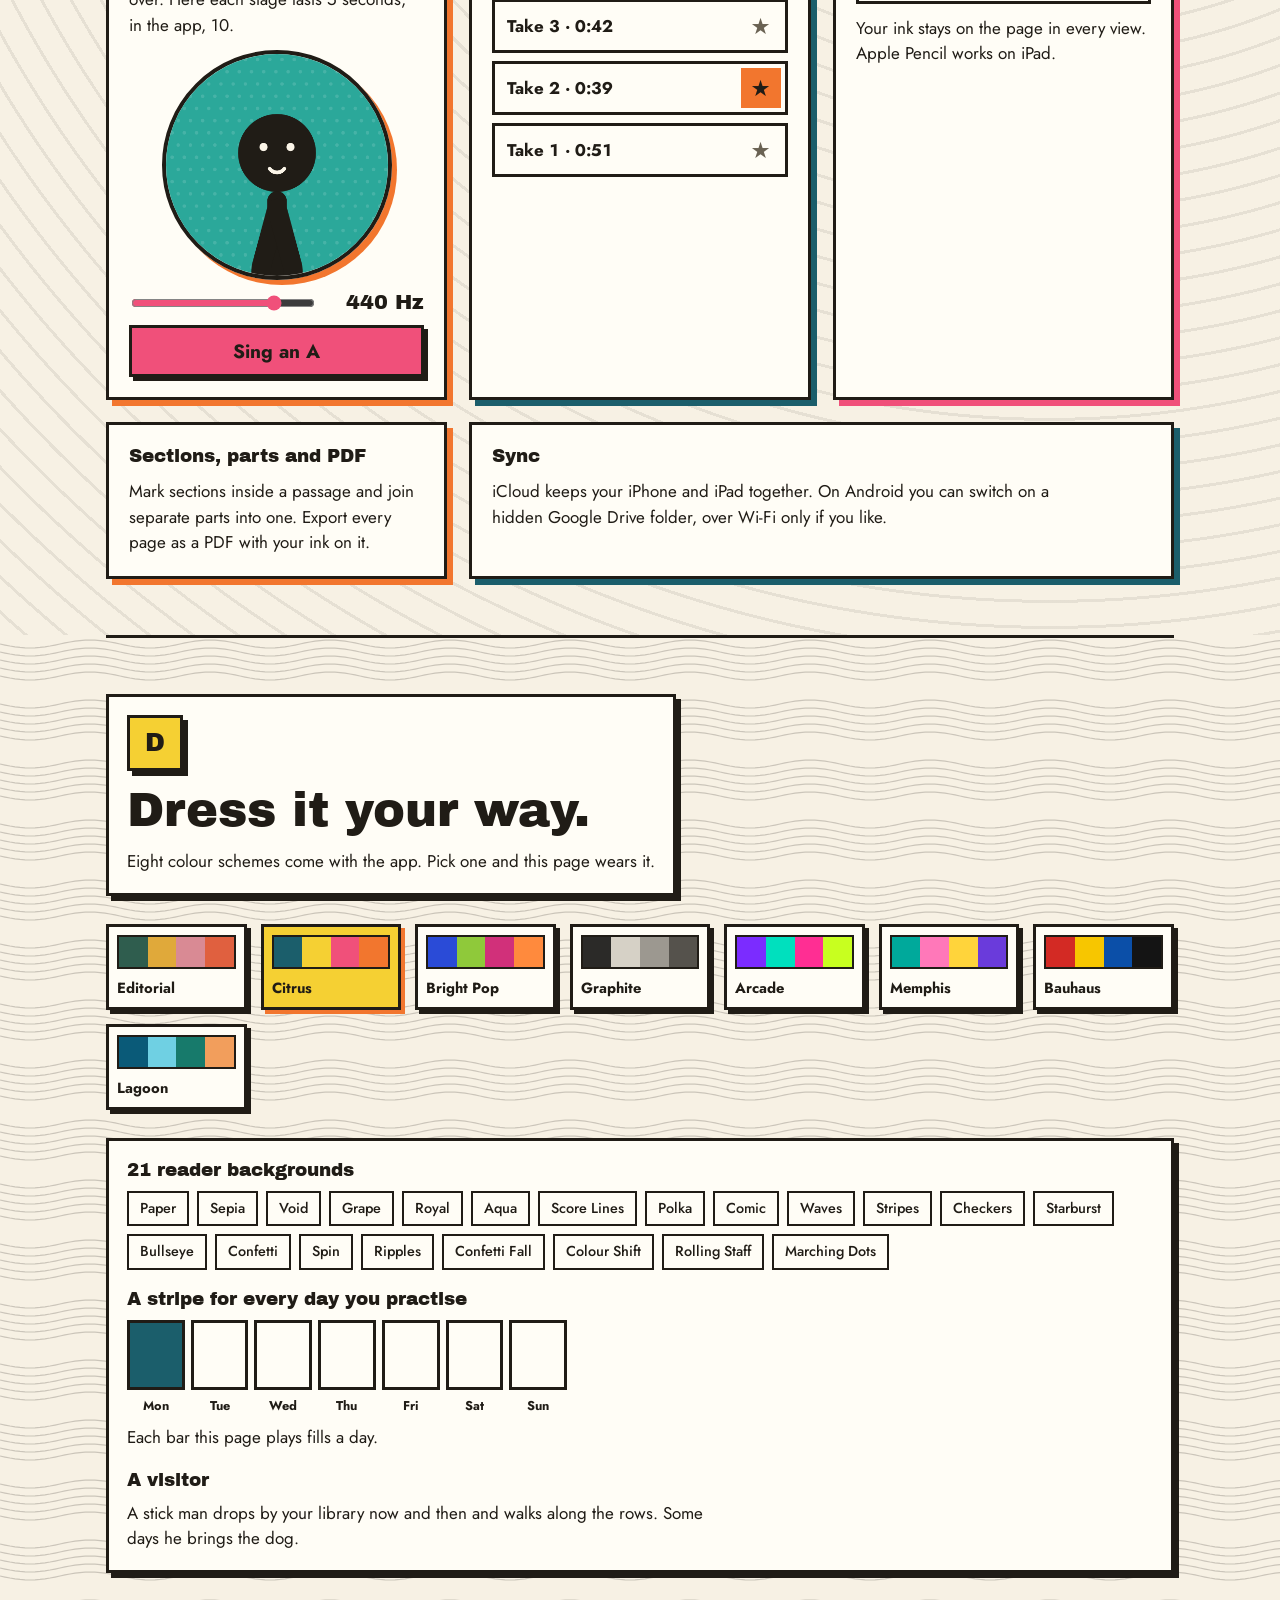
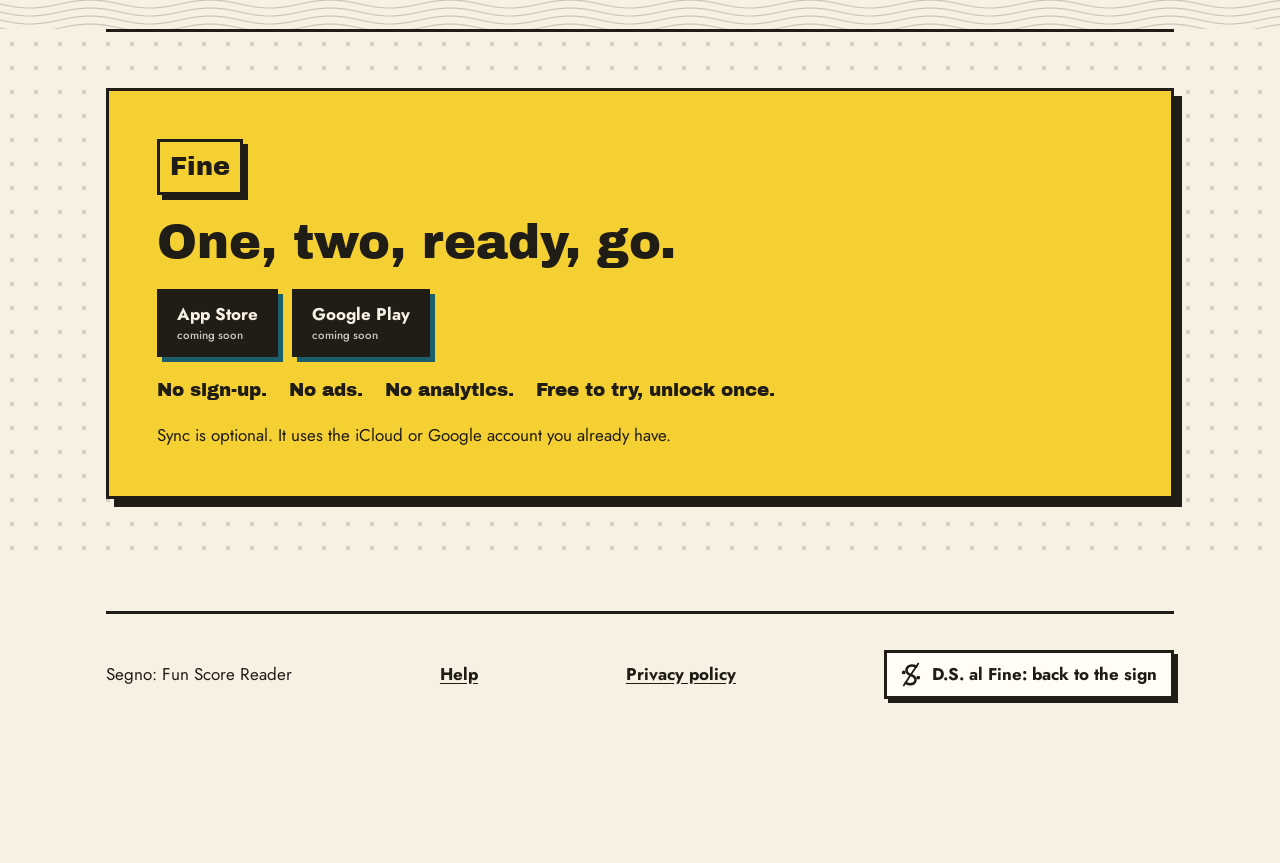
==== commit 39ccbe1a: "Add apps.json; Segno: Free to try, unlock once Co-Authored-By: Claude Opus 5.5 <noreply@anthropic.co" ====
--- a/segno/index.html
+++ b/segno/index.html
@@ -6,6 +6,8 @@
 <title>Segno Keeps Time</title>
 <meta name="description" content="Photograph the bars that keep tripping you up. Tap the first and last line. Then read them on your phone, on the stand, with both hands on your instrument. Nod, tap or say “next” to move on.">
 <link rel="canonical" href="https://tactusworks.com/segno/">
+<link rel="icon" type="image/png" sizes="32x32" href="img/favicon.png">
+<link rel="apple-touch-icon" href="img/apple-touch-icon.png">
 <style>
 @font-face{font-family:"Archivo Black";font-weight:400;font-style:normal;font-display:swap;src:url("fonts/archivo-black.woff2") format("woff2")}
 @font-face{font-family:"Jost";font-weight:400;font-style:normal;font-display:swap;src:url("fonts/jost-400.woff2") format("woff2")}
@@ -379,7 +381,7 @@
       <span class="store">App Store<small>coming soon</small></span>
       <span class="store">Google Play<small>coming soon</small></span>
     </div>
-    <p class="facts"><span>No sign-up.</span><span>No ads.</span><span>No analytics.</span><span>Pay once.</span></p>
+    <p class="facts"><span>No sign-up.</span><span>No ads.</span><span>No analytics.</span><span>Free to try, unlock once.</span></p>
     <p>Sync is optional. It uses the iCloud or Google account you already have.</p>
   </div>
 </section>
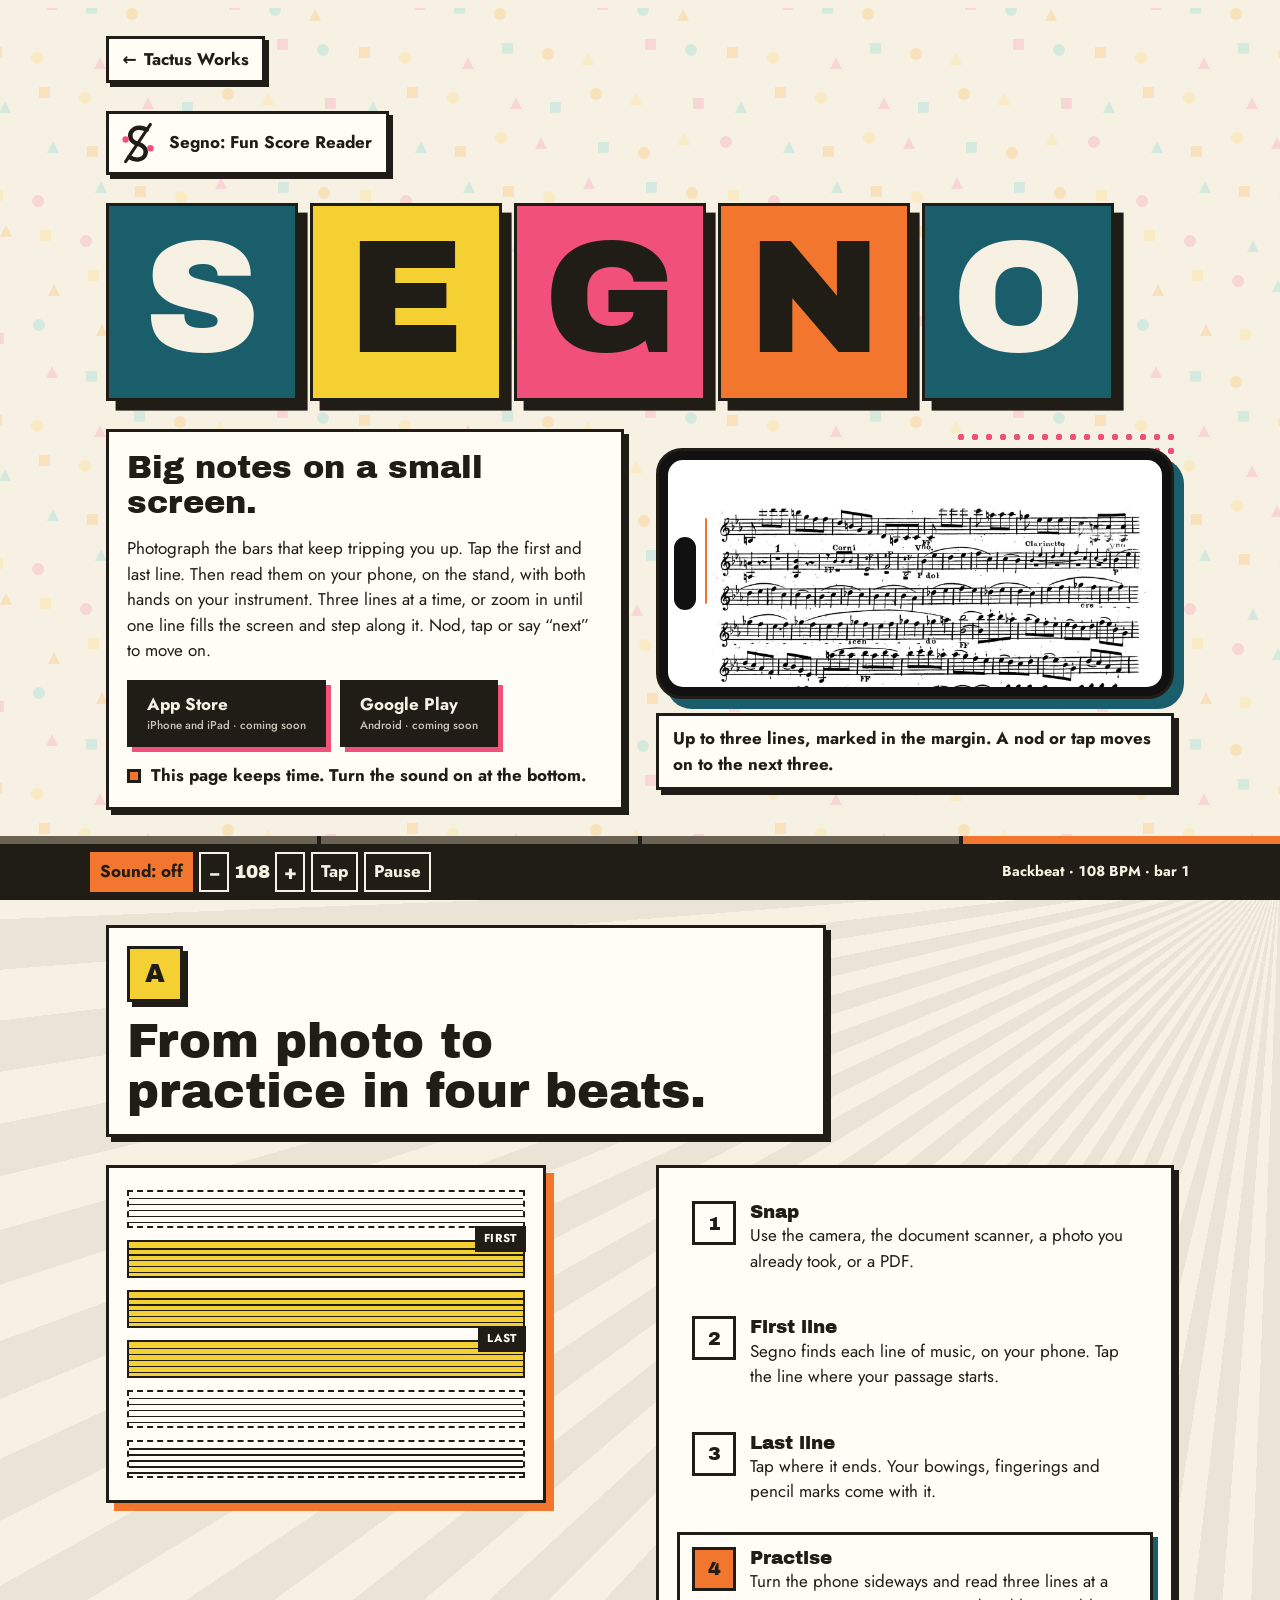
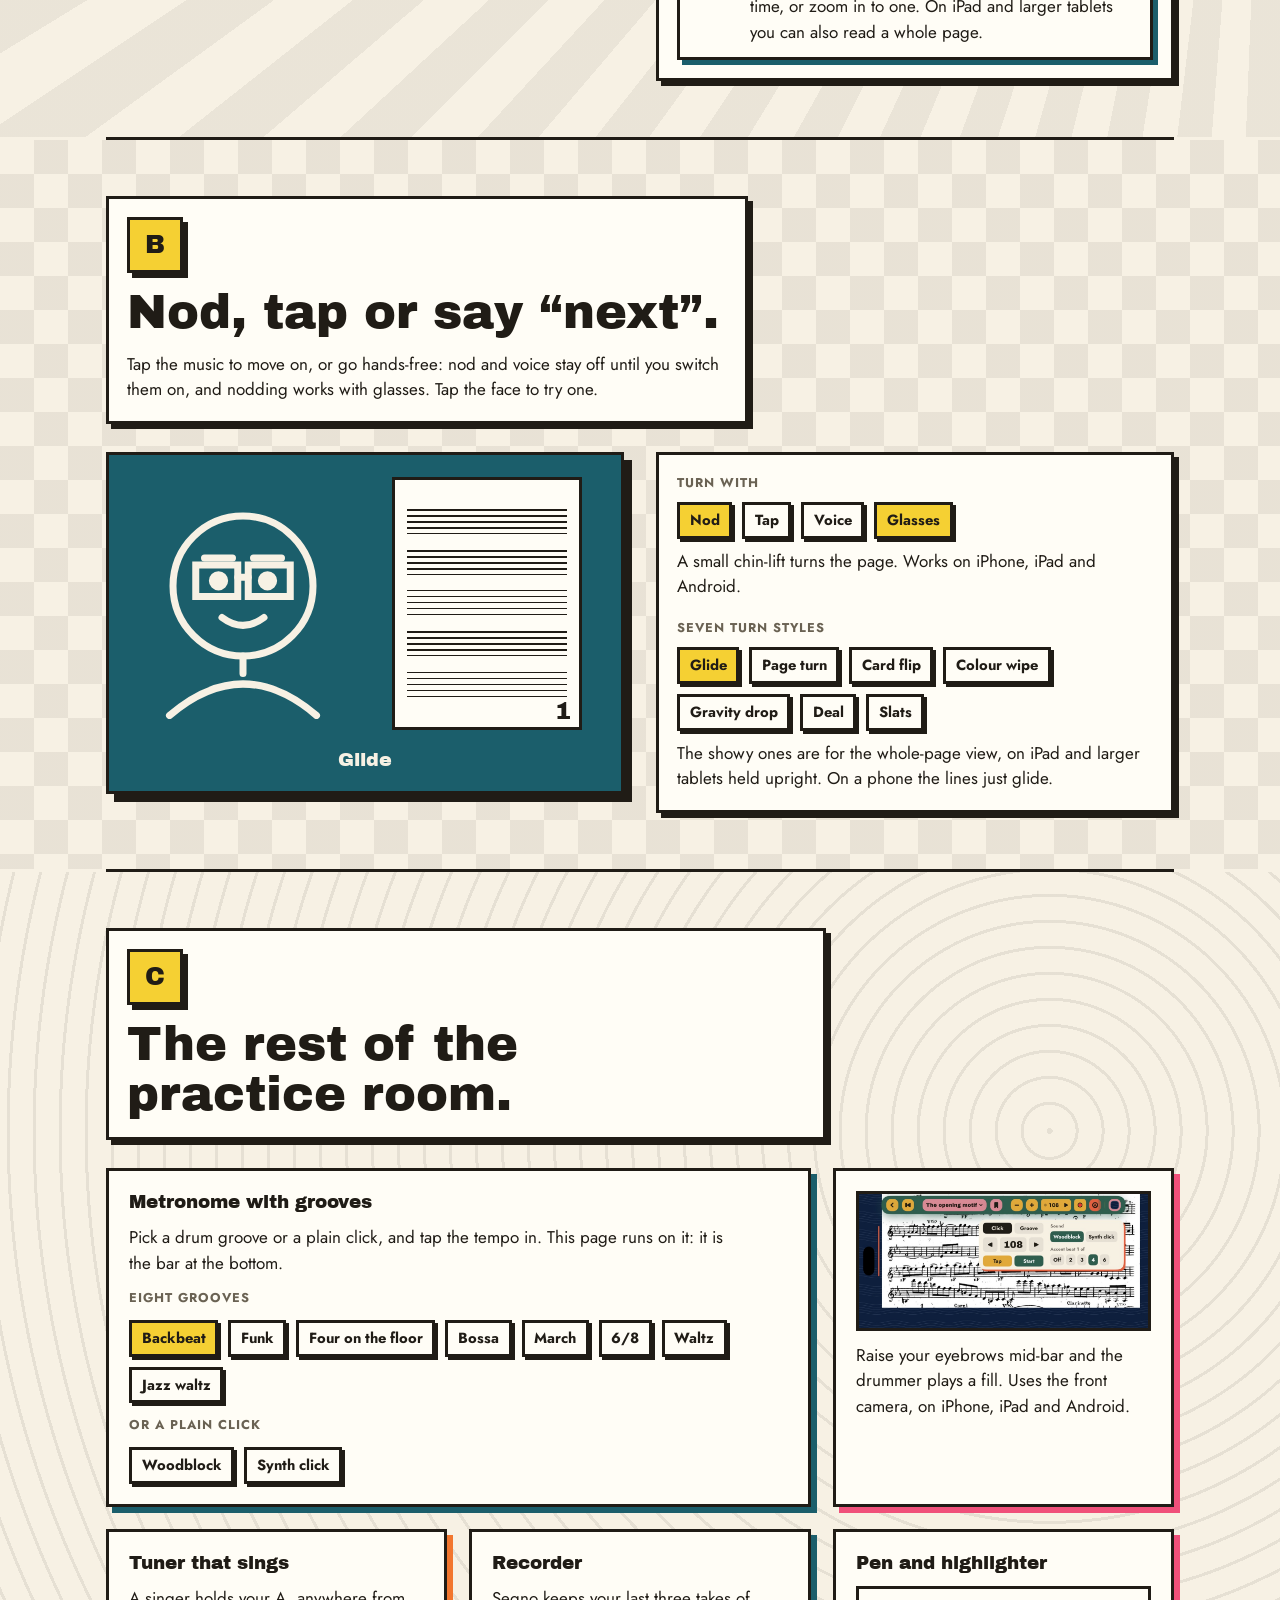
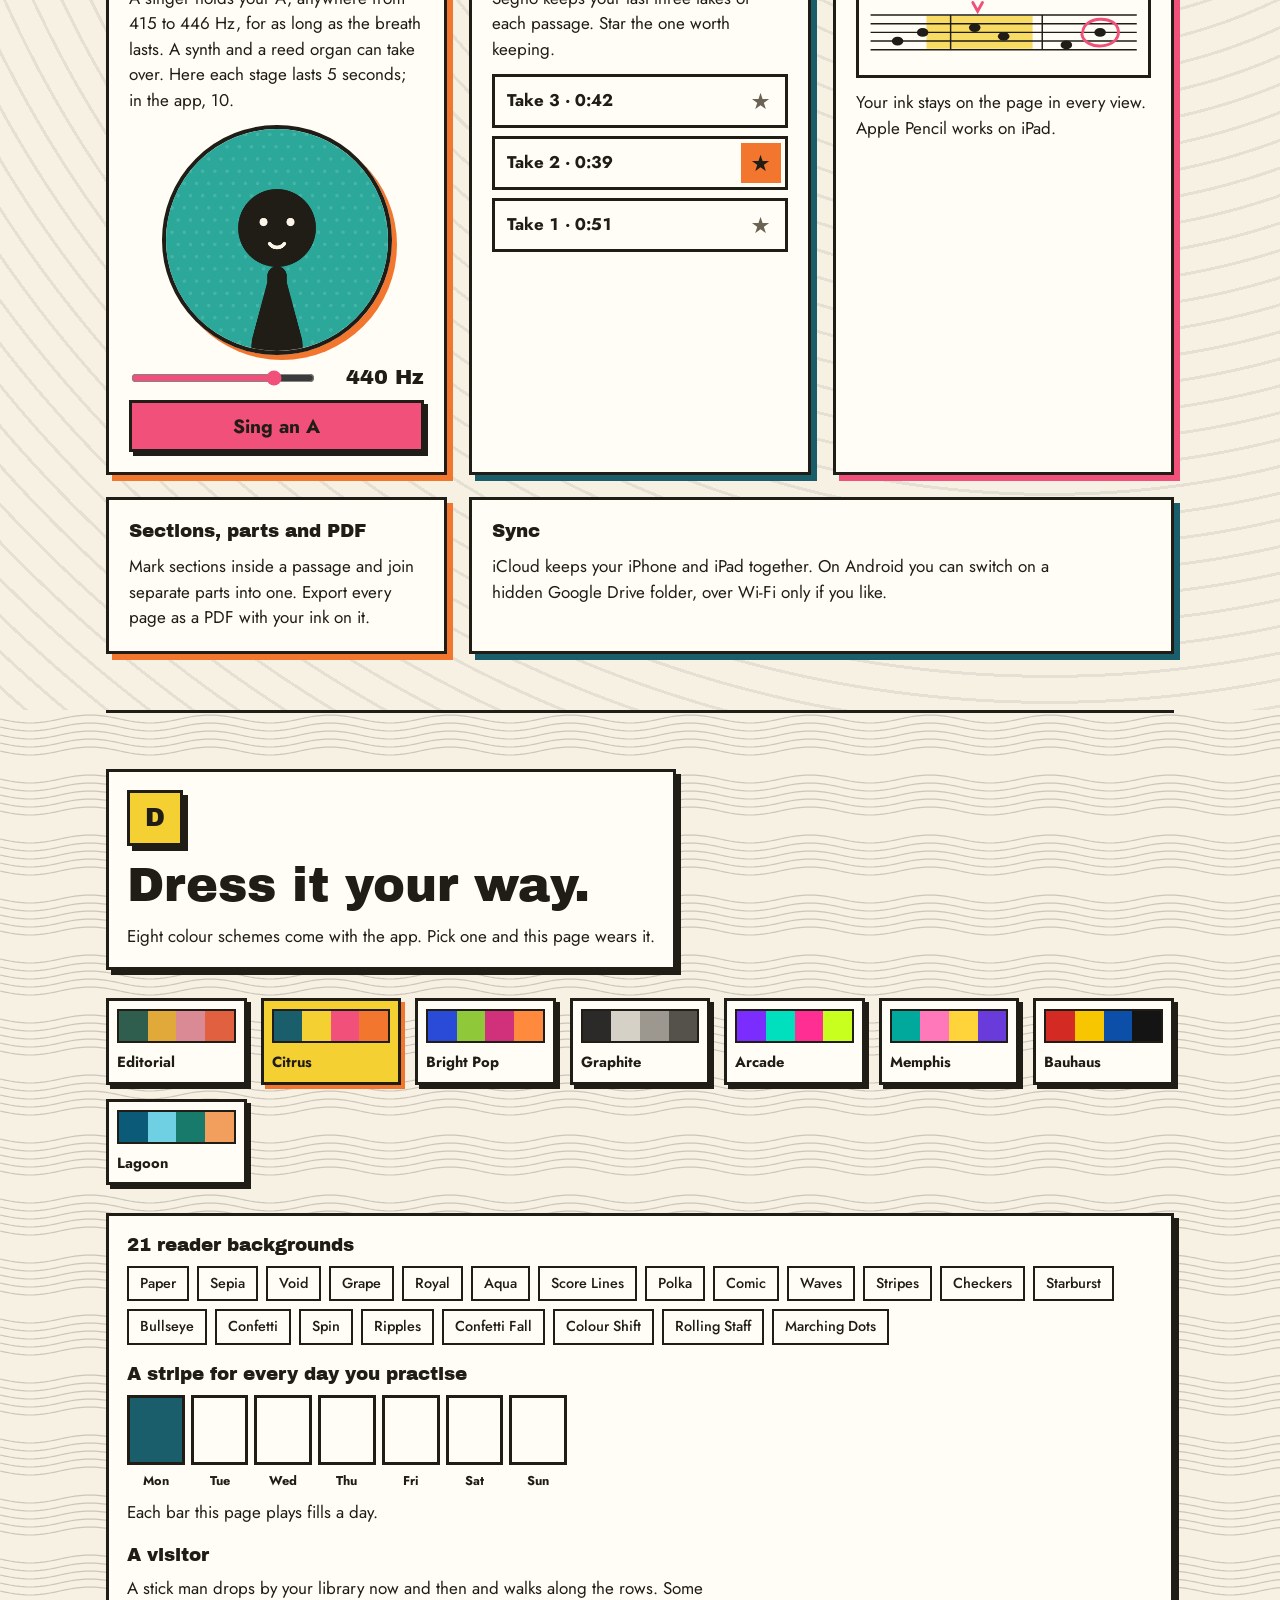
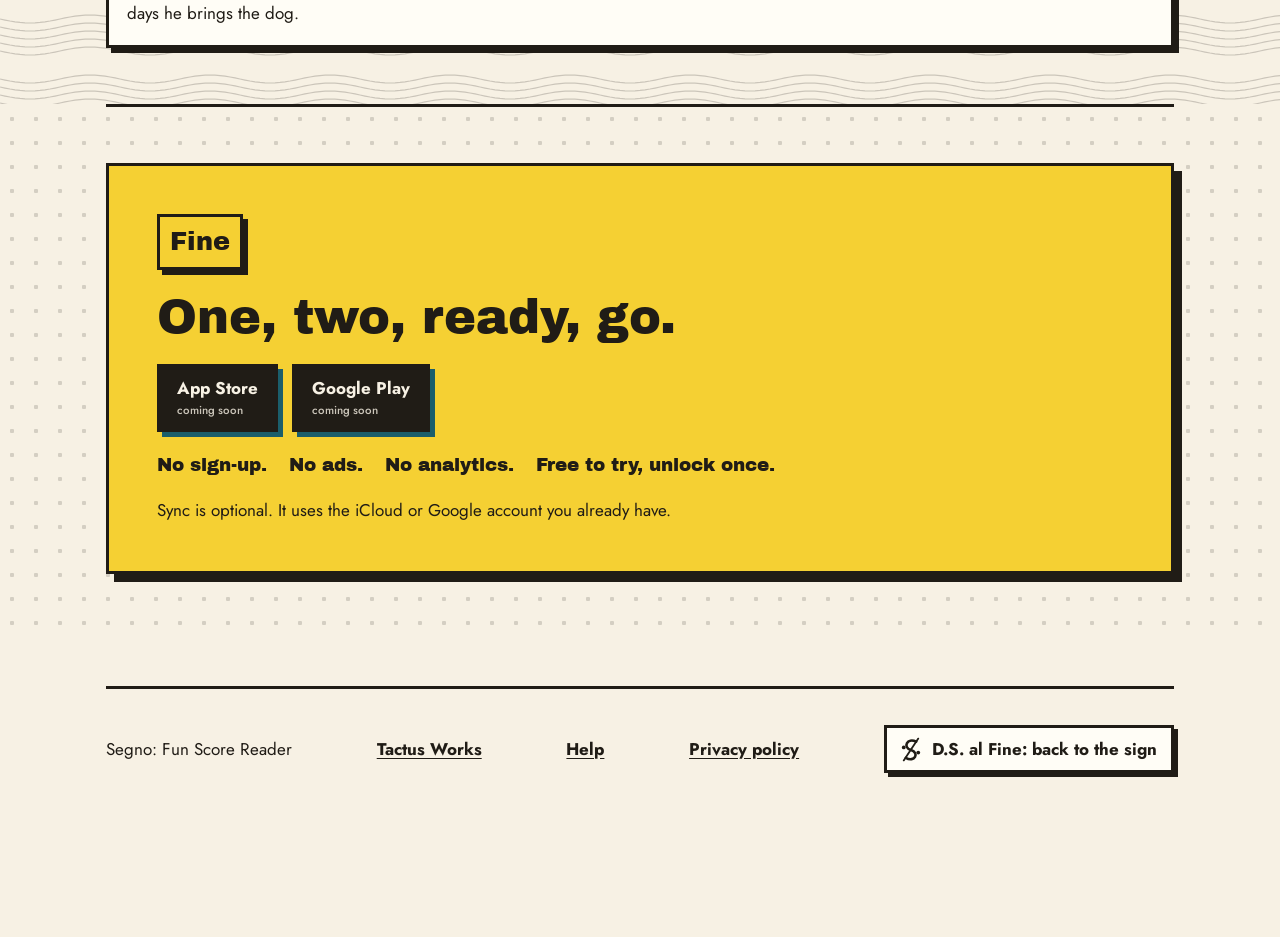
==== commit 3ee8afda: "Link back to Tactus Works from every app page Co-Authored-By: Claude Opus 5.5 <noreply@anthropic.com" ====
--- a/segno/index.html
+++ b/segno/index.html
@@ -141,6 +141,7 @@
 #d.bgp::before{background:color-mix(in srgb,var(--fg) 20%,transparent);-webkit-mask:url("data:image/svg+xml,%3Csvg%20xmlns%3D%22http%3A//www.w3.org/2000/svg%22%20width%3D%22120%22%20height%3D%2260%22%3E%3Cpolyline%20points%3D%220%2C6.00%205%2C7.04%2010%2C8.00%2015%2C8.83%2020%2C9.46%2025%2C9.86%2030%2C10.00%2035%2C9.86%2040%2C9.46%2045%2C8.83%2050%2C8.00%2055%2C7.04%2060%2C6.00%2065%2C4.96%2070%2C4.00%2075%2C3.17%2080%2C2.54%2085%2C2.14%2090%2C2.00%2095%2C2.14%20100%2C2.54%20105%2C3.17%20110%2C4.00%20115%2C4.96%20120%2C6.00%22%20fill%3D%22none%22%20stroke%3D%22%23000%22%20stroke-width%3D%221.2%22/%3E%3Cpolyline%20points%3D%220%2C14.00%205%2C15.04%2010%2C16.00%2015%2C16.83%2020%2C17.46%2025%2C17.86%2030%2C18.00%2035%2C17.86%2040%2C17.46%2045%2C16.83%2050%2C16.00%2055%2C15.04%2060%2C14.00%2065%2C12.96%2070%2C12.00%2075%2C11.17%2080%2C10.54%2085%2C10.14%2090%2C10.00%2095%2C10.14%20100%2C10.54%20105%2C11.17%20110%2C12.00%20115%2C12.96%20120%2C14.00%22%20fill%3D%22none%22%20stroke%3D%22%23000%22%20stroke-width%3D%221.2%22/%3E%3Cpolyline%20points%3D%220%2C22.00%205%2C23.04%2010%2C24.00%2015%2C24.83%2020%2C25.46%2025%2C25.86%2030%2C26.00%2035%2C25.86%2040%2C25.46%2045%2C24.83%2050%2C24.00%2055%2C23.04%2060%2C22.00%2065%2C20.96%2070%2C20.00%2075%2C19.17%2080%2C18.54%2085%2C18.14%2090%2C18.00%2095%2C18.14%20100%2C18.54%20105%2C19.17%20110%2C20.00%20115%2C20.96%20120%2C22.00%22%20fill%3D%22none%22%20stroke%3D%22%23000%22%20stroke-width%3D%221.2%22/%3E%3Cpolyline%20points%3D%220%2C30.00%205%2C31.04%2010%2C32.00%2015%2C32.83%2020%2C33.46%2025%2C33.86%2030%2C34.00%2035%2C33.86%2040%2C33.46%2045%2C32.83%2050%2C32.00%2055%2C31.04%2060%2C30.00%2065%2C28.96%2070%2C28.00%2075%2C27.17%2080%2C26.54%2085%2C26.14%2090%2C26.00%2095%2C26.14%20100%2C26.54%20105%2C27.17%20110%2C28.00%20115%2C28.96%20120%2C30.00%22%20fill%3D%22none%22%20stroke%3D%22%23000%22%20stroke-width%3D%221.2%22/%3E%3Cpolyline%20points%3D%220%2C38.00%205%2C39.04%2010%2C40.00%2015%2C40.83%2020%2C41.46%2025%2C41.86%2030%2C42.00%2035%2C41.86%2040%2C41.46%2045%2C40.83%2050%2C40.00%2055%2C39.04%2060%2C38.00%2065%2C36.96%2070%2C36.00%2075%2C35.17%2080%2C34.54%2085%2C34.14%2090%2C34.00%2095%2C34.14%20100%2C34.54%20105%2C35.17%20110%2C36.00%20115%2C36.96%20120%2C38.00%22%20fill%3D%22none%22%20stroke%3D%22%23000%22%20stroke-width%3D%221.2%22/%3E%3C/svg%3E") 0 0/120px 60px;mask:url("data:image/svg+xml,%3Csvg%20xmlns%3D%22http%3A//www.w3.org/2000/svg%22%20width%3D%22120%22%20height%3D%2260%22%3E%3Cpolyline%20points%3D%220%2C6.00%205%2C7.04%2010%2C8.00%2015%2C8.83%2020%2C9.46%2025%2C9.86%2030%2C10.00%2035%2C9.86%2040%2C9.46%2045%2C8.83%2050%2C8.00%2055%2C7.04%2060%2C6.00%2065%2C4.96%2070%2C4.00%2075%2C3.17%2080%2C2.54%2085%2C2.14%2090%2C2.00%2095%2C2.14%20100%2C2.54%20105%2C3.17%20110%2C4.00%20115%2C4.96%20120%2C6.00%22%20fill%3D%22none%22%20stroke%3D%22%23000%22%20stroke-width%3D%221.2%22/%3E%3Cpolyline%20points%3D%220%2C14.00%205%2C15.04%2010%2C16.00%2015%2C16.83%2020%2C17.46%2025%2C17.86%2030%2C18.00%2035%2C17.86%2040%2C17.46%2045%2C16.83%2050%2C16.00%2055%2C15.04%2060%2C14.00%2065%2C12.96%2070%2C12.00%2075%2C11.17%2080%2C10.54%2085%2C10.14%2090%2C10.00%2095%2C10.14%20100%2C10.54%20105%2C11.17%20110%2C12.00%20115%2C12.96%20120%2C14.00%22%20fill%3D%22none%22%20stroke%3D%22%23000%22%20stroke-width%3D%221.2%22/%3E%3Cpolyline%20points%3D%220%2C22.00%205%2C23.04%2010%2C24.00%2015%2C24.83%2020%2C25.46%2025%2C25.86%2030%2C26.00%2035%2C25.86%2040%2C25.46%2045%2C24.83%2050%2C24.00%2055%2C23.04%2060%2C22.00%2065%2C20.96%2070%2C20.00%2075%2C19.17%2080%2C18.54%2085%2C18.14%2090%2C18.00%2095%2C18.14%20100%2C18.54%20105%2C19.17%20110%2C20.00%20115%2C20.96%20120%2C22.00%22%20fill%3D%22none%22%20stroke%3D%22%23000%22%20stroke-width%3D%221.2%22/%3E%3Cpolyline%20points%3D%220%2C30.00%205%2C31.04%2010%2C32.00%2015%2C32.83%2020%2C33.46%2025%2C33.86%2030%2C34.00%2035%2C33.86%2040%2C33.46%2045%2C32.83%2050%2C32.00%2055%2C31.04%2060%2C30.00%2065%2C28.96%2070%2C28.00%2075%2C27.17%2080%2C26.54%2085%2C26.14%2090%2C26.00%2095%2C26.14%20100%2C26.54%20105%2C27.17%20110%2C28.00%20115%2C28.96%20120%2C30.00%22%20fill%3D%22none%22%20stroke%3D%22%23000%22%20stroke-width%3D%221.2%22/%3E%3Cpolyline%20points%3D%220%2C38.00%205%2C39.04%2010%2C40.00%2015%2C40.83%2020%2C41.46%2025%2C41.86%2030%2C42.00%2035%2C41.86%2040%2C41.46%2045%2C40.83%2050%2C40.00%2055%2C39.04%2060%2C38.00%2065%2C36.96%2070%2C36.00%2075%2C35.17%2080%2C34.54%2085%2C34.14%2090%2C34.00%2095%2C34.14%20100%2C34.54%20105%2C35.17%20110%2C36.00%20115%2C36.96%20120%2C38.00%22%20fill%3D%22none%22%20stroke%3D%22%23000%22%20stroke-width%3D%221.2%22/%3E%3C/svg%3E") 0 0/120px 60px}
 /* Fine = Polka: 4 px dots every 24 px */
 #fine.bgp::before{background:radial-gradient(circle,color-mix(in srgb,var(--fg) 16%,transparent) 2px,transparent 2.5px) 0 0/24px 24px}
+.hero .home{justify-self:start;display:inline-flex;align-items:center;gap:.4em;min-height:44px;text-decoration:none;color:inherit}
 .hero .top{justify-self:start;background:var(--card);border:3px solid var(--line);box-shadow:4px 4px 0 var(--line);padding:6px 14px 6px 10px}
 .rdcap.panel{padding:10px 14px}
 .panel{background:var(--card);border:3px solid var(--line);box-shadow:5px 5px 0 var(--line);padding:18px}
@@ -233,6 +234,7 @@
 
 <div class="wrap">
 <header class="hero bgp" id="top">
+  <a class="btn home" href="../"><span aria-hidden="true">&larr;</span> Tactus Works</a>
   <div class="top">
     <svg class="sign" viewBox="0 0 42 52" aria-hidden="true"><path d="M31 11C14 2 4 22 21 27s7 25-10 15" fill="none" stroke="var(--fg)" stroke-width="5" stroke-linecap="round"/><path d="M35 5 7 47" stroke="var(--fg)" stroke-width="3.5" stroke-linecap="round"/><circle cx="7" cy="22" r="3.6" fill="var(--t)"/><circle cx="35" cy="32" r="3.6" fill="var(--t)"/></svg>
     <span>Segno: Fun Score Reader</span>
@@ -388,6 +390,7 @@
 
 <footer>
   <span>Segno: Fun Score Reader</span>
+  <a class="legal" href="../">Tactus Works</a>
   <a class="legal" href="manual/">Help</a>
   <a class="legal" href="privacy/">Privacy policy</a>
   <button class="btn ds" id="ds"><svg viewBox="0 0 42 52" aria-hidden="true"><path d="M31 11C14 2 4 22 21 27s7 25-10 15" fill="none" stroke="currentColor" stroke-width="5" stroke-linecap="round"/><path d="M35 5 7 47" stroke="currentColor" stroke-width="3.5" stroke-linecap="round"/><circle cx="7" cy="22" r="3.6" fill="currentColor"/><circle cx="35" cy="32" r="3.6" fill="currentColor"/></svg>D.S. al Fine: back to the sign</button>
@@ -1512,5 +1515,6 @@
 if(!rmq.matches)arm();
 })();
 </script>
+<!-- Cloudflare Web Analytics --><script type='module' src='https://static.cloudflareinsights.com/beacon.min.js' data-cf-beacon='{"token": "8805b5622d8545b987d8adc947eb6213"}'></script><!-- End Cloudflare Web Analytics -->
 </body>
 </html>
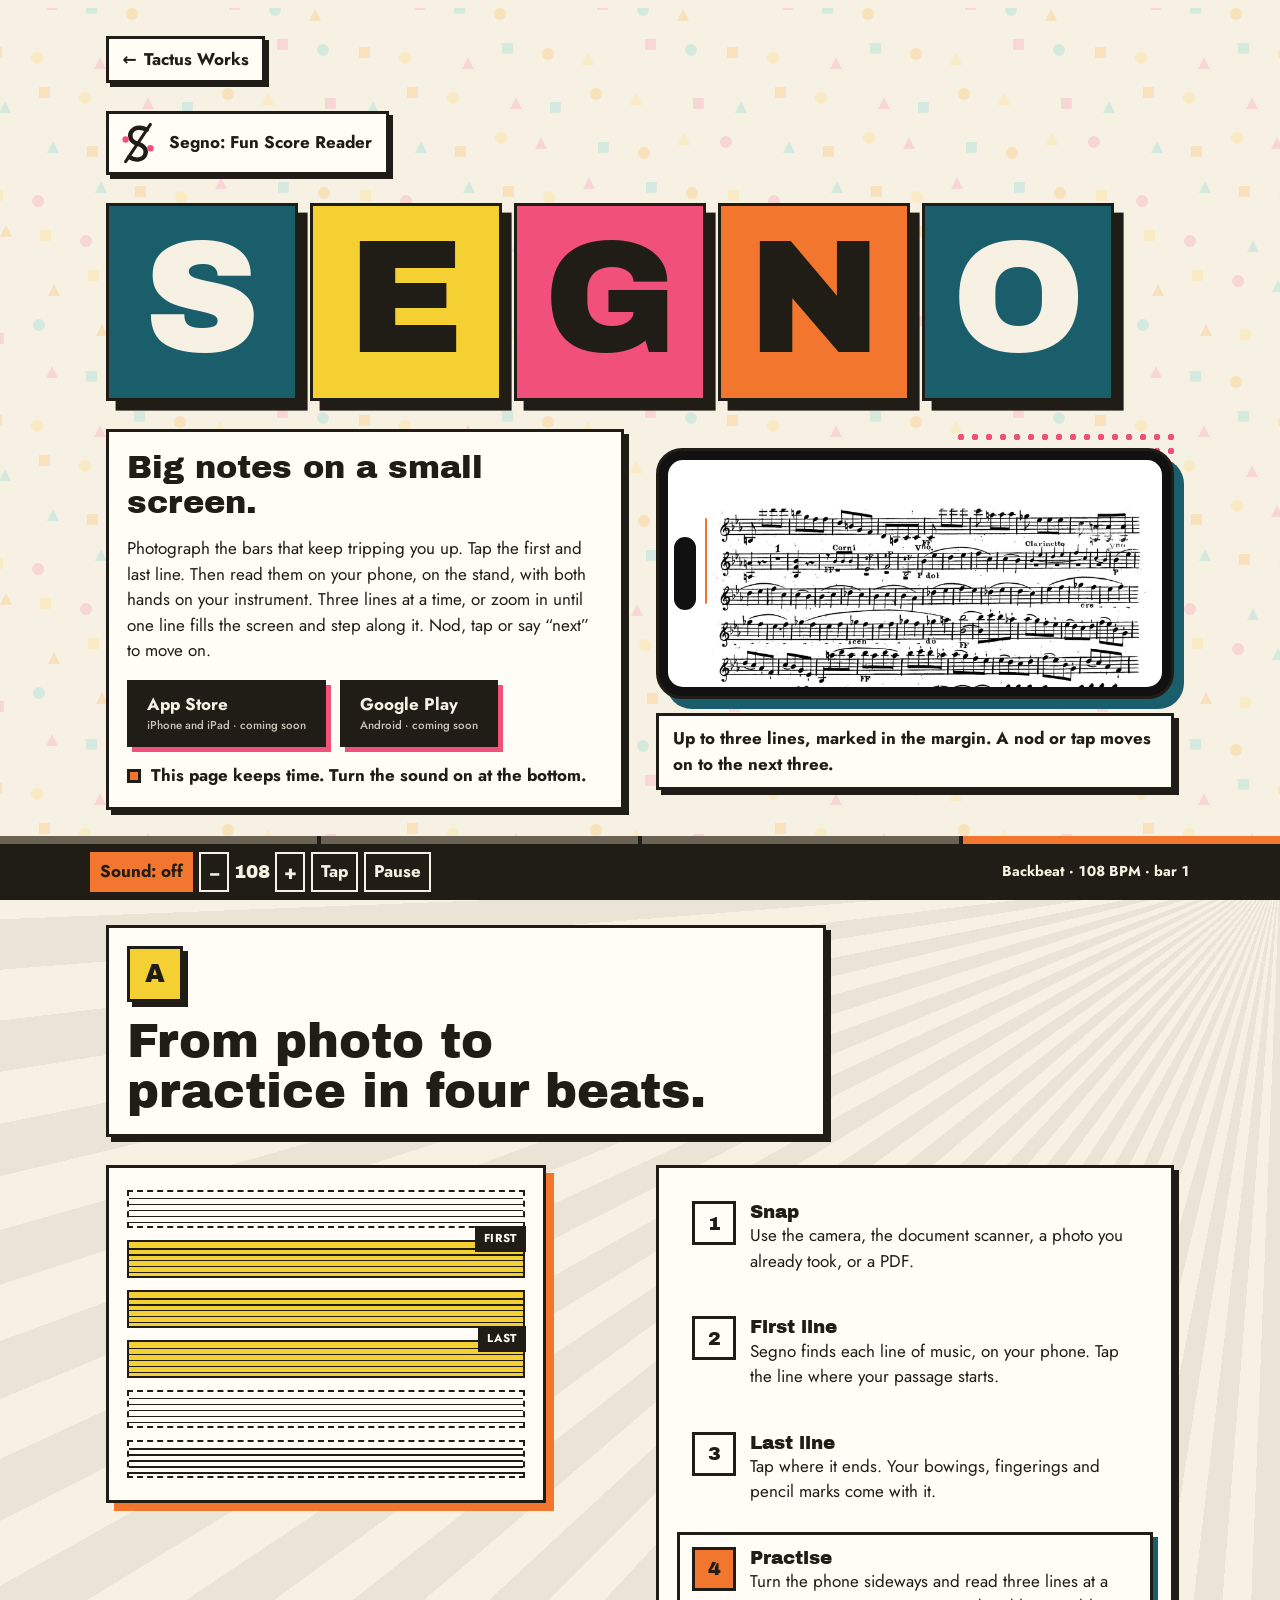
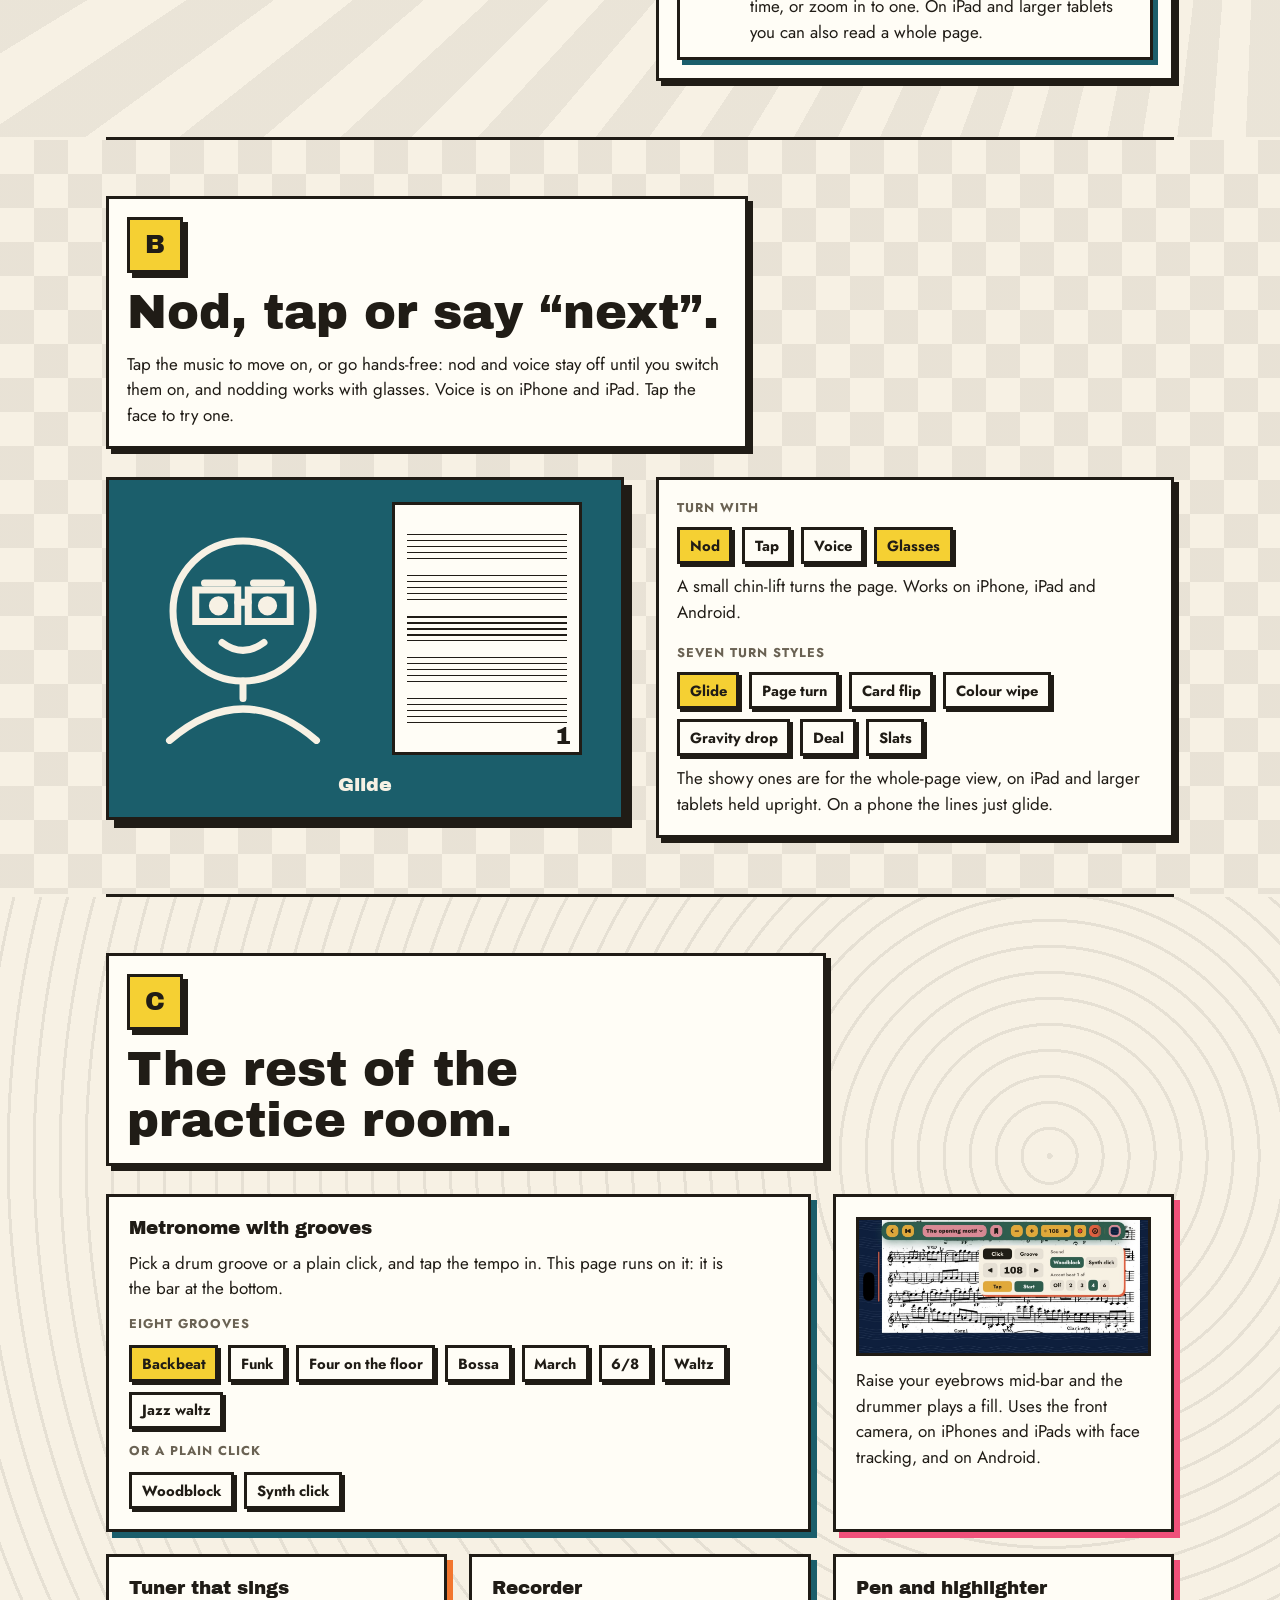
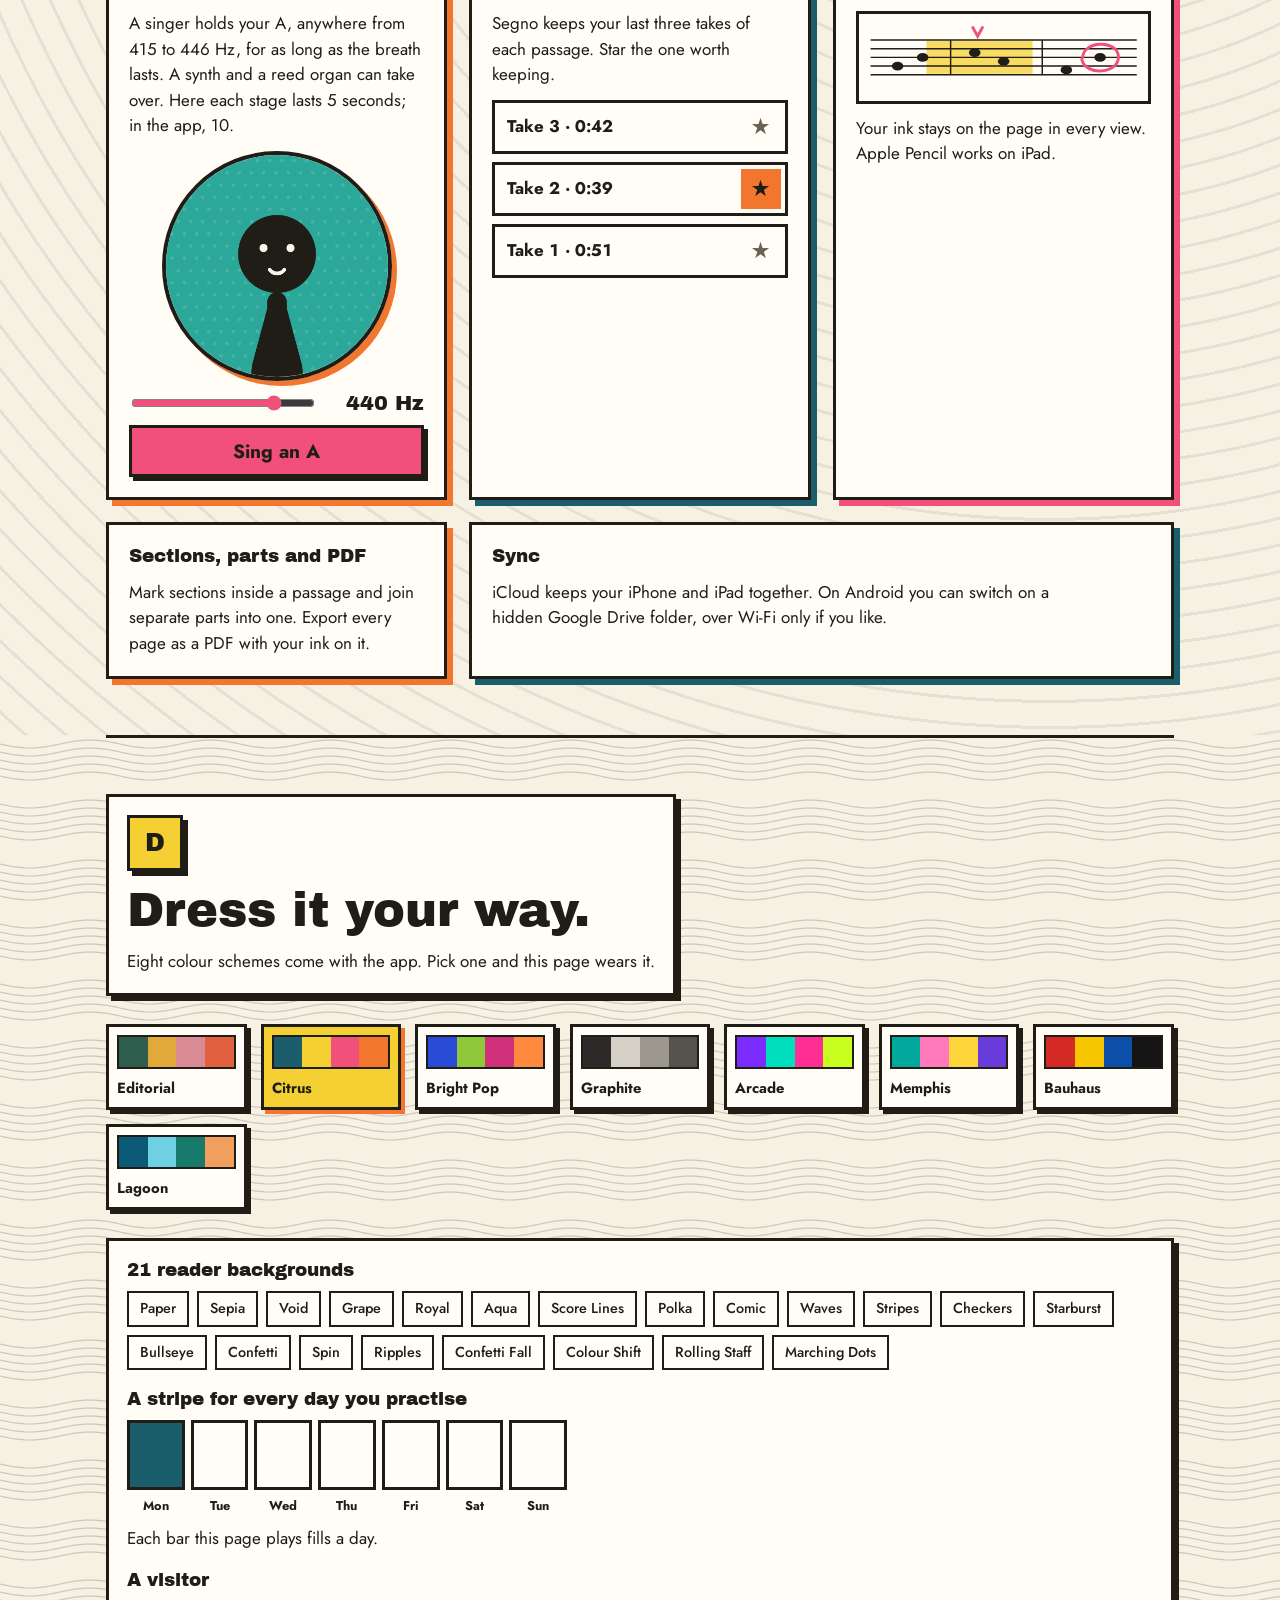
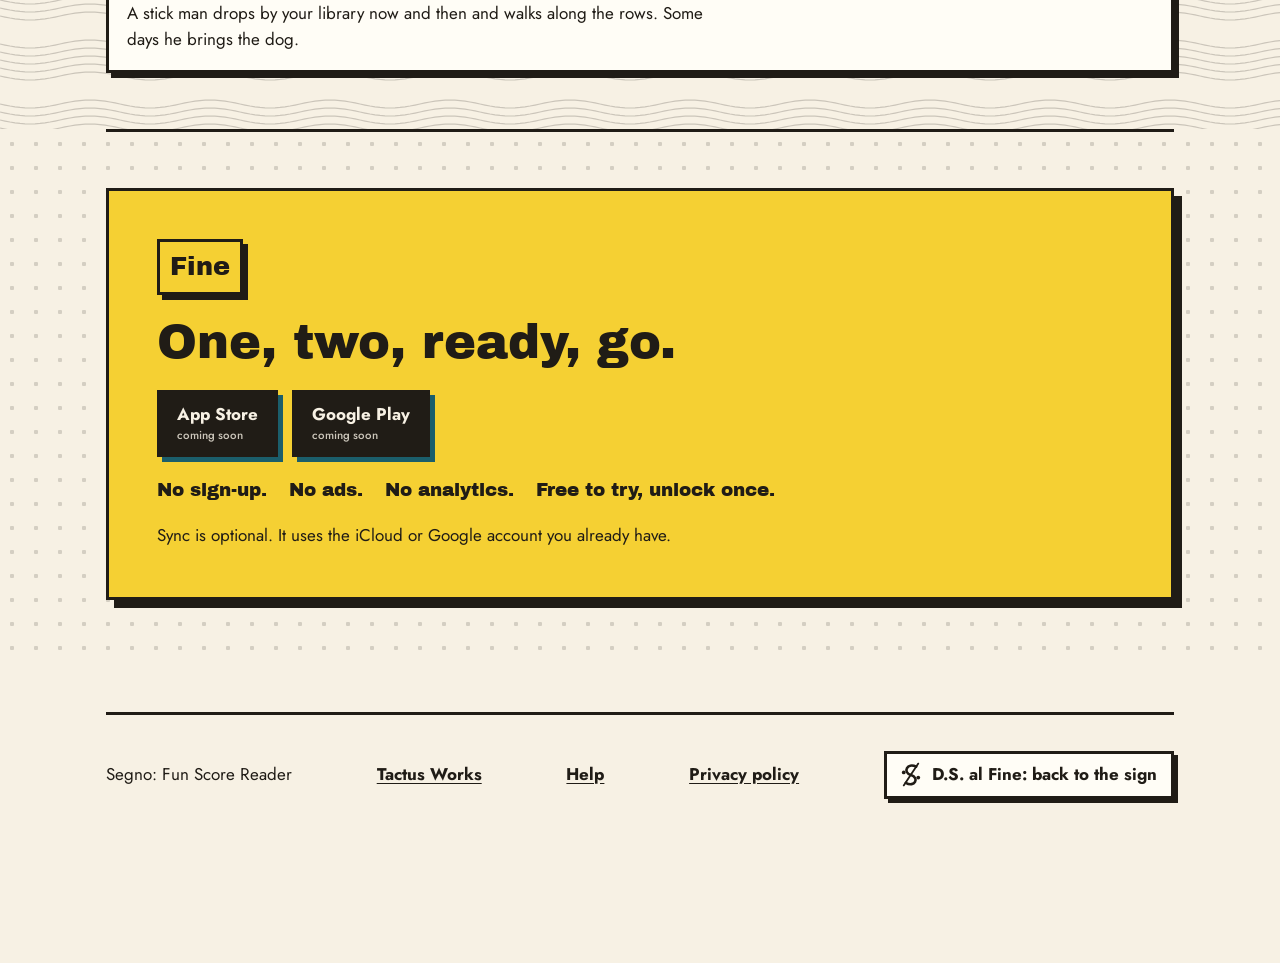
==== commit 58996702: "TempoStep hero screen recording; app page corrections (TempoStep 2.0 and iPad, Tactus manual, Segno," ====
--- a/segno/index.html
+++ b/segno/index.html
@@ -276,7 +276,7 @@
 
 <section id="b" class="bgp">
   <div class="head panel"><div class="mark tick">B</div><h2>Nod, tap or say “next”.</h2>
-  <p>Tap the music to move on, or go hands-free: nod and voice stay off until you switch them on, and nodding works with glasses. Tap the face to try one.</p></div>
+  <p>Tap the music to move on, or go hands-free: nod and voice stay off until you switch them on, and nodding works with glasses. Voice is on iPhone and iPad. Tap the face to try one.</p></div>
   <div class="two">
     <div class="stage">
       <button class="who" id="who" aria-label="Turn the page">
@@ -319,7 +319,7 @@
     </div>
     <div class="tool blk">
       <img src="img/ios-04-metronome.jpg" width="1100" height="506" alt="The metronome open over a page of music, set to 108 beats a minute">
-      <p>Raise your eyebrows mid-bar and the drummer plays a fill. Uses the front camera, on iPhone, iPad and Android.</p>
+      <p>Raise your eyebrows mid-bar and the drummer plays a fill. Uses the front camera, on iPhones and iPads with face tracking, and on Android.</p>
     </div>
     <div class="tool blk">
       <h3>Tuner that sings</h3>
